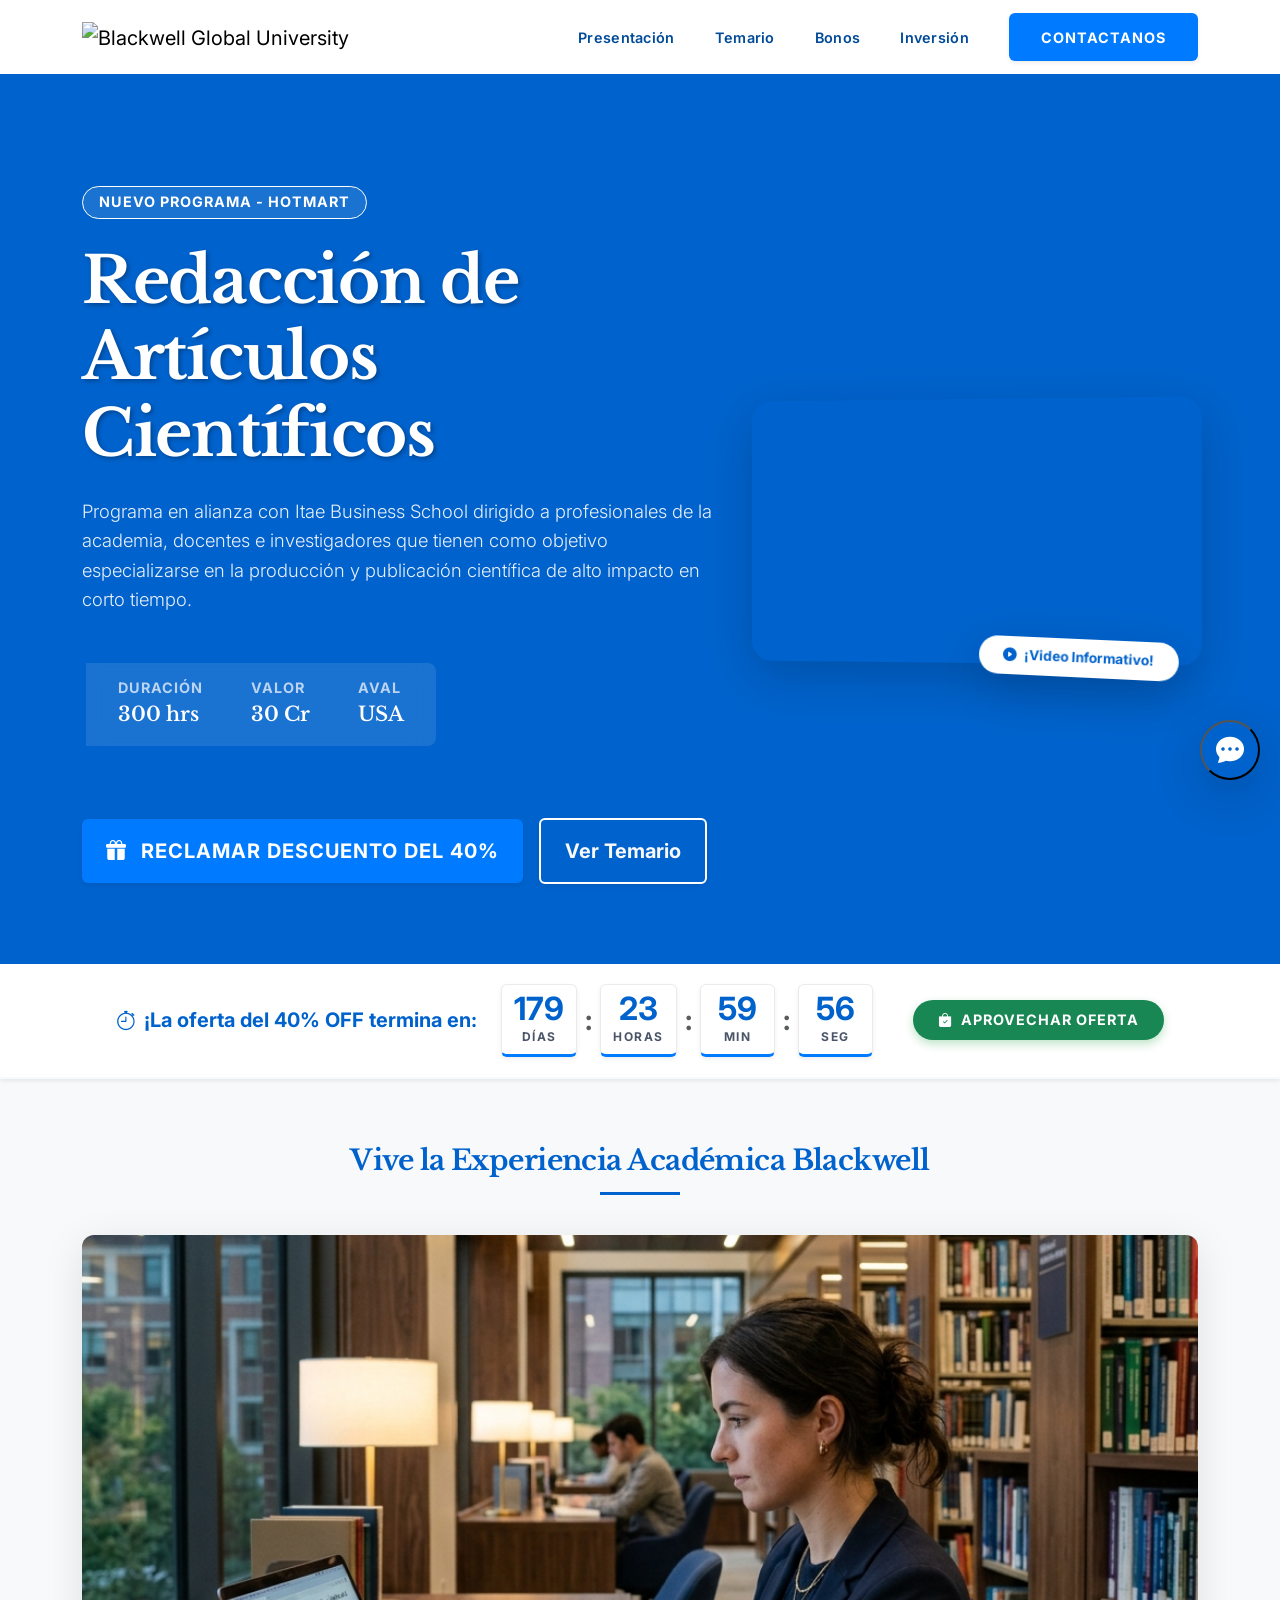
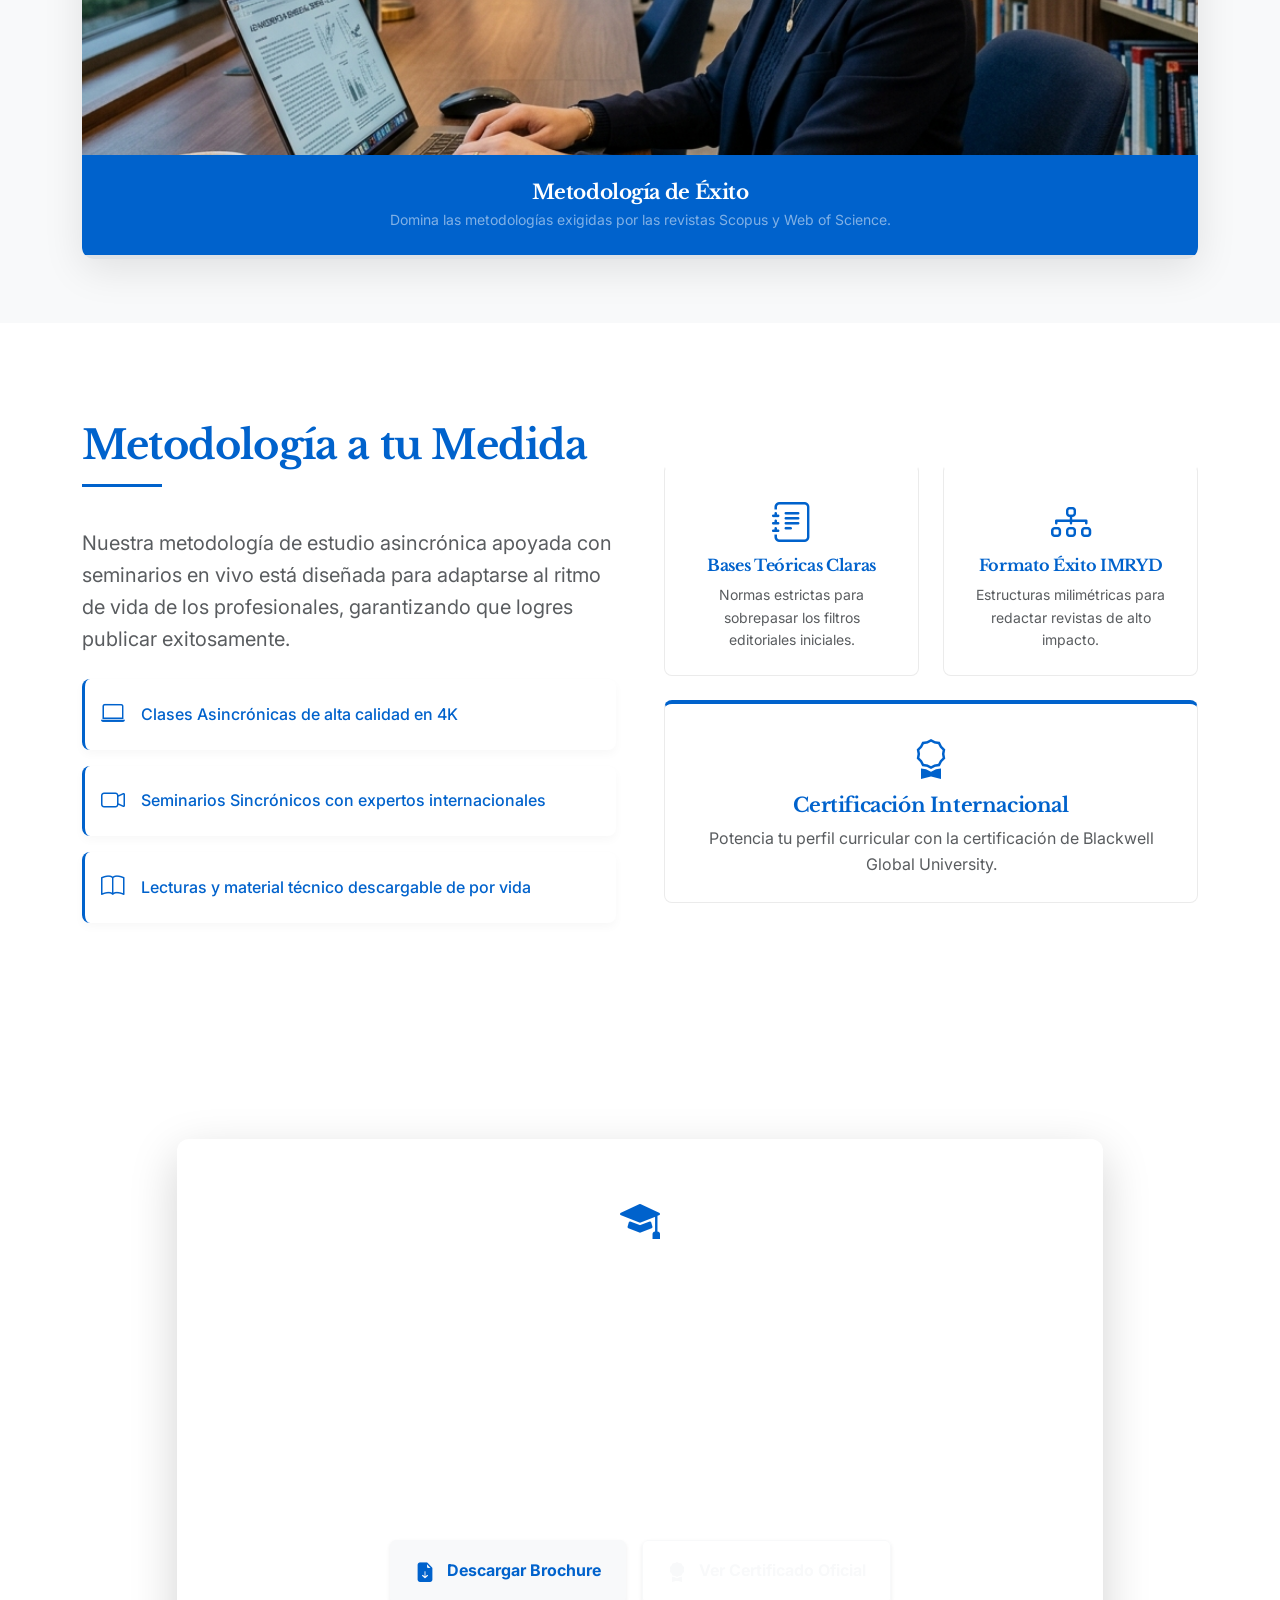
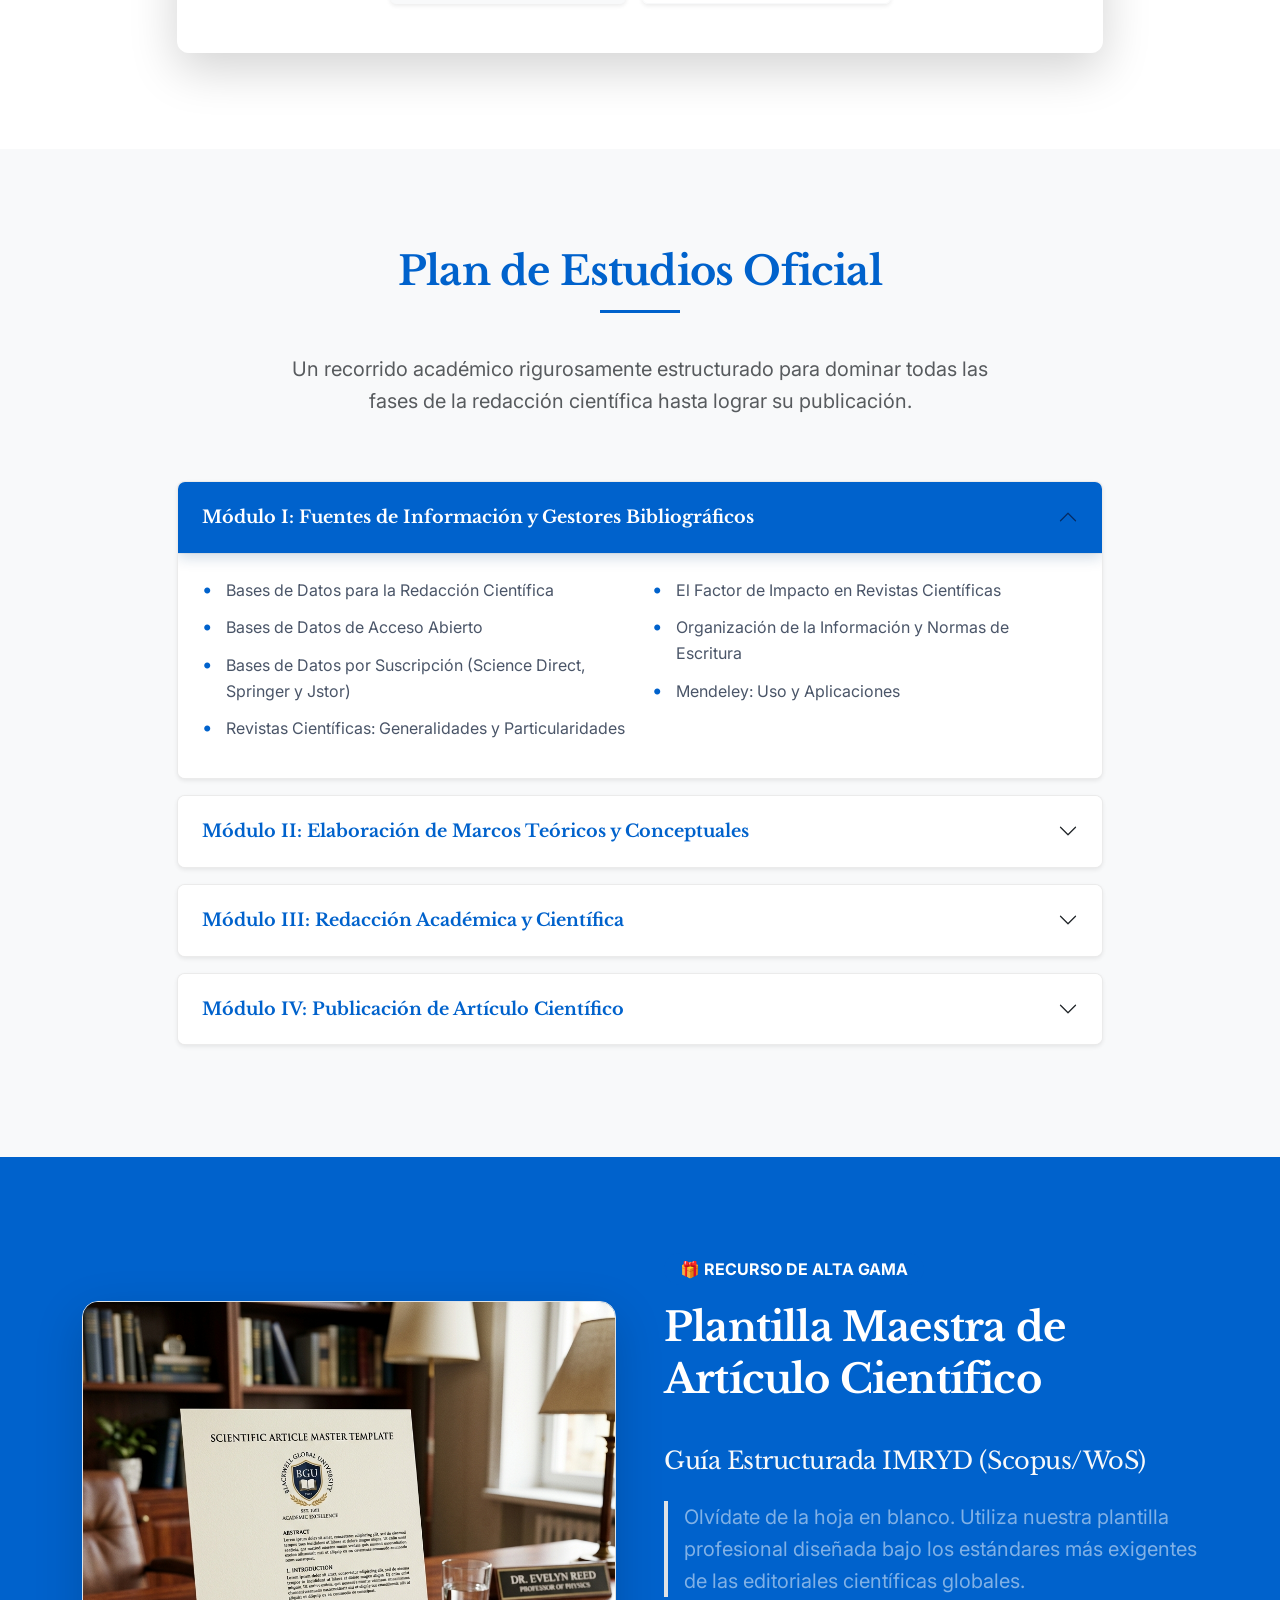
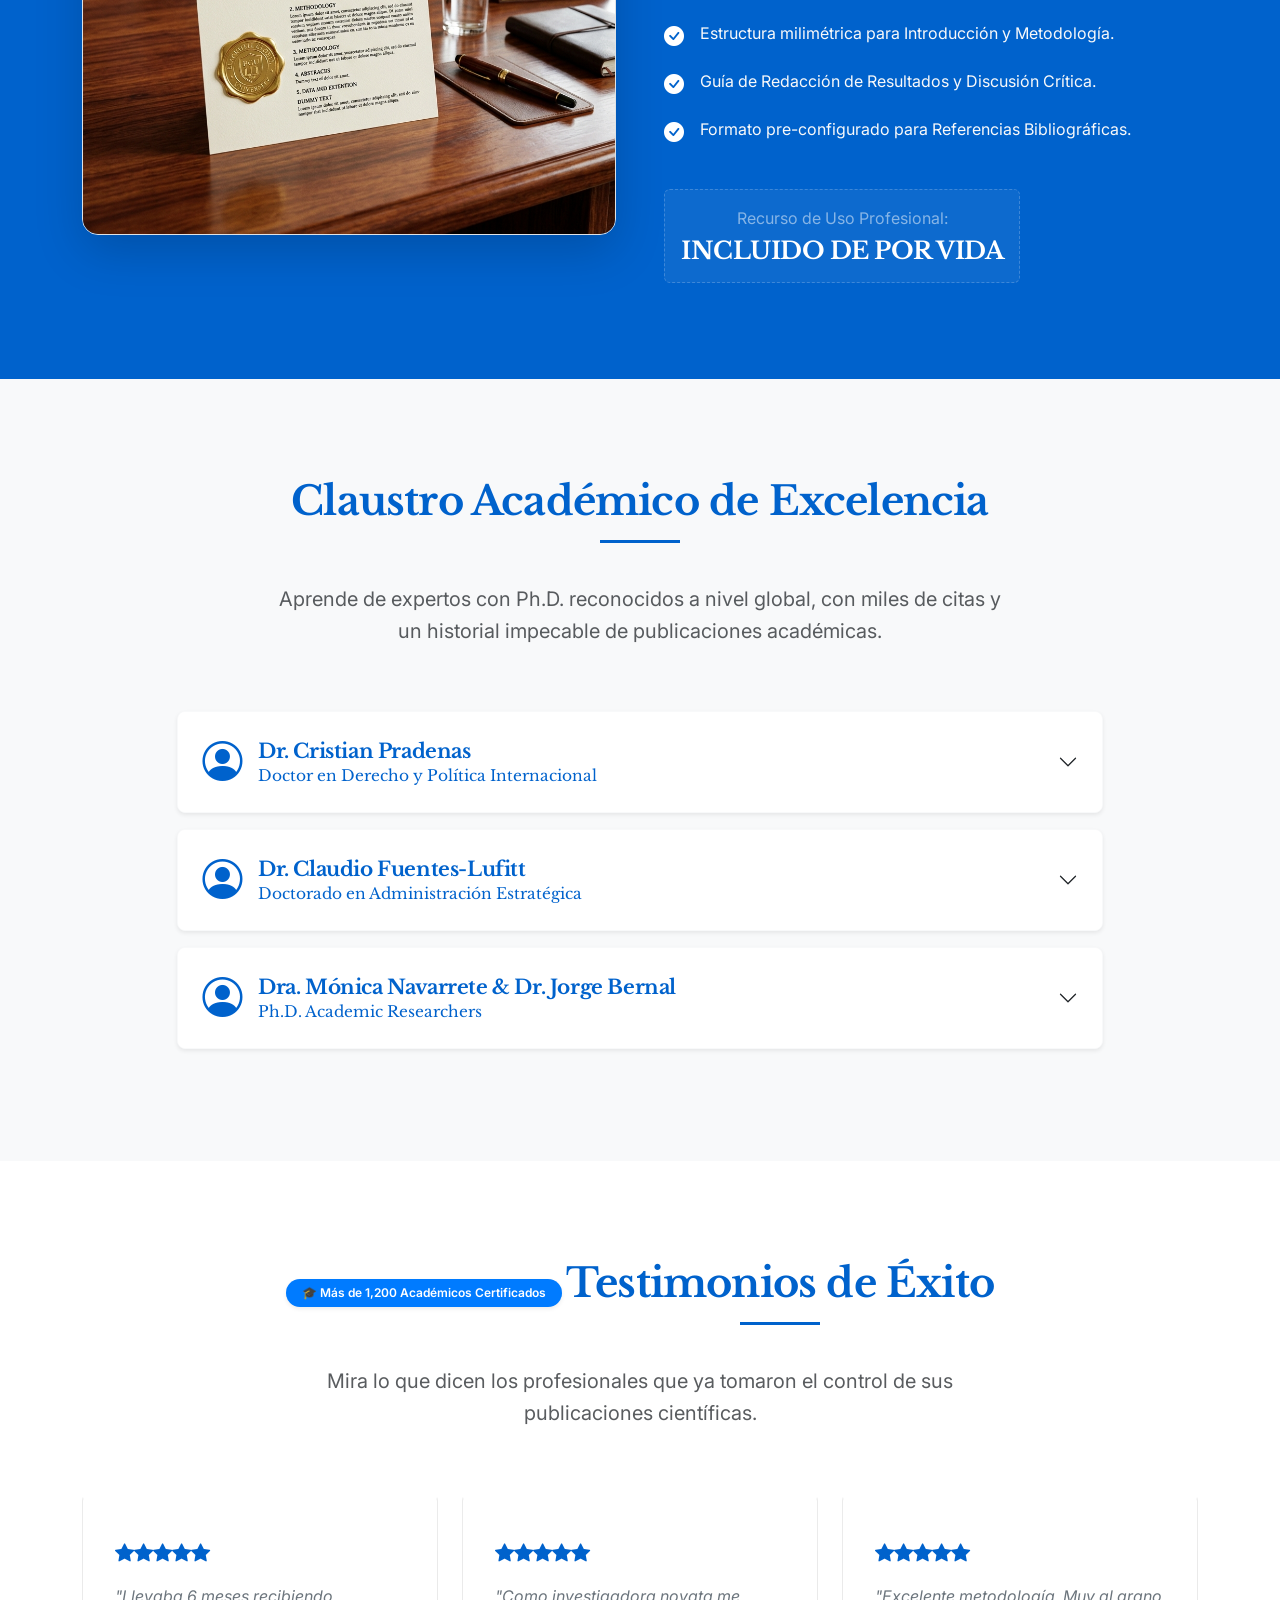
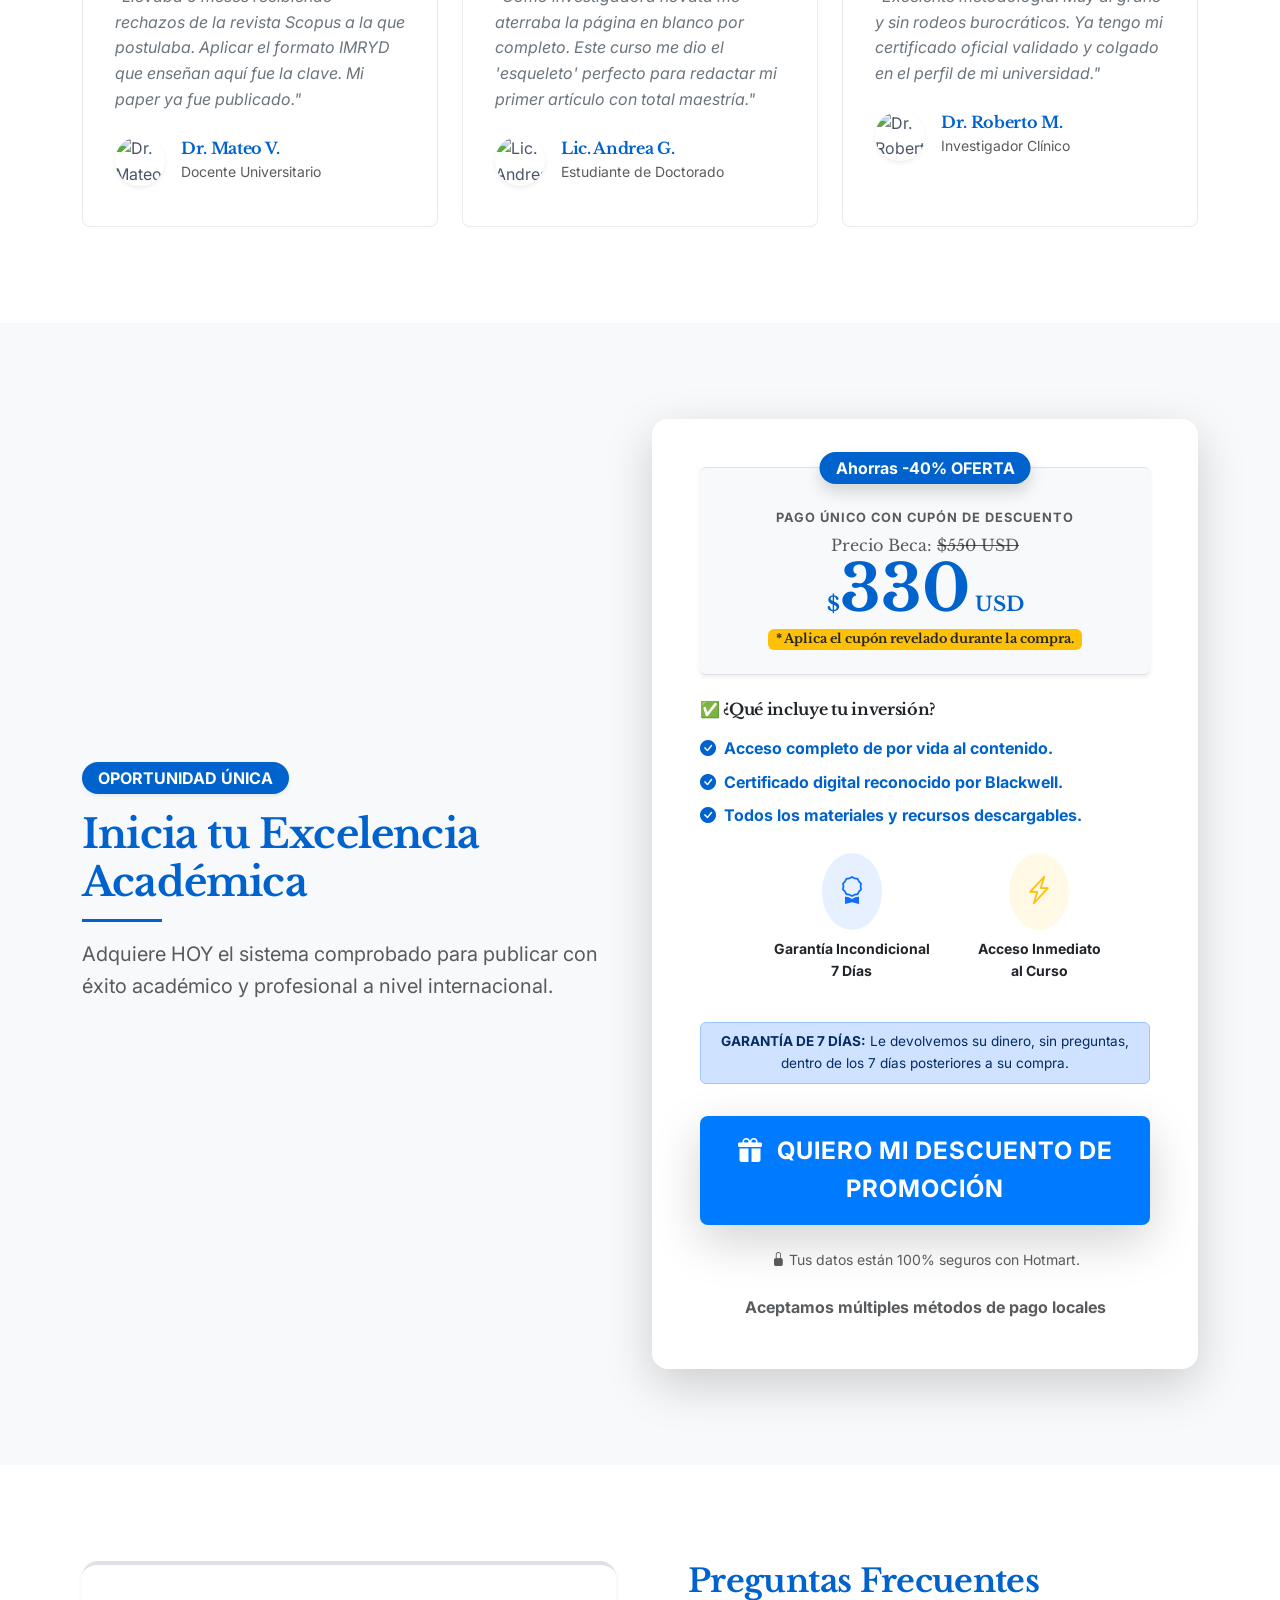
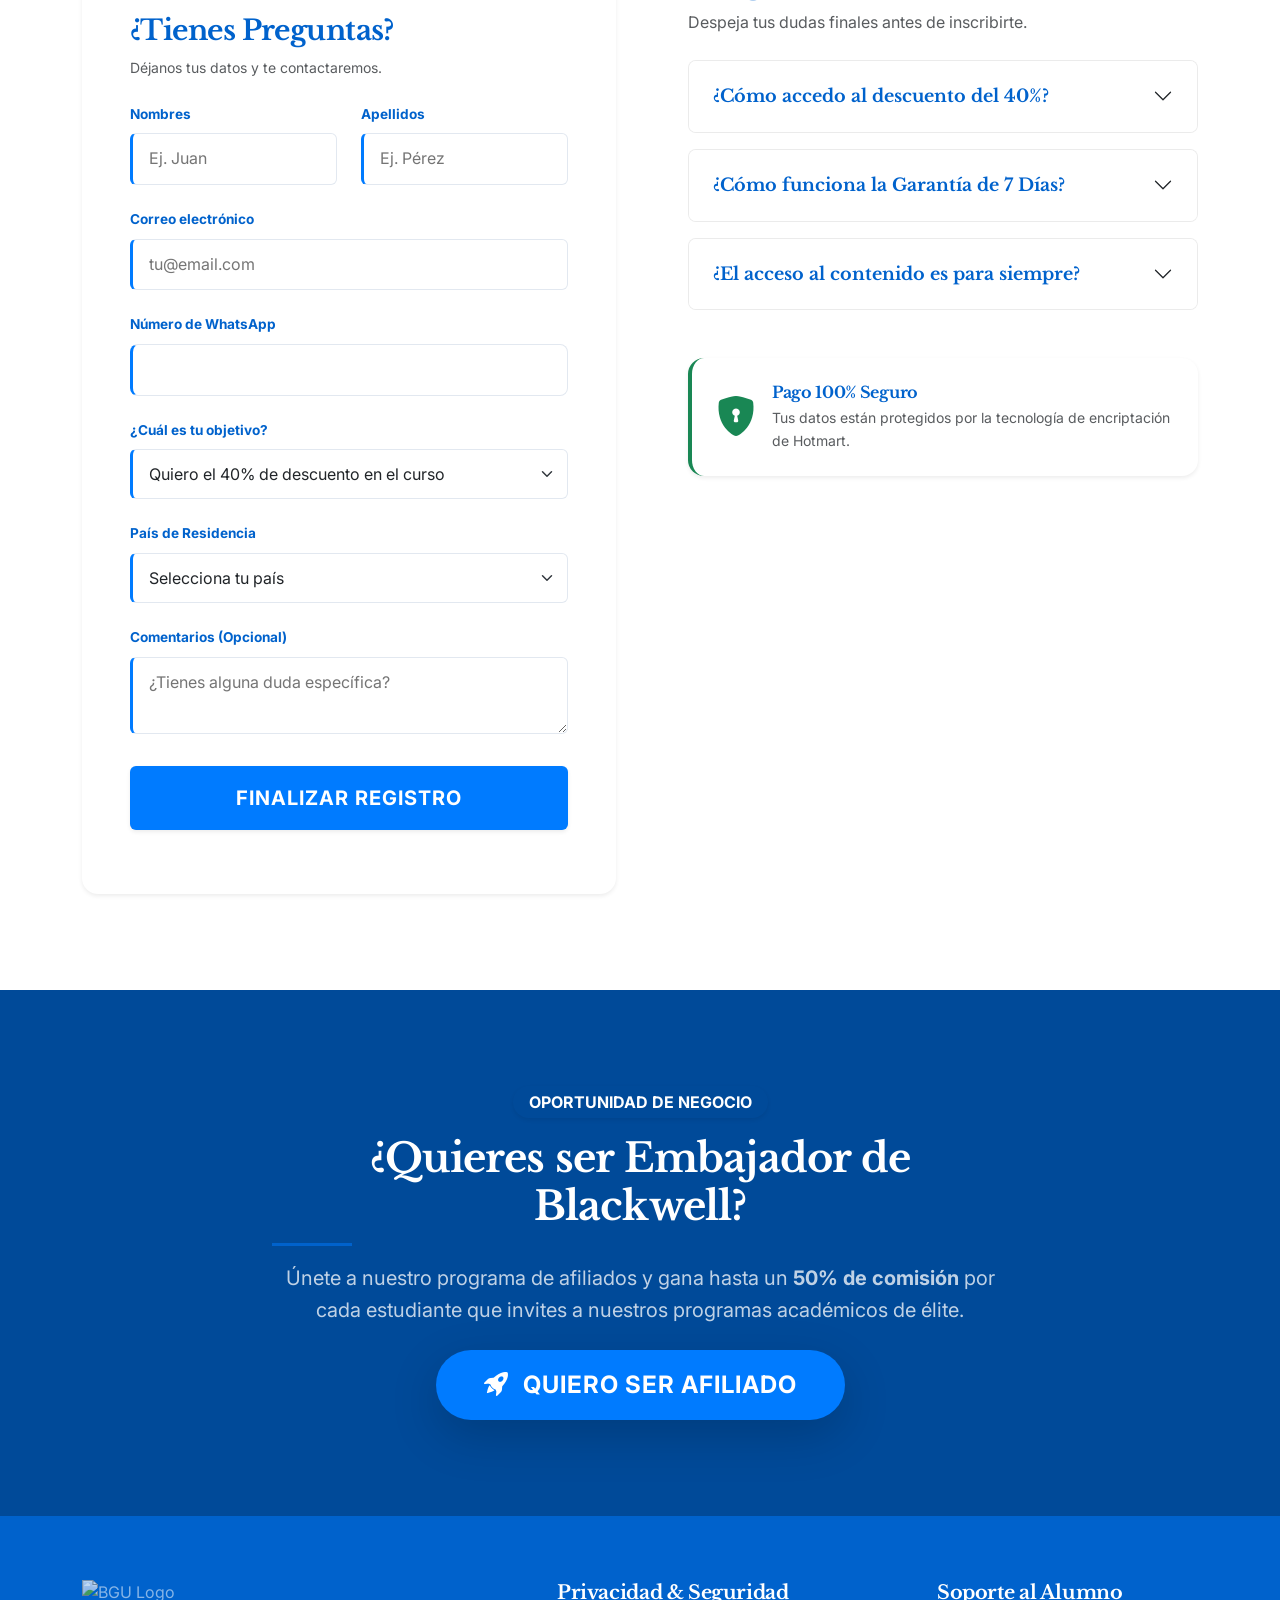
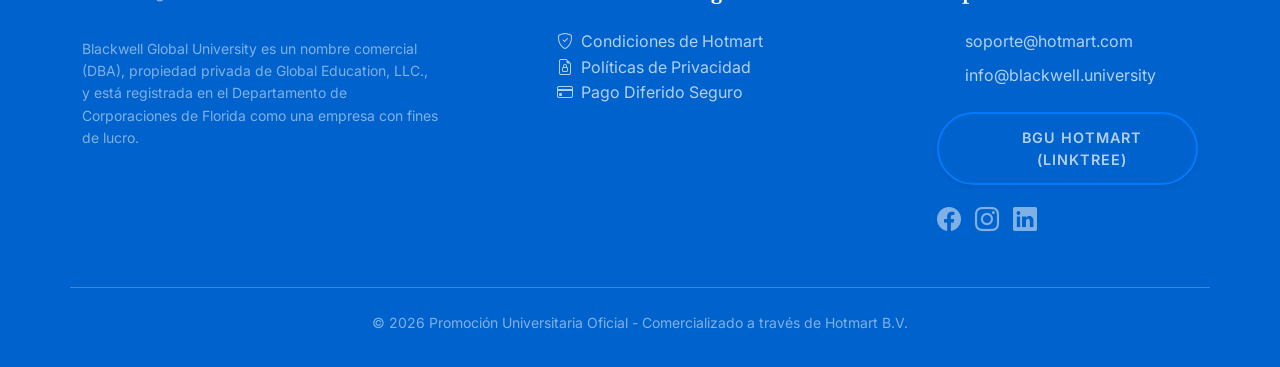
==== index.html @ cd9db6a5 "bot v6" ====
<!DOCTYPE html>
<html lang="es">

<head>
    <meta charset="UTF-8">
    <meta name="viewport" content="width=device-width, initial-scale=1.0">
    <title>Redacción de Artículos Científicos - Blackwell Global University</title>

    <!-- Bootstrap CSS -->
    <link href="https://cdn.jsdelivr.net/npm/bootstrap@5.3.3/dist/css/bootstrap.min.css" rel="stylesheet">
    <link rel="icon" type="image/png"
        href="https://baltic.bitrix24.es/b15495391/resize_cache/922217/047e4a127947eff3c7d861cc2f113186/landing/058/058e319bae968a652161a123656e429b/favicon.png"
        sizes="16x16">

    <!-- Bootstrap Icons -->
    <link rel="stylesheet" href="https://cdn.jsdelivr.net/npm/bootstrap-icons@1.11.3/font/bootstrap-icons.min.css">

    <!-- Google Fonts -->
    <link rel="preconnect" href="https://fonts.googleapis.com">
    <link rel="preconnect" href="https://fonts.gstatic.com" crossorigin>
    <link
        href="https://fonts.googleapis.com/css2?family=Libre+Baskerville:wght@400;700&family=Inter:wght@300;400;500;600&display=swap"
        rel="stylesheet">

    <!-- intl-tel-input CSS -->
    <link rel="stylesheet" href="https://cdnjs.cloudflare.com/ajax/libs/intl-tel-input/17.0.8/css/intlTelInput.css" />

    <!-- Styles -->
    <style>
        .iti {
            width: 100%;
        }

        /* Ajuste intl-tel-input */
        :root {
            /* Blackwell Brand Colors Oficiales (Basado en nuevo diseño BGU) */
            --bw-navy: #0062CC;
            /* Azul BGU Brillante: Color principal unificado (del footer) */
            --bw-navy-dark: #004A99;
            /* Azul Énfasis: Un tono más profundo del azul principal */
            --bw-navy-light: #007BFF;
            /* Azul de Acción: Más vibrante para interacción */

            --bw-white: #FFFFFF;
            /* Blanco Puro: Tarjetas, lectura */
            --bw-gray-light: #F8F9FA;
            /* Gris Nube: Fondos secundarios, divisores */
            --bw-gray-text: #4A5568;
            /* Gris texto principal */
            --bw-gray-dark: #2D3748;
            /* Gris texto oscuro */

            /* Alias para compatibilidad con clases existentes pero con los nuevos colores */
            --bw-cyan: #0062CC;
            --bw-gold: #0062CC;
            --bw-gold-light: #007BFF;
            --bw-success: #198754;
            /* Verde Profesional Blackwell (Estilo Éxito/Hotmart) */

            --font-heading: 'Libre Baskerville', serif;
            --font-body: 'Inter', sans-serif;
        }

        body {
            font-family: var(--font-body);
            color: var(--bw-gray-text);
            background-color: var(--bw-white);
            /* Default body to white */
            line-height: 1.6;
            margin-top: 0;
            /* Eliminado el espacio blanco de la cabecera */
        }

        section,
        [id] {
            scroll-margin-top: 130px;
        }

        h1,
        h2,
        h3,
        h4,
        h5,
        h6 {
            font-family: var(--font-heading);
            color: var(--bw-navy);
            font-weight: 700;
            line-height: 1.3;
            letter-spacing: -0.02em;
        }

        /* Promo Countdown Moderno */
        .promo-countdown-wrapper {
            background-color: var(--bw-white);
            border-bottom: 2px solid var(--bw-gray-light);
            z-index: 1040;
            padding: 1.25rem 0;
            transition: all 0.3s ease;
        }

        .countdown-block {
            min-width: 75px;
            padding: 8px 12px;
            background-color: var(--bw-white);
            border: 1px solid rgba(0, 0, 0, 0.08);
            border-bottom: 3px solid var(--bw-navy-light);
            transition: transform 0.3s ease, box-shadow 0.3s ease;
        }

        .countdown-block:hover {
            transform: translateY(-3px);
            box-shadow: 0 8px 15px rgba(0, 51, 102, 0.1) !important;
        }

        .countdown-num {
            line-height: 1;
            margin-bottom: 2px;
        }

        .countdown-label {
            font-size: 0.75rem;
            letter-spacing: 1.5px;
            color: var(--bw-gray-text);
        }

        @media (max-width: 767px) {
            .promo-countdown-wrapper {
                padding: 1rem 0;
            }

            .countdown-block {
                min-width: 60px;
                padding: 6px 8px;
            }

            .countdown-num {
                font-size: 1.4rem !important;
            }

            .countdown-label {
                font-size: 0.6rem;
            }

            .promo-text-mobile {
                font-size: 1.1rem !important;
                margin-bottom: 0.75rem;
            }
        }

        /* Top Header Navigation */
        .academic-navbar {
            background-color: var(--bw-white);
            padding: 0.8rem 0;
            box-shadow: 0 2px 15px rgba(0, 0, 0, 0.05);
            transition: all 0.3s ease;
        }

        @media (max-width: 991px) {
            .academic-navbar .navbar {
                flex-direction: column !important;
                justify-content: center !important;
            }

            .academic-navbar .navbar-brand {
                margin: 0 0 1rem 0 !important;
            }

            .academic-navbar .navbar-toggler {
                margin-bottom: 0.5rem;
            }

            .academic-navbar .navbar-nav {
                text-align: center;
                margin-top: 1rem;
            }
        }

        .academic-navbar .navbar-brand img {
            height: 42px;
        }

        .academic-navbar .nav-link {
            color: var(--bw-navy-dark) !important;
            font-weight: 600;
            letter-spacing: 0.3px;
            transition: all 0.3s ease;
            font-size: 0.9rem;
            margin-right: 1.5rem;
            position: relative;
        }

        .academic-navbar .nav-link::after {
            content: '';
            position: absolute;
            bottom: -5px;
            left: 0;
            width: 0;
            height: 2px;
            background-color: var(--bw-navy);
            transition: width 0.3s ease;
        }

        .academic-navbar .nav-link:hover {
            color: var(--bw-navy) !important;
        }

        .academic-navbar .nav-link:hover::after {
            width: 100%;
        }

        /* Hero Stats Banner */
        .hero-stats-banner {
            display: flex;
            gap: 2.5rem;
            margin: 2rem 0;
        }

        .stat-item h4 {
            color: rgba(255, 255, 255, 0.7) !important;
            font-size: 0.8rem;
            text-transform: uppercase;
            letter-spacing: 1.5px;
            margin-bottom: 0.3rem;
            font-family: var(--font-body);
        }

        .stat-item p {
            color: var(--bw-white);
            font-weight: 800;
            font-size: 1.4rem;
            margin: 0;
            font-family: var(--font-heading);
        }

        @media (max-width: 767px) {
            .hero-stats-banner {
                gap: 1.5rem;
                justify-content: center;
            }

            .stat-item p {
                font-size: 1.1rem;
            }
        }

        .btn-gold {
            background-color: var(--bw-navy-light);
            color: var(--bw-white);
            font-weight: 700;
            border-radius: 6px;
            padding: 0.8rem 2rem;
            transition: all 0.3s ease;
            border: none;
            text-transform: uppercase;
            font-size: 0.9rem;
            letter-spacing: 1px;
            text-decoration: none;
            display: inline-block;
        }

        .btn-gold:hover {
            background-color: var(--bw-navy-dark);
            color: var(--bw-white) !important;
            transform: translateY(-2px);
            box-shadow: 0 5px 15px rgba(0, 98, 204, 0.3);
        }

        .btn-outline-gold {
            background-color: transparent;
            color: var(--bw-navy-light);
            font-weight: 600;
            border-radius: 6px;
            padding: 0.8rem 2rem;
            transition: all 0.3s ease;
            border: 2px solid var(--bw-navy-light);
            text-transform: uppercase;
            font-size: 0.9rem;
            letter-spacing: 1px;
            text-decoration: none;
            display: inline-block;
        }

        .btn-outline-gold:hover {
            background-color: var(--bw-navy-light);
            color: var(--bw-white) !important;
            border-color: var(--bw-navy-light);
        }

        .btn-outline-gold:hover i {
            color: var(--bw-white) !important;
        }

        /* Botón Independiente para el Modal de Promoción (Ahora en azul BGU) */
        .btn-promo-modal {
            background-color: var(--bw-navy-light);
            color: var(--bw-white) !important;
            font-weight: 800;
            border-radius: 8px;
            transition: all 0.3s ease;
            border: 2px solid var(--bw-navy-light);
            box-shadow: 0 4px 10px rgba(0, 98, 204, 0.3);
            text-transform: uppercase;
            letter-spacing: 1px;
        }

        .btn-promo-modal:hover {
            background-color: var(--bw-navy-dark);
            border-color: var(--bw-navy-dark);
            transform: translateY(-3px);
            box-shadow: 0 6px 15px rgba(0, 98, 204, 0.5);
        }

        .bg-navy-light {
            background-color: var(--bw-gold) !important;
        }

        .reveal-right.active {
            opacity: 1;
            transform: translateX(0);
        }

        /* Registro Split Card Design (Inspirado en la imagen) */
        .registration-card {
            display: flex;
            flex-wrap: wrap;
            background: #fff;
            border-radius: 12px;
            overflow: hidden;
            box-shadow: 0 15px 35px rgba(0, 0, 0, 0.1);
            max-width: 1000px;
            margin: 0 auto;
        }

        .registration-left {
            flex: 1 1 40%;
            background-color: var(--bw-navy);
            color: #fff;
            padding: 3rem;
            display: flex;
            flex-direction: column;
            justify-content: center;
            align-items: center;
            text-align: center;
        }

        .registration-left img {
            width: 150px;
            margin-bottom: 2rem;
        }

        .registration-right {
            flex: 1 1 60%;
            padding: 3rem;
            background: #fff;
        }

        .registration-right h3 {
            font-size: 1.5rem;
            margin-bottom: 2rem;
            color: var(--bw-navy);
            text-align: left;
        }

        .form-label-bgu {
            font-size: 0.85rem;
            font-weight: 700;
            color: var(--bw-navy);
            margin-bottom: 0.5rem;
            display: block;
        }

        .form-control-bgu {
            border: 1px solid #E2E8F0;
            border-left: 3px solid var(--bw-navy-light);
            border-radius: 6px;
            padding: 0.75rem 1rem;
            width: 100%;
            transition: all 0.3s ease;
        }

        .form-control-bgu:focus {
            outline: none;
            border-color: var(--bw-navy-light);
            box-shadow: 0 0 0 3px rgba(0, 98, 204, 0.1);
        }

        .btn-bgu-primary {
            background-color: var(--bw-navy-light);
            color: #fff;
            font-weight: 700;
            padding: 1rem 2rem;
            border: none;
            border-radius: 6px;
            width: 100%;
            text-transform: uppercase;
            letter-spacing: 1px;
            transition: all 0.3s ease;
        }

        .btn-bgu-primary:hover {
            background-color: var(--bw-navy-dark);
            transform: translateY(-2px);
            box-shadow: 0 5px 15px rgba(0, 98, 204, 0.3);
        }

        /* Estilo para el dropdown de código de país */
        .country-code-select {
            max-width: 100px;
            border-right: 0;
            border-top-right-radius: 0;
            border-bottom-right-radius: 0;
            background-color: #f8f9fa;
        }

        .phone-input-bgu {
            border-top-left-radius: 0;
            border-bottom-left-radius: 0;
        }

        /* Reading Progress Bar */
        .reading-progress-container {
            position: fixed;
            top: 0;
            left: 0;
            width: 100%;
            height: 4px;
            background: transparent;
            z-index: 99999;
            /* Maximo nivel por encima de banderas */
        }

        .reading-progress-bar {
            height: 100%;
            background: var(--bw-navy);
            /* Usamos el navy de blackwell sobre el cintillo dorado */
            width: 0%;
            border-top-right-radius: 4px;
            border-bottom-right-radius: 4px;
            box-shadow: 0 1px 5px rgba(26, 64, 118, 0.5);
        }

        /* Animaciones de Scroll Reveal */
        .reveal {
            opacity: 0;
            transform: translateY(40px);
            transition: all 0.9s cubic-bezier(0.17, 0.67, 0.83, 0.67);
        }

        .reveal-left {
            opacity: 0;
            transform: translateX(-60px);
            transition: all 1s ease-out;
        }

        .reveal-right {
            opacity: 0;
            transform: translateX(60px);
            transition: all 1s ease-out;
        }

        .reveal.active,
        .reveal-left.active,
        .reveal-right.active {
            opacity: 1;
            transform: translate(0, 0);
        }

        /* Animación de Letras Premium */
        .text-focus-in {
            animation: text-focus-in 1s cubic-bezier(0.550, 0.085, 0.680, 0.530) both;
        }

        @keyframes text-focus-in {
            0% {
                filter: blur(12px);
                opacity: 0;
            }

            100% {
                filter: blur(0px);
                opacity: 1;
            }
        }

        .section-title {
            position: relative;
            display: inline-block;
            margin-bottom: 2rem;
        }

        /* Ajustes de Cupones y Modales */
        #exitModal .modal-header-custom {
            background-color: var(--bw-navy);
            color: white !important;
            padding: 2rem;
            text-align: center;
        }

        .coupon-text-dark {
            color: #1a1a1a !important;
            /* Negro/Gris oscuro para evitar 'mucho azul' */
        }

        .coupon-code-box {
            border: 3px dashed var(--bw-navy) !important;
            background-color: #fff;
            color: #000 !important;
            font-weight: 800;
        }

        /* Animated Hero Background (Blackwell Blues) */
        @keyframes gradientFlow {
            0% {
                background-position: 0% 50%;
            }

            50% {
                background-position: 100% 50%;
            }

            100% {
                background-position: 0% 50%;
            }
        }

        .university-hero {
            /* Diseño sólido minimalista de Blackwell */
            background-color: var(--bw-navy);
            padding: 7rem 0 5rem;
            color: var(--bw-white);
            position: relative;
            overflow: hidden;
        }

        .university-hero::before {
            content: '';
            position: absolute;
            top: 0;
            right: 0;
            bottom: 0;
            left: 0;
            background-image: url('https://images.pexels.com/photos/256431/pexels-photo-256431.jpeg?auto=compress&cs=tinysrgb&w=1920&h=1080&dpr=1');
            background-size: cover;
            background-position: center;
            opacity: 0.08;
            /* Muy sutil, minimalista */
            mix-blend-mode: normal;
        }

        .university-hero .container {
            position: relative;
            z-index: 2;
        }

        .hero-title {
            color: var(--bw-white);
            font-size: clamp(2.5rem, 5vw, 4rem);
            margin-bottom: 1.5rem;
            line-height: 1.2;
            text-shadow: 2px 2px 4px rgba(0, 0, 0, 0.3);
        }

        .hero-subtitle {
            font-size: 1.15rem;
            color: rgba(255, 255, 255, 0.9);
            max-width: 800px;
            margin-bottom: 2.5rem;
            font-weight: 300;
        }

        .hero-stats-banner {
            background: rgba(255, 255, 255, 0.1);
            backdrop-filter: blur(10px);
            border-left: 4px solid var(--bw-gold);
            padding: 1rem 2rem;
            display: inline-flex;
            gap: 3rem;
            border-radius: 0 8px 8px 0;
        }

        .stat-item h4 {
            color: var(--bw-gold);
            margin: 0;
            font-family: var(--font-body);
            font-size: 0.9rem;
            text-transform: uppercase;
            letter-spacing: 1px;
        }

        .stat-item p {
            margin: 0;
            font-size: 1.25rem;
            font-weight: 600;
        }

        /* Section Styling */
        .section-padding {
            padding: 6rem 0;
        }

        .section-padding-sm {
            padding: 4rem 0;
        }

        /* Alternating Backgrounds */
        .bg-light-alt {
            background-color: var(--bw-gray-light);
        }

        .bg-navy {
            background-color: var(--bw-navy);
            color: white;
        }

        .bg-navy-light {
            background-color: var(--bw-navy-light);
            color: white;
        }

        .text-navy-light {
            color: var(--bw-gold) !important;
        }

        .text-navy {
            color: var(--bw-navy) !important;
        }

        .section-title {
            font-size: 2.5rem;
            margin-bottom: 1rem;
            position: relative;
            padding-bottom: 1rem;
        }

        .section-title.text-white {
            color: var(--bw-white);
        }

        .section-title::after {
            content: '';
            position: absolute;
            left: 0;
            bottom: 0;
            width: 80px;
            height: 3px;
            background-color: var(--bw-gold);
        }

        .section-title.text-center::after {
            left: 50%;
            transform: translateX(-50%);
        }

        /* Carousel Bounds */
        .carousel-bounded {
            border-radius: 12px;
            overflow: hidden;
            box-shadow: 0 10px 40px rgba(0, 0, 0, 0.1);
        }

        /* Cards (Minimalistas sin sombras pesadas) */
        .objective-card,
        .docente-card,
        .testimonial-card {
            background: var(--bw-white);
            padding: 2.5rem 2rem;
            border-radius: 8px;
            box-shadow: none;
            border: 1px solid rgba(0, 0, 0, 0.08);
            height: 100%;
            transition: transform 0.3s ease, box-shadow 0.3s ease, border-color 0.3s ease;
            border-top: 4px solid transparent;
        }

        /* Modifiers for elements resting on a gray background */
        .bg-light-alt .objective-card,
        .bg-light-alt .docente-card,
        .bg-light-alt .testimonial-card {
            box-shadow: none;
            border: 1px solid rgba(0, 0, 0, 0.05);
        }

        .objective-card:hover,
        .docente-card:hover,
        .testimonial-card:hover {
            transform: translateY(-5px);
            box-shadow: 0 10px 30px rgba(0, 0, 0, 0.05);
            border-top-color: var(--bw-cyan);
        }

        .objective-icon {
            font-size: 2.5rem;
            color: var(--bw-gold);
            margin-bottom: 1.5rem;
        }

        /* Methodology */
        .method-item {
            display: flex;
            align-items: center;
            gap: 1rem;
            padding: 1rem;
            background: var(--bw-white);
            border-radius: 8px;
            font-weight: 500;
            color: var(--bw-navy);
            border-left: 3px solid var(--bw-gold);
            box-shadow: 0 4px 10px rgba(0, 0, 0, 0.03);
        }

        .method-item i {
            color: var(--bw-gold);
            font-size: 1.5rem;
        }

        /* Accordion Custom (Minimalista) */
        .academic-accordion .accordion-item {
            border: 1px solid rgba(0, 0, 0, 0.08);
            margin-bottom: 1rem;
            border-radius: 8px !important;
            box-shadow: none;
            overflow: hidden;
        }

        .academic-accordion .accordion-button {
            font-family: var(--font-heading);
            font-weight: 700;
            color: var(--bw-navy);
            background-color: var(--bw-white);
            padding: 1.5rem;
            font-size: 1.1rem;
        }

        .academic-accordion .accordion-button:not(.collapsed) {
            background-color: var(--bw-navy);
            color: var(--bw-white) !important;
            box-shadow: 0 4px 15px rgba(0, 59, 115, 0.2);
        }

        .academic-accordion .accordion-button:not(.collapsed)::after {
            filter: none;
        }

        .academic-accordion .accordion-button:focus {
            box-shadow: none;
            border-color: rgba(0, 0, 0, 0.1);
        }

        .academic-accordion .accordion-button h5 {
            color: var(--bw-navy);
            transition: color 0.3s ease;
        }

        .academic-accordion .accordion-button small {
            color: var(--bw-gray-text);
            transition: color 0.3s ease;
        }

        .academic-accordion .accordion-button:not(.collapsed) h5,
        .academic-accordion .accordion-button:not(.collapsed) small,
        .academic-accordion .accordion-button:not(.collapsed) i {
            color: var(--bw-white) !important;
        }

        /* Corrección de color al cerrar/focus */
        .academic-accordion .accordion-button.collapsed h5,
        .academic-accordion .accordion-button.collapsed small,
        .academic-accordion .accordion-button.collapsed i {
            color: var(--bw-navy) !important;
        }

        .academic-accordion .accordion-button:focus:not(:not(.collapsed)) {
            background-color: var(--bw-white);
            color: var(--bw-navy) !important;
        }

        .academic-accordion .accordion-body {
            background-color: var(--bw-white);
            padding: 1.5rem;
            border-top: 1px solid rgba(0, 0, 0, 0.05);
        }

        .module-list {
            list-style: none;
            padding: 0;
            margin: 0;
        }

        .module-list li {
            position: relative;
            padding-left: 1.5rem;
            margin-bottom: 0.75rem;
            color: var(--bw-gray-text);
        }

        .module-list li::before {
            content: '•';
            position: absolute;
            left: 0;
            color: var(--bw-gold);
            font-size: 1.2rem;
            line-height: 1;
            top: 2px;
        }

        /* Testimonials */
        .testimonial-stars {
            color: var(--bw-gold);
            font-size: 1.2rem;
        }

        /* Competencias Adquiridas BG */
        .competencias-section {
            background-image: linear-gradient(rgba(26, 64, 118, 0.92), rgba(17, 42, 70, 0.95)), url('https://images.pexels.com/photos/3184338/pexels-photo-3184338.jpeg?auto=compress&cs=tinysrgb&w=1920&h=1080&dpr=1');
            background-size: cover;
            background-position: center;
            background-attachment: fixed;
            color: white;
        }

        .competencias-card {
            background: rgba(255, 255, 255, 0.05);
            backdrop-filter: blur(10px);
            border: 1px solid rgba(255, 255, 255, 0.1);
            border-radius: 12px;
            padding: 3rem;
        }

        /* Price Section */
        .investment-section {
            background-color: var(--bw-gray-light);
        }

        .investment-card {
            background: var(--bw-white);
            color: var(--bw-navy);
            border-radius: 12px;
            padding: 3rem;
            text-align: center;
            box-shadow: 0 20px 50px rgba(0, 0, 0, 0.1);
            border-top: 5px solid var(--bw-gold);
        }

        .price-value {
            font-family: var(--font-heading);
            font-size: 4rem;
            color: var(--bw-navy);
            font-weight: 700;
            line-height: 1;
            margin: 1.5rem 0;
        }

        .price-currency {
            font-size: 1.25rem;
            font-weight: 400;
            color: var(--bw-gray-text);
        }

        /* Contacto Form */
        .contact-form-card {
            background: var(--bw-white);
            border-radius: 12px;
            box-shadow: 0 10px 40px rgba(0, 0, 0, 0.08);
            overflow: hidden;
            border-top: 4px solid var(--bw-navy);
        }

        .iframe-container {
            position: relative;
            padding-bottom: 120%;
            height: 0;
            overflow: hidden;
        }

        .iframe-container iframe {
            position: absolute;
            top: 0;
            left: 0;
            width: 100%;
            height: 100%;
            border: 0;
        }

        /* Footer */
        .university-footer {
            background-color: var(--bw-navy);
            color: rgba(255, 255, 255, 0.7);
            padding: 4rem 0 2rem;
        }

        .footer-logo {
            max-width: 200px;
            margin-bottom: 2rem;
        }

        .footer-title {
            color: var(--bw-white);
            font-family: var(--font-heading);
            margin-bottom: 1.5rem;
            font-size: 1.2rem;
        }

        .footer-links {
            list-style: none;
            padding: 0;
            margin: 0;
        }

        .footer-links a {
            color: rgba(255, 255, 255, 0.7);
            text-decoration: none;
            transition: color 0.3s;
        }

        .footer-links a:hover {
            color: var(--bw-white);
            transform: translateX(5px);
            display: inline-block;
        }

        /* Mobile Sticky CTA */
        .sticky-mobile-cta {
            position: fixed;
            bottom: 0;
            left: 0;
            right: 0;
            background-color: rgba(255, 255, 255, 0.95);
            backdrop-filter: blur(8px);
            padding: 12px 20px;
            box-shadow: 0 -4px 15px rgba(0, 0, 0, 0.1);
            z-index: 1040;
            text-align: center;
            border-top: 1px solid rgba(0, 0, 0, 0.05);
        }

        .btn-pulse {
            animation: pulse-blue 2s infinite;
        }

        @keyframes pulse-blue {
            0% {
                box-shadow: 0 0 0 0 rgba(0, 98, 204, 0.4);
            }

            70% {
                box-shadow: 0 0 0 15px rgba(0, 98, 204, 0);
            }

            100% {
                box-shadow: 0 0 0 0 rgba(0, 98, 204, 0);
            }
        }

        .btn-gold-pulse {
            background-color: var(--bw-navy-light);
            color: white !important;
            font-weight: bold;
            border-radius: 50px;
            padding: 15px 30px;
            border: none;
            box-shadow: 0 4px 15px rgba(0, 98, 204, 0.3);
            transition: all 0.3s ease;
            animation: pulse-blue 2s infinite;
            text-decoration: none;
            display: inline-block;
        }

        .btn-gold-pulse:hover {
            background-color: var(--bw-navy-dark);
            transform: translateY(-2px);
        }

        .academic-accordion .accordion-item {
            transition: transform 0.2s ease, box-shadow 0.2s ease;
        }

        .academic-accordion .accordion-item:hover {
            transform: translateX(5px);
            box-shadow: -5px 5px 20px rgba(0, 0, 0, 0.08) !important;
        }

        /* Floating Widgets (Elevados para Tidio) */
        .floating-social-widget {
            position: fixed;
            bottom: 120px;
            right: 20px;
            display: flex;
            flex-direction: column;
            gap: 15px;
            z-index: 9999;
            transition: bottom 0.3s;
        }

        /* Mobile adjustments */
        @media (max-width: 991px) {
            .floating-social-widget {
                bottom: 85px;
                transform: scale(0.85);
                transform-origin: bottom right;
            }

            body {
                padding-bottom: 75px;
            }

        }

        /* Botones Flotantes Agrupados (Expandibles) */
        .group-hover-widget {
            display: flex;
            flex-direction: column;
            align-items: center;
            gap: 15px;
        }

        .social-links-container {
            display: flex;
            flex-direction: column;
            gap: 15px;
            opacity: 0;
            visibility: hidden;
            transform: translateY(20px) scale(0.8);
            transition: all 0.3s cubic-bezier(0.68, -0.55, 0.265, 1.55);
            pointer-events: none;
        }

        .group-hover-widget:hover .social-links-container {
            opacity: 1;
            visibility: visible;
            transform: translateY(0) scale(1);
            pointer-events: auto;
        }

        .main-chat-btn {
            background-color: var(--bw-navy);
            color: white;
            animation: pulse-animation 2s infinite;
        }

        .main-chat-btn:hover {
            color: white;
            transform: scale(1.1);
        }

        .floating-social-btn {
            width: 60px;
            height: 60px;
            border-radius: 50%;
            display: flex;
            align-items: center;
            justify-content: center;
            color: white;
            font-size: 1.8rem;
            text-decoration: none;
            box-shadow: 0 4px 15px rgba(0, 0, 0, 0.3);
            transition: transform 0.3s ease;
        }

        .floating-social-btn:hover {
            transform: scale(1.1);
            color: white;
        }

        .whatsapp-btn {
            background-color: #25D366;
        }

        .facebook-btn {
            background-color: #0084FF;
        }

        /* PREMIUM PROMO TOAST (Versión Corregida) */
        .promo-toast-premium {
            background: linear-gradient(135deg, var(--bw-navy) 0%, #004080 100%) !important;
            border: 2px solid #FFD700 !important;
            border-radius: 20px !important;
            overflow: hidden;
            min-width: 360px !important;
            box-shadow: 0 20px 60px rgba(0, 0, 0, 0.4) !important;
            animation: floatPromo 4s ease-in-out infinite;
        }

        .promo-badge-animated {
            background: #FFD700;
            /* Dorado real para visibilidad */
            color: #002D5A;
            /* Azul muy oscuro para contraste */
            font-weight: 900;
            padding: 8px 24px;
            border-radius: 50px;
            display: inline-block;
            animation: slideInLeft 0.8s cubic-bezier(0.16, 1, 0.3, 1) both, glowBadge 2s infinite alternate;
            font-size: 1.15rem;
            box-shadow: 0 4px 15px rgba(255, 215, 0, 0.5);
            text-transform: uppercase;
        }

        .promo-title-animated {
            font-size: 1.5rem !important;
            color: #FFFFFF !important;
            margin-top: 18px;
            font-family: var(--font-heading);
            animation: slideInRight 0.8s cubic-bezier(0.16, 1, 0.3, 1) 0.2s both;
        }

        .promo-text-animated {
            color: rgba(255, 255, 255, 0.9) !important;
            font-size: 1.05rem;
            font-weight: 400;
            animation: slideInLeft 0.8s cubic-bezier(0.16, 1, 0.3, 1) 0.4s both;
        }

        .promo-btn-premium {
            background: #FFD700 !important;
            /* Dorado desde el inicio */
            color: #002D5A !important;
            /* Texto oscuro legible */
            border: none !important;
            font-weight: 900 !important;
            padding: 14px !important;
            font-size: 1.15rem !important;
            border-radius: 12px !important;
            transition: all 0.4s cubic-bezier(0.175, 0.885, 0.32, 1.275) !important;
            animation: slideInUp 0.8s cubic-bezier(0.16, 1, 0.3, 1) 0.6s both;
            text-transform: uppercase;
            letter-spacing: 1.5px;
            position: relative;
            overflow: hidden;
        }

        /* Efecto Shimmer (Brillo) */
        .promo-btn-premium::after {
            content: '';
            position: absolute;
            top: -50%;
            left: -60%;
            width: 20%;
            height: 200%;
            background: rgba(255, 255, 255, 0.5);
            transform: rotate(30deg);
            transition: none;
            animation: shimmerEffect 4s infinite;
        }

        .promo-btn-premium:hover {
            transform: scale(1.05) translateY(-3px);
            box-shadow: 0 12px 30px rgba(255, 215, 0, 0.6) !important;
            background-color: #FFFFFF !important;
            color: #0062CC !important;
        }

        @keyframes shimmerEffect {
            0% {
                left: -60%;
            }

            15% {
                left: 120%;
            }

            100% {
                left: 120%;
            }
        }

        @keyframes floatPromo {

            0%,
            100% {
                transform: translateY(0);
            }

            50% {
                transform: translateY(-8px);
            }
        }

        @keyframes glowBadge {
            from {
                box-shadow: 0 4px 15px rgba(255, 215, 0, 0.3);
            }

            to {
                box-shadow: 0 4px 25px rgba(255, 215, 0, 0.7);
            }
        }

        @keyframes slideInLeft {
            from {
                opacity: 0;
                transform: translateX(-60px);
            }

            to {
                opacity: 1;
                transform: translateX(0);
            }
        }

        @keyframes slideInRight {
            from {
                opacity: 0;
                transform: translateX(60px);
            }

            to {
                opacity: 1;
                transform: translateX(0);
            }
        }

        @keyframes slideInUp {
            from {
                opacity: 0;
                transform: translateY(40px);
            }

            to {
                opacity: 1;
                transform: translateY(0);
            }
        }

        @media (max-width: 576px) {
            .promo-toast-premium {
                min-width: 92vw !important;
            }
        }
    </style>
</head>

<body>

    <!-- Reading Progress Bar -->
    <div class="reading-progress-container">
        <div class="reading-progress-bar" id="readingProgressBar"></div>
    </div>



    <!-- Header -->
    <header class="academic-navbar">
        <div class="container">
            <nav class="navbar navbar-expand-lg navbar-light p-0">
                <a class="navbar-brand" href="#">
                    <img src="https://cdn.bitrix24.es/b15495391/landing/d83/d8337f03f6e3aaff5c6df748f7fc5593/logo_bgu_1x.png"
                        alt="Blackwell Global University">
                </a>
                <button class="navbar-toggler" type="button" data-bs-toggle="collapse" data-bs-target="#academicNav"
                    style="border: none;">
                    <span class="navbar-toggler-icon"></span>
                </button>
                <div class="collapse navbar-collapse" id="academicNav">
                    <ul class="navbar-nav ms-auto align-items-center">
                        <li class="nav-item"><a class="nav-link" href="#presentacion">Presentación</a></li>
                        <li class="nav-item"><a class="nav-link" href="#modulos">Temario</a></li>
                        <li class="nav-item"><a class="nav-link" href="#bonos">Bonos</a></li>
                        <li class="nav-item"><a class="nav-link" href="#inversion">Inversión</a></li>
                        <li class="nav-item ms-lg-2">
                            <a href="#contacto" class="btn-gold shadow-sm">Contactanos</a>
                        </li>
                    </ul>
                </div>
            </nav>
        </div>
    </header>

    <!-- Hero Section (Navy Gradient) -->
    <section class="university-hero">
        <div class="container">
            <div class="row align-items-center">
                <div class="col-lg-7 reveal-left">
                    <span
                        class="badge bg-transparent border border-white text-white mb-4 px-3 py-2 rounded-pill fw-bold"
                        style="font-size: 0.9rem; letter-spacing: 1px; background-color: rgba(255,255,255,0.1) !important;">
                        NUEVO PROGRAMA - HOTMART
                    </span>
                    <h1 class="hero-title text-focus-in">Redacción de Artículos Científicos</h1>
                    <p class="hero-subtitle" style="transition-delay: 0.2s;">
                        Programa en alianza con Itae Business School dirigido a profesionales de la academia, docentes e
                        investigadores que tienen como objetivo especializarse en la producción y publicación científica
                        de alto impacto en corto tiempo.
                    </p>

                    <div class="hero-stats-banner mt-2 mb-5">
                        <div class="stat-item">
                            <h4>Duración</h4>
                            <p>300 hrs</p>
                        </div>
                        <div class="stat-item">
                            <h4>Valor</h4>
                            <p>30 Cr</p>
                        </div>
                        <div class="stat-item">
                            <h4>Aval</h4>
                            <p>USA</p>
                        </div>
                    </div>

                    <div class="d-flex gap-3 flex-wrap align-items-center mt-4">
                        <a href="#contacto" class="btn-gold px-4 py-3 fw-bold fs-5 shadow-sm"><i
                                class="bi bi-gift-fill me-2"></i> Reclamar Descuento del 40%</a>
                        <a href="#modulos" class="btn btn-outline-light px-4 py-3 fw-bold fs-5 shadow-sm"
                            style="border: 2px solid white;">Ver Temario</a>
                    </div>
                </div>
                <!-- Facebook Reel VSL (Video Sales Letter) horizontado -->
                <div class="col-lg-5 text-center position-relative mt-5 mt-lg-0 reveal-right">
                    <div class="d-inline-block position-relative shadow-lg rounded-4 bg-navy w-100"
                        style="padding: 10px; border: 2px solid var(--bw-gold); border-radius: 20px !important; transform: perspective(1000px) rotateY(-5deg); transition: transform 0.5s ease;">
                        <!-- Video VSL YouTube (Autoplay & Loop - nocookie bypass) -->
                        <div class="ratio ratio-16x9">
                            <iframe style="border-radius: 12px;"
                                src="https://www.youtube-nocookie.com/embed/9jqmKVPTWoE?autoplay=1&mute=1&loop=1&playlist=9jqmKVPTWoE"
                                title="Video de Presentación" frameborder="0"
                                allow="accelerometer; autoplay; clipboard-write; encrypted-media; gyroscope; picture-in-picture; web-share"
                                allowfullscreen></iframe>
                        </div>
                        <button
                            class="position-absolute shadow-lg border-0 bg-white text-navy fw-bold rounded-pill px-4 py-2"
                            style="bottom: -15px; right: 20px; font-size: 0.85rem; transform: rotate(2deg); z-index: 10; pointer-events: none;">
                            <i class="bi bi-play-circle-fill text-navy-light me-1"></i> ¡Video Informativo!
                        </button>
                    </div>
                </div>
            </div>
        </div>
    </section>

    <!-- Modern Sticky Countdown Banner -->
    <div class="promo-countdown-wrapper sticky-top shadow-sm">
        <div class="container">
            <div class="d-flex flex-column flex-md-row align-items-center justify-content-center gap-2 gap-md-4">
                <div class="fw-bold text-navy promo-text-mobile text-center fs-5">
                    <i class="bi bi-stopwatch text-navy-light me-2"></i>¡La oferta del 40% OFF termina en:
                </div>
                <div class="d-flex align-items-center gap-2 countdown-blocks" id="main-countdown-container">
                    <div class="countdown-block text-center shadow-sm rounded">
                        <div class="countdown-num fw-bold text-navy fs-2" id="main-cd-days">00</div>
                        <div class="countdown-label fw-bold">DÍAS</div>
                    </div>
                    <div class="fw-bold text-muted fs-3">:</div>
                    <div class="countdown-block text-center shadow-sm rounded">
                        <div class="countdown-num fw-bold text-navy fs-2" id="main-cd-hours">00</div>
                        <div class="countdown-label fw-bold">HORAS</div>
                    </div>
                    <div class="fw-bold text-muted fs-3">:</div>
                    <div class="countdown-block text-center shadow-sm rounded">
                        <div class="countdown-num fw-bold text-navy fs-2" id="main-cd-minutes">00</div>
                        <div class="countdown-label fw-bold">MIN</div>
                    </div>
                    <div class="fw-bold text-muted fs-3">:</div>
                    <div class="countdown-block text-center shadow-sm rounded">
                        <div class="countdown-num fw-bold text-navy fs-2" id="main-cd-seconds">00</div>
                        <div class="countdown-label fw-bold">SEG</div>
                    </div>
                </div>
                <!-- Botón adherido a la barra sticky -->
                <div class="ms-md-3 mt-3 mt-md-0 text-center">
                    <a href="#inversion" class="btn btn-sm text-white px-4 py-2"
                        style="background-color: var(--bw-success); font-weight: 700; border-radius: 50px; text-transform: uppercase; letter-spacing: 1px; font-size: 0.9rem; box-shadow: 0 4px 10px rgba(40, 167, 69, 0.3); transition: transform 0.3s ease;">
                        <i class="bi bi-bag-check-fill me-1"></i> Aprovechar Oferta
                    </a>
                </div>
            </div>
        </div>
    </div>

    <!-- Slider de Experiencia (bg-light-alt) -->
    <section class="section-padding-sm bg-light-alt">
        <div class="container">
            <div class="row justify-content-center mb-4">
                <div class="col-12 text-center">
                    <h2 class="section-title text-center fs-3">Vive la Experiencia Académica Blackwell</h2>
                </div>
            </div>
            <div class="carousel-bounded">
                <div id="experienciaCarousel" class="carousel slide carousel-fade" data-bs-ride="carousel">
                    <div class="carousel-inner">
                        <div class="carousel-item active" data-bs-interval="4000">
                            <img src="carousel_1.png" class="d-block w-100" alt="Investigación y Escritura Blackwell"
                                style="height: 520px; object-fit: cover; object-position: center;">
                            <div class="bg-navy p-4 text-center border-bottom border-4 border-gold">
                                <h5 class="text-white fw-bold fs-5 mb-1">Metodología de Éxito</h5>
                                <p class="text-white-50 small mb-0">Domina las metodologías exigidas por las revistas
                                    Scopus y Web of Science.</p>
                            </div>
                        </div>
                        <div class="carousel-item" data-bs-interval="4000">
                            <img src="carousel_2.png" class="d-block w-100" alt="Excelencia Editorial Blackwell"
                                style="height: 520px; object-fit: cover; object-position: center;">
                            <div class="bg-navy p-4 text-center border-bottom border-4 border-gold">
                                <h5 class="text-white fw-bold fs-5 mb-1">Excelencia Científica</h5>
                                <p class="text-white-50 small mb-0">Estructuras precisas para asegurar la aceptación
                                    editorial internacional.</p>
                            </div>
                        </div>
                        <div class="carousel-item" data-bs-interval="4000">
                            <img src="carousel_3.png" class="d-block w-100" alt="Comunidad Académica Blackwell"
                                style="height: 520px; object-fit: cover; object-position: center;">
                            <div class="bg-navy p-4 text-center border-bottom border-4 border-gold">
                                <h5 class="text-white fw-bold fs-5 mb-1">Proyección Global</h5>
                                <p class="text-white-50 small mb-0">Transforma tu conocimiento en un referente académico
                                    validado mundialmente.</p>
                            </div>
                        </div>
                    </div>
                </div>
            </div>
        </div>
    </section>

    <!-- Presentacion & Objetivos (bg-white) -->
    <section id="presentacion" class="section-padding bg-white">
        <div class="container">
            <div class="row align-items-center g-5">
                <div class="col-lg-6">
                    <h2 class="section-title reveal-right">Metodología a tu Medida</h2>
                    <p class="mt-4 mb-4 text-muted fs-5 reveal-right" style="transition-delay: 0.2s;">Nuestra
                        metodología de estudio asincrónica apoyada con
                        seminarios en vivo está diseñada para adaptarse al ritmo de vida de los profesionales,
                        garantizando que logres publicar exitosamente.</p>

                    <div class="d-flex flex-column gap-3 mb-4">
                        <div class="method-item">
                            <i class="bi bi-laptop"></i><span>Clases Asincrónicas de alta calidad en 4K</span>
                        </div>
                        <div class="method-item">
                            <i class="bi bi-camera-video"></i><span>Seminarios Sincrónicos con expertos
                                internacionales</span>
                        </div>
                        <div class="method-item">
                            <i class="bi bi-book"></i><span>Lecturas y material técnico descargable de por vida</span>
                        </div>
                    </div>
                </div>
                <div class="col-lg-6">
                    <div class="row g-4">
                        <div class="col-md-6">
                            <div class="objective-card text-center p-4">
                                <i class="bi bi-journal-text objective-icon"></i>
                                <h5 class="fs-6">Bases Teóricas Claras</h5>
                                <p class="small text-muted mt-2 mb-0">Normas estrictas para sobrepasar los filtros
                                    editoriales iniciales.</p>
                            </div>
                        </div>
                        <div class="col-md-6">
                            <div class="objective-card text-center p-4">
                                <i class="bi bi-diagram-3 objective-icon"></i>
                                <h5 class="fs-6">Formato Éxito IMRYD</h5>
                                <p class="small text-muted mt-2 mb-0">Estructuras milimétricas para redactar revistas de
                                    alto impacto.</p>
                            </div>
                        </div>
                        <div class="col-md-12">
                            <div class="objective-card text-center p-4" style="border-top-color: var(--bw-gold);">
                                <i class="bi bi-award objective-icon"></i>
                                <h5>Certificación Internacional</h5>
                                <p class="text-muted mt-2 mb-0">Potencia tu perfil curricular con la certificación de
                                    Blackwell Global University.</p>
                            </div>
                        </div>
                    </div>
                </div>
            </div>
        </div>
    </section>

    <!-- Competencias Adquiridas (Navy Gradient Image) -->
    <section class="section-padding competencias-section">
        <div class="container">
            <div class="row justify-content-center">
                <div class="col-lg-10">
                    <div class="competencias-card text-center shadow-lg">
                        <i class="bi bi-mortarboard-fill text-navy-light fs-1 mb-4"></i>
                        <h3 class="text-white mb-4">Competencias Adquiridas en el Programa</h3>
                        <p class="fs-5 fw-light" style="line-height: 1.8;">
                            El participante del Curso de Redacción de Artículos Científicos adquiere las habilidades
                            necesarias para diseñar y ejecutar investigaciones en diversas áreas profesionales,
                            desarrollando la capacidad de redactar los resultados de sus estudios con claridad,
                            precisión y rigor científico, conforme a los estándares académicos internacionales exigidos
                            por Scopus, Web of Science, y otros indexadores clave.
                        </p>

                        <div class="d-flex flex-wrap justify-content-center gap-3 mt-5">
                            <a href="https://drive.google.com/file/d/1uQZ4ZLS8qyQq2-FaAigWGOEgsI5NYcG7/view"
                                target="_blank" rel="noopener noreferrer"
                                class="btn btn-light px-4 py-3 fw-bold shadow-sm"
                                style="color: var(--bw-navy) !important;">
                                <i class="bi bi-file-earmark-arrow-down-fill me-2 fs-5 align-middle"></i> Descargar
                                Brochure
                            </a>
                            <a href="https://drive.google.com/file/d/1Ro0o5gzaknqoXvn3zyQnUBc4HwIE2xKa/view"
                                target="_blank" rel="noopener noreferrer"
                                class="btn btn-outline-light px-4 py-3 fw-bold shadow-sm">
                                <i class="bi bi-award-fill me-2 fs-5 align-middle"></i> Ver Certificado Oficial
                            </a>
                        </div>
                    </div>
                </div>
            </div>
        </div>
    </section>

    <!-- Módulos (Plan de Estudios - bg-light-alt) -->
    <section id="modulos" class="section-padding bg-light-alt">
        <div class="container">
            <div class="row justify-content-center mb-5">
                <div class="col-lg-8 text-center">
                    <h2 class="section-title text-center">Plan de Estudios Oficial</h2>
                    <p class="mt-4 text-muted fs-5">Un recorrido académico rigurosamente estructurado para dominar todas
                        las fases de la redacción científica hasta lograr su publicación.</p>
                </div>
            </div>

            <div class="row justify-content-center">
                <div class="col-lg-10">
                    <div class="accordion academic-accordion" id="modulesAccordion">
                        <div class="accordion-item shadow-sm">
                            <h2 class="accordion-header" id="modOne">
                                <button class="accordion-button" type="button" data-bs-toggle="collapse"
                                    data-bs-target="#colModOne" aria-expanded="true">
                                    Módulo I: Fuentes de Información y Gestores Bibliográficos
                                </button>
                            </h2>
                            <div id="colModOne" class="accordion-collapse collapse show"
                                data-bs-parent="#modulesAccordion">
                                <div class="accordion-body">
                                    <div class="row">
                                        <div class="col-md-6">
                                            <ul class="module-list">
                                                <li>Bases de Datos para la Redacción Científica</li>
                                                <li>Bases de Datos de Acceso Abierto</li>
                                                <li>Bases de Datos por Suscripción (Science Direct, Springer y Jstor)
                                                </li>
                                                <li>Revistas Científicas: Generalidades y Particularidades</li>
                                            </ul>
                                        </div>
                                        <div class="col-md-6">
                                            <ul class="module-list">
                                                <li>El Factor de Impacto en Revistas Científicas</li>
                                                <li>Organización de la Información y Normas de Escritura</li>
                                                <li>Mendeley: Uso y Aplicaciones</li>
                                            </ul>
                                        </div>
                                    </div>
                                </div>
                            </div>
                        </div>
                        <div class="accordion-item shadow-sm">
                            <h2 class="accordion-header" id="modTwo">
                                <button class="accordion-button collapsed" type="button" data-bs-toggle="collapse"
                                    data-bs-target="#colModTwo" aria-expanded="false">
                                    Módulo II: Elaboración de Marcos Teóricos y Conceptuales
                                </button>
                            </h2>
                            <div id="colModTwo" class="accordion-collapse collapse" data-bs-parent="#modulesAccordion">
                                <div class="accordion-body">
                                    <ul class="module-list">
                                        <li>Marco de Referencia y Perspectiva Teórica</li>
                                        <li>Ejemplos y contextualización del Marco Referencial</li>
                                        <li>Levantamiento del Marco Teórico y Conceptual</li>
                                        <li>Redacción según el Nivel de Sistematización</li>
                                    </ul>
                                </div>
                            </div>
                        </div>
                        <div class="accordion-item shadow-sm">
                            <h2 class="accordion-header" id="modThree">
                                <button class="accordion-button collapsed" type="button" data-bs-toggle="collapse"
                                    data-bs-target="#colModThree" aria-expanded="false">
                                    Módulo III: Redacción Académica y Científica
                                </button>
                            </h2>
                            <div id="colModThree" class="accordion-collapse collapse"
                                data-bs-parent="#modulesAccordion">
                                <div class="accordion-body">
                                    <ul class="module-list">
                                        <li>El Artículo Científico y Formato IMRAD (IMRYD)</li>
                                        <li>Introducción, Material y Método, Discusión y Conclusión</li>
                                        <li>Citas, Notas, Referencias y Apéndices</li>
                                        <li>Artículo de Revisión y El Ensayo</li>
                                    </ul>
                                </div>
                            </div>
                        </div>
                        <div class="accordion-item shadow-sm">
                            <h2 class="accordion-header" id="modFour">
                                <button class="accordion-button collapsed" type="button" data-bs-toggle="collapse"
                                    data-bs-target="#colModFour" aria-expanded="false">
                                    Módulo IV: Publicación de Artículo Científico
                                </button>
                            </h2>
                            <div id="colModFour" class="accordion-collapse collapse" data-bs-parent="#modulesAccordion">
                                <div class="accordion-body">
                                    <ul class="module-list">
                                        <li>Tipos de Publicaciones y Requisitos de Revistas</li>
                                        <li>Comité Editorial y Revisión de Pares</li>
                                        <li>Sistemas Abiertos y por Suscripción</li>
                                        <li>Fases de Publicación y Registro</li>
                                    </ul>
                                </div>
                            </div>
                        </div>
                    </div>
                </div>
            </div>
        </div>
    </section>

    <!-- BONO EXCLUSIVO (SUGGESTION 2) - bg-navy -->
    <section id="bonos" class="section-padding bg-navy">
        <div class="container">
            <div class="row align-items-center g-5">
                <div class="col-lg-6">
                    <img src="bono_plantilla.png" class="img-fluid rounded-4 shadow-lg border border-gold"
                        alt="Bono Exclusivo Blackwell">
                </div>
                <div class="col-lg-6">
                    <span
                        class="badge bg-navy-light text-white text-uppercase px-3 py-2 fw-bold mb-3 fs-6 rounded-pill">🎁
                        Recurso de Alta Gama</span>
                    <h2 class="section-title text-white mb-4">Plantilla Maestra de Artículo Científico</h2>
                    <h4 class="fw-light text-light mb-4">Guía Estructurada IMRYD (Scopus/WoS)</h4>
                    <p class="text-white-50 fs-5 mb-4 border-start border-4 border-gold ps-3">
                        Olvídate de la hoja en blanco. Utiliza nuestra plantilla profesional diseñada bajo los
                        estándares más exigentes de las editoriales científicas globales.
                    </p>

                    <ul class="list-unstyled d-flex flex-column gap-3 mb-4">
                        <li class="d-flex"><i class="bi bi-check-circle-fill text-gold me-3 fs-5"></i><span
                                class="text-light">Estructura milimétrica para Introducción y Metodología.</span></li>
                        <li class="d-flex"><i class="bi bi-check-circle-fill text-gold me-3 fs-5"></i><span
                                class="text-light">Guía de Redacción de Resultados y Discusión Crítica.</span></li>
                        <li class="d-flex"><i class="bi bi-check-circle-fill text-gold me-3 fs-5"></i><span
                                class="text-light">Formato pre-configurado para Referencias Bibliográficas.</span></li>
                    </ul>

                    <div class="p-3 rounded mt-3 d-inline-block text-center"
                        style="background-color: rgba(255,255,255,0.05); border: 1px dashed rgba(255,255,255,0.2);">
                        <p class="mb-1 text-white-50">Recurso de Uso Profesional:</p>
                        <h4 class="mb-0 text-white fw-bold">INCLUIDO DE POR VIDA</h4>
                    </div>
                </div>
            </div>
        </div>
    </section>

    <!-- Conoce a Nuestros Docentes (bg-light-alt) -->
    <section id="docentes" class="section-padding bg-light-alt">
        <div class="container">
            <div class="row mb-5 justify-content-center text-center">
                <div class="col-lg-8">
                    <h2 class="section-title text-center">Claustro Académico de Excelencia</h2>
                    <p class="text-muted mt-4 fs-5">Aprende de expertos con Ph.D. reconocidos a nivel global, con miles
                        de citas y un historial impecable de publicaciones académicas.</p>
                </div>
            </div>

            <div class="row justify-content-center">
                <div class="col-lg-10">
                    <div class="accordion academic-accordion" id="docentesAccordion">
                        <div class="accordion-item shadow-sm border border-light">
                            <h2 class="accordion-header" id="headDocOne">
                                <button class="accordion-button collapsed" type="button" data-bs-toggle="collapse"
                                    data-bs-target="#colDocOne">
                                    <div class="d-flex w-100 align-items-center">
                                        <i class="bi bi-person-circle fs-1 me-3 text-navy-light"></i>
                                        <div>
                                            <h5 class="mb-0">Dr. Cristian Pradenas</h5>
                                            <small class="fw-normal">Doctor en Derecho y Política Internacional</small>
                                        </div>
                                    </div>
                                </button>
                            </h2>
                            <div id="colDocOne" class="accordion-collapse collapse" data-bs-parent="#docentesAccordion">
                                <div class="accordion-body">
                                    <p class="mb-0 text-muted">Doctor en Derecho y Política Internacional de Central
                                        China Normal University, Wuhan. Master en Derecho en Relaciones Internacionales.
                                        Socio fundador del estudio jurídico Legal & Commercial Advisers.</p>
                                </div>
                            </div>
                        </div>

                        <div class="accordion-item shadow-sm border border-light">
                            <h2 class="accordion-header" id="headDocTwo">
                                <button class="accordion-button collapsed" type="button" data-bs-toggle="collapse"
                                    data-bs-target="#colDocTwo">
                                    <div class="d-flex w-100 align-items-center">
                                        <i class="bi bi-person-circle fs-1 me-3 text-navy-light"></i>
                                        <div>
                                            <h5 class="mb-0">Dr. Claudio Fuentes-Lufitt</h5>
                                            <small class="fw-normal">Doctorado en Administración Estratégica</small>
                                        </div>
                                    </div>
                                </button>
                            </h2>
                            <div id="colDocTwo" class="accordion-collapse collapse" data-bs-parent="#docentesAccordion">
                                <div class="accordion-body">
                                    <p class="mb-0 text-muted">Doctorado en Administración Estratégica de Empresas de la
                                        Pontificia Universidad Católica del Perú. Docente de Postgrado de la Universidad
                                        de Tarapacá y Universidad Santo Tomás.</p>
                                </div>
                            </div>
                        </div>

                        <div class="accordion-item shadow-sm border border-light">
                            <h2 class="accordion-header" id="headDocLib">
                                <button class="accordion-button collapsed" type="button" data-bs-toggle="collapse"
                                    data-bs-target="#colDocLib">
                                    <div class="d-flex w-100 align-items-center">
                                        <i class="bi bi-person-circle fs-1 me-3 text-navy-light"></i>
                                        <div>
                                            <h5 class="mb-0">Dra. Mónica Navarrete & Dr. Jorge Bernal</h5>
                                            <small class="fw-normal">Ph.D. Academic Researchers</small>
                                        </div>
                                    </div>
                                </button>
                            </h2>
                            <div id="colDocLib" class="accordion-collapse collapse" data-bs-parent="#docentesAccordion">
                                <div class="accordion-body">
                                    <p class="mb-0 text-muted">Investigadores con más de 25 años de experiencia,
                                        doctores por la Universidad Autónoma de Madrid, coordinadores de comités
                                        académicos de doctorado y maestría.</p>
                                </div>
                            </div>
                        </div>
                    </div>
                </div>
            </div>
        </div>
    </section>

    <!-- Historias de Éxito / Testimonios (bg-white) -->
    <section id="experiencia" class="section-padding bg-white">
        <div class="container">
            <div class="row justify-content-center text-center mb-5">
                <div class="col-lg-8">
                    <span class="badge text-white px-3 py-2 rounded-pill fw-semibold mb-3 shadow-sm"
                        style="background-color: var(--bw-navy-light);">🎓 Más de 1,200 Académicos Certificados</span>
                    <h2 class="section-title text-center">Testimonios de Éxito</h2>
                    <p class="mt-4 text-muted fs-5">Mira lo que dicen los profesionales que ya tomaron el control de sus
                        publicaciones científicas.</p>
                </div>
            </div>

            <div class="row g-4 justify-content-center">
                <div class="col-md-4">
                    <div class="testimonial-card">
                        <div class="testimonial-stars mb-3">
                            <i class="bi bi-star-fill"></i><i class="bi bi-star-fill"></i><i
                                class="bi bi-star-fill"></i><i class="bi bi-star-fill"></i><i
                                class="bi bi-star-fill"></i>
                        </div>
                        <p class="fst-italic text-secondary mb-4">"Llevaba 6 meses recibiendo rechazos de la revista
                            Scopus a la que postulaba. Aplicar el formato IMRYD que enseñan aquí fue la clave. Mi paper
                            ya fue publicado."</p>
                        <div class="d-flex align-items-center mt-auto">
                            <img src="https://images.pexels.com/photos/1181686/pexels-photo-1181686.jpeg?auto=compress&cs=tinysrgb&w=150&h=150&dpr=1"
                                class="rounded-circle me-3 shadow-sm" width="50" height="50" style="object-fit: cover;"
                                alt="Dr. Mateo">
                            <div>
                                <h6 class="mb-0 fw-bold text-navy">Dr. Mateo V.</h6>
                                <small class="text-muted">Docente Universitario</small>
                            </div>
                        </div>
                    </div>
                </div>
                <div class="col-md-4">
                    <div class="testimonial-card">
                        <div class="testimonial-stars mb-3">
                            <i class="bi bi-star-fill"></i><i class="bi bi-star-fill"></i><i
                                class="bi bi-star-fill"></i><i class="bi bi-star-fill"></i><i
                                class="bi bi-star-fill"></i>
                        </div>
                        <p class="fst-italic text-secondary mb-4">"Como investigadora novata me aterraba la página en
                            blanco por completo. Este curso me dio el 'esqueleto' perfecto para redactar mi primer
                            artículo con total maestría."</p>
                        <div class="d-flex align-items-center mt-auto">
                            <img src="https://images.pexels.com/photos/3769021/pexels-photo-3769021.jpeg?auto=compress&cs=tinysrgb&w=150&h=150&dpr=1"
                                class="rounded-circle me-3 shadow-sm" width="50" height="50" style="object-fit: cover;"
                                alt="Lic. Andrea">
                            <div>
                                <h6 class="mb-0 fw-bold text-navy">Lic. Andrea G.</h6>
                                <small class="text-muted">Estudiante de Doctorado</small>
                            </div>
                        </div>
                    </div>
                </div>
                <div class="col-md-4">
                    <div class="testimonial-card">
                        <div class="testimonial-stars mb-3">
                            <i class="bi bi-star-fill"></i><i class="bi bi-star-fill"></i><i
                                class="bi bi-star-fill"></i><i class="bi bi-star-fill"></i><i
                                class="bi bi-star-fill"></i>
                        </div>
                        <p class="fst-italic text-secondary mb-4">"Excelente metodología. Muy al grano y sin rodeos
                            burocráticos. Ya tengo mi certificado oficial validado y colgado en el perfil de mi
                            universidad."</p>
                        <div class="d-flex align-items-center mt-auto">
                            <img src="https://images.pexels.com/photos/2182970/pexels-photo-2182970.jpeg?auto=compress&cs=tinysrgb&w=150&h=150&dpr=1"
                                class="rounded-circle me-3 shadow-sm" width="50" height="50" style="object-fit: cover;"
                                alt="Dr. Roberto">
                            <div>
                                <h6 class="mb-0 fw-bold text-navy">Dr. Roberto M.</h6>
                                <small class="text-muted">Investigador Clínico</small>
                            </div>
                        </div>
                    </div>
                </div>
            </div>
        </div>
    </section>

    <!-- Inversión (TRUST BADGES ENHANCED - bg-light-alt) -->
    <section id="inversion" class="section-padding bg-light-alt">
        <div class="container">
            <div class="row justify-content-center align-items-center">
                <div class="col-lg-6 text-center text-lg-start reveal-left">
                    <span class="badge bg-navy-light text-white px-3 py-2 mb-3 fs-6 rounded-pill shadow-sm">OPORTUNIDAD
                        ÚNICA</span>
                    <h2 class="section-title text-navy display-5 fw-bold mb-3">Inicia tu
                        Excelencia Académica</h2>
                    <p class="text-muted mb-4 fs-5">Adquiere HOY el sistema comprobado para
                        publicar con éxito académico y profesional a nivel internacional.
                    </p>
                </div>
                <div class="col-lg-6 reveal-right">
                    <div class="investment-card p-4 p-md-5 bg-white shadow-lg border-0 rounded-4 text-center">
                        <div class="py-4 border-top border-bottom mb-4 bg-light rounded shadow-sm mx-auto position-relative"
                            style="max-width: 450px;">
                            <span
                                class="position-absolute top-0 start-50 translate-middle badge bg-navy-light text-white px-3 py-2 fs-6 rounded-pill shadow">Ahorras
                                -40% OFERTA</span>
                            <span class="d-block text-uppercase fw-bold text-muted mb-2 pt-3"
                                style="letter-spacing: 1px; font-size: 0.8rem;">Pago Único
                                con Cupón de Descuento</span>
                            <div class="price-value my-0 d-flex flex-column align-items-center">
                                <span class="text-muted fs-6 fw-normal mb-1">Precio Beca:
                                    <del>$550 USD</del></span>
                                <div><span class="price-currency text-navy-light fw-bold">$</span><span
                                        class="text-navy-light">330</span><span
                                        class="price-currency text-navy-light fw-bold">
                                        USD</span></div>
                                <span class="badge bg-warning text-dark mt-2" style="font-size: 0.8rem;">* Aplica el
                                    cupón revelado durante la compra.</span>
                            </div>
                        </div>

                        <div class="text-start mx-auto mb-4" style="max-width: 450px;">
                            <h6 class="fw-bold text-dark mb-3">✅ ¿Qué incluye tu inversión?
                            </h6>
                            <ul class="list-unstyled d-flex flex-column gap-2 mb-0">
                                <li class="fw-bold"><i class="bi bi-check-circle-fill text-navy-light me-2"></i>Acceso
                                    completo de por
                                    vida al
                                    contenido.</li>
                                <li class="fw-bold"><i
                                        class="bi bi-check-circle-fill text-navy-light me-2"></i>Certificado
                                    digital
                                    reconocido
                                    por Blackwell.</li>
                                <li class="fw-bold"><i class="bi bi-check-circle-fill text-navy-light me-2"></i>Todos
                                    los materiales y
                                    recursos descargables.</li>
                            </ul>
                        </div>

                        <!-- TRUST BADGES (Sin líneas verticales) -->
                        <div class="d-flex justify-content-center gap-4 mb-4 flex-wrap pb-3">
                            <div class="text-center px-lg-4">
                                <div class="bg-primary bg-opacity-10 rounded-circle d-inline-flex p-3 mb-2">
                                    <i class="bi bi-award fs-3 text-primary"></i>
                                </div>
                                <small class="d-block fw-bold text-dark">Garantía
                                    Incondicional<br>7 Días</small>
                            </div>
                            <div class="text-center">
                                <div class="bg-warning bg-opacity-10 rounded-circle d-inline-flex p-3 mb-2">
                                    <i class="bi bi-lightning-charge fs-3 text-warning"></i>
                                </div>
                                <small class="d-block fw-bold text-dark">Acceso
                                    Inmediato<br>al Curso</small>
                            </div>
                        </div>

                        <div class="d-grid gap-3 mx-auto" style="max-width: 450px;">
                            <div class="alert alert-primary p-2 text-center" style="font-size: 0.85rem;">
                                <strong>GARANTÍA DE 7 DÍAS:</strong> Le devolvemos su
                                dinero, sin preguntas, dentro de
                                los 7 días posteriores a su compra.
                            </div>
                            <!-- Botón que despliega el Cupón -->
                            <button type="button" class="btn-gold py-3 fs-4 shadow-lg text-uppercase btn-lg btn-pulse"
                                style="border-radius: 8px; width: 100%; border: none;" data-bs-toggle="collapse"
                                data-bs-target="#couponRevealBox" aria-expanded="false" aria-controls="couponRevealBox">
                                <i class="bi bi-gift-fill me-2"></i> Quiero mi Descuento de Promoción
                            </button>

                            <!-- Caja del Cupón Oculta (Diseño adaptado) -->
                            <div class="collapse mt-3" id="couponRevealBox">
                                <div class="bg-light border border-dashed rounded p-4 mb-2 text-center shadow-sm"
                                    style="border: 2px dashed var(--bw-gold) !important; position: relative;">
                                    <span class="d-block text-uppercase fw-bold coupon-text-dark mb-2 text-center"
                                        style="font-size: 0.85rem;"><i class="bi bi-gift-fill text-navy-light me-1"></i>
                                        TU
                                        CÓDIGO DE CUPÓN ES:</span>
                                    <div class="fw-bold coupon-code-box mb-3 p-2 rounded border d-inline-block text-center fs-4"
                                        style="letter-spacing: 1px; line-height: 1.3;">
                                        QUIERO_MI_CURSO_<br>AHORA
                                    </div>

                                    <button
                                        class="btn btn-sm btn-outline-dark rounded-pill mb-3 fw-bold px-3 py-2 d-block mx-auto"
                                        onclick="navigator.clipboard.writeText('QUIERO_MI_CURSO_AHORA'); this.innerHTML='<i class=\'bi bi-check-lg\'></i> ¡Copiado!'; setTimeout(()=>this.innerHTML='<i class=\'bi bi-copy\'></i> Copiar Cupón',2000);"><i
                                            class="bi bi-copy"></i> Copiar Cupón</button>

                                    <div class="bg-white rounded p-3 border mb-3 shadow-sm">
                                        <p class="mb-1 fs-6 coupon-text-dark fw-bold">Precio
                                            Normal: <del>$550
                                                USD</del></p>
                                        <p class="mb-0 fs-4 text-dark fw-bold">🔥 Precio
                                            Final: $330 USD</p>
                                    </div>

                                    <a href="https://pay.hotmart.com/Q99622319J?off=10x647il" target="_blank"
                                        class="btn btn-success fw-bold w-100 fs-5 shadow-sm text-uppercase py-3 btn-pulse"
                                        style="border-radius: 8px; background-color: #198754; color: white;">
                                        <i class="bi bi-arrow-right-circle me-1"></i> Ir al
                                        Pago con Descuento
                                    </a>
                                </div>
                            </div>

                            <p class="small text-muted mt-2 mb-0"><i class="bi bi-lock-fill"></i> Tus datos están 100%
                                seguros con Hotmart.</p>
                            <!-- Logos Metodos Pago -->
                            <div class="mt-2 text-muted fw-bold">
                                Aceptamos múltiples métodos de pago locales
                            </div>
                        </div>
                    </div>
                </div>
            </div>
        </div>
    </section>

    <!-- REGISTRO Y FAQ (Lado a Lado) - bg-white -->
    <section id="contacto" class="section-padding bg-white">
        <div class="container">
            <div class="row g-5">
                <!-- Columna Izquierda: Formulario -->
                <div class="col-lg-6">
                    <div class="bg-white p-4 p-md-5 rounded-4 shadow-sm border-top border-4 border-gold">
                        <div class="mb-4">
                            <h3 class="fw-bold text-navy" style="font-family: var(--font-heading);">¿Tienes Preguntas?
                            </h3>
                            <p class="text-muted small">Déjanos tus datos y te contactaremos.</p>
                        </div>
                        <form id="registroForm">
                            <div class="row g-4">
                                <div class="col-md-6">
                                    <label class="form-label-bgu">Nombres</label>
                                    <input type="text" class="form-control-bgu" name="nombres" required
                                        placeholder="Ej. Juan">
                                </div>
                                <div class="col-md-6">
                                    <label class="form-label-bgu">Apellidos</label>
                                    <input type="text" class="form-control-bgu" name="apellidos" required
                                        placeholder="Ej. Pérez">
                                </div>
                                <div class="col-md-12">
                                    <label class="form-label-bgu">Correo electrónico</label>
                                    <input type="email" class="form-control-bgu" name="correo" required
                                        placeholder="tu@email.com">
                                </div>
                                <div class="col-md-12">
                                    <label class="form-label-bgu">Número de WhatsApp</label>
                                    <div class="input-group">
                                        <input type="tel" class="form-control-bgu phone-input-bgu" id="telefono"
                                            required style="border-radius: 8px !important; width: 100%;">
                                        <input type="hidden" name="celular" id="celular_hidden">
                                    </div>
                                </div>
                                <div class="col-md-12">
                                    <label class="form-label-bgu">¿Cuál es tu objetivo?</label>
                                    <select class="form-select form-control-bgu" name="objetivo" id="objetivoSelect"
                                        required>
                                        <option value="estudiante" selected>Quiero el 40% de descuento en el curso
                                        </option>
                                        <option value="afiliado">Quiero ser Embajador/Afiliado (Ganar Comisión)</option>
                                    </select>
                                </div>
                                <div class="col-md-12">
                                    <label class="form-label-bgu">País de Residencia</label>
                                    <select class="form-select form-control-bgu" name="pais" id="paisSelect" required>
                                        <option value="" disabled selected>Selecciona tu país</option>
                                        <option value="Perú">Perú</option>
                                        <option value="México">México</option>
                                        <option value="Colombia">Colombia</option>
                                        <option value="Chile">Chile</option>
                                        <option value="Argentina">Argentina</option>
                                        <option value="Ecuador">Ecuador</option>
                                        <option value="Bolivia">Bolivia</option>
                                        <option value="Otro">Otro país</option>
                                    </select>
                                </div>
                                <div class="col-md-12 d-none" id="otroPaisContainer">
                                    <label class="form-label-bgu">Especificar País</label>
                                    <input type="text" class="form-control-bgu" id="otroPaisInput"
                                        placeholder="Escribe tu país">
                                </div>
                                <div class="col-md-12">
                                    <label class="form-label-bgu">Comentarios (Opcional)</label>
                                    <textarea class="form-control-bgu" name="comentarios" rows="2"
                                        placeholder="¿Tienes alguna duda específica?"></textarea>
                                </div>
                                <div class="col-12 mt-4">
                                    <button type="submit" class="btn-bgu-primary py-3 fs-5 shadow-sm w-100">
                                        Finalizar Registro
                                    </button>
                                </div>
                                <div class="col-12 text-center mt-3">
                                    <div id="formAlert" class="alert d-none small mb-0 p-2" role="alert"></div>
                                </div>
                            </div>
                        </form>
                    </div>
                </div>

                <!-- Columna Derecha: FAQ -->
                <div class="col-lg-6">
                    <div class="ps-lg-4">
                        <div class="mb-4">
                            <h2 class="fw-bold text-navy" style="font-family: var(--font-heading);">Preguntas Frecuentes
                            </h2>
                            <p class="text-muted">Despeja tus dudas finales antes de inscribirte.</p>
                        </div>
                        <div class="accordion academic-accordion" id="faqAccordion">
                            <div class="accordion-item">
                                <h2 class="accordion-header">
                                    <button class="accordion-button collapsed" type="button" data-bs-toggle="collapse"
                                        data-bs-target="#faqOne">
                                        ¿Cómo accedo al descuento del 40%?
                                    </button>
                                </h2>
                                <div id="faqOne" class="accordion-collapse collapse" data-bs-parent="#faqAccordion">
                                    <div class="accordion-body">
                                        Al registrarte, recibirás un correo automático con tu cupón
                                        <strong>QUIERO_MI_CURSO_AHORA</strong> para canjearlo en Hotmart.
                                    </div>
                                </div>
                            </div>
                            <div class="accordion-item">
                                <h2 class="accordion-header">
                                    <button class="accordion-button collapsed" type="button" data-bs-toggle="collapse"
                                        data-bs-target="#faqTwo">
                                        ¿Cómo funciona la Garantía de 7 Días?
                                    </button>
                                </h2>
                                <div id="faqTwo" class="accordion-collapse collapse" data-bs-parent="#faqAccordion">
                                    <div class="accordion-body">
                                        Si el curso no cumple tus expectativas, Hotmart te devuelve el 100% de tu dinero
                                        dentro de los primeros 7 días, sin preguntas.
                                    </div>
                                </div>
                            </div>
                            <div class="accordion-item">
                                <h2 class="accordion-header">
                                    <button class="accordion-button collapsed" type="button" data-bs-toggle="collapse"
                                        data-bs-target="#faqThree">
                                        ¿El acceso al contenido es para siempre?
                                    </button>
                                </h2>
                                <div id="faqThree" class="accordion-collapse collapse" data-bs-parent="#faqAccordion">
                                    <div class="accordion-body">
                                        Sí, una vez inscrito tendrás acceso de por vida a las clases, materiales y
                                        futuras actualizaciones del programa.
                                    </div>
                                </div>
                            </div>
                        </div>

                        <!-- Badge de Confianza -->
                        <div class="mt-5 p-4 rounded-4 bg-white shadow-sm border-start border-4 border-success">
                            <div class="d-flex align-items-center">
                                <i class="bi bi-shield-lock-fill fs-1 text-success me-3"></i>
                                <div>
                                    <h6 class="fw-bold text-navy mb-1">Pago 100% Seguro</h6>
                                    <p class="small text-muted mb-0">Tus datos están protegidos por la tecnología de
                                        encriptación de Hotmart.</p>
                                </div>
                            </div>
                        </div>
                    </div>
                </div>
            </div>
        </div>
    </section>

    <!-- intl-tel-input JS -->
    <script src="https://cdnjs.cloudflare.com/ajax/libs/intl-tel-input/17.0.8/js/intlTelInput.min.js"></script>
    <script>
        // Inicializar intl-tel-input
        const phoneInputField = document.querySelector("#telefono");
        const phoneInput = window.intlTelInput(phoneInputField, {
            preferredCountries: ["pe", "mx", "co", "ar", "cl", "ec"],
            utilsScript: "https://cdnjs.cloudflare.com/ajax/libs/intl-tel-input/17.0.8/js/utils.js",
        });

        document.getElementById('registroForm').addEventListener('submit', function (e) {
            e.preventDefault();
            const btn = this.querySelector('button[type="submit"]');
            const alertBox = document.getElementById('formAlert');
            const originalText = btn.innerHTML;

            // Validar teléfono
            if (!phoneInput.isValidNumber()) {
                alert("Por favor ingrese un número de teléfono válido con el código de país correcto.");
                return;
            }

            btn.innerHTML = '<span class="spinner-border spinner-border-sm me-2" role="status" aria-hidden="true"></span>Enviando...';
            btn.disabled = true;

            const scriptURL = 'https://script.google.com/macros/s/AKfycbx49Ap6apjclYshUaHPjFfLIlV7j_3tD0PDFs7jt85gaEAryTFt6IJZr0xOKzfqhxKm/exec';

            // Guardar número completo internacionalizado
            document.getElementById('celular_hidden').value = phoneInput.getNumber();
            const formData = new FormData(this);

            // Manejo de "Otro" país
            if (formData.get('pais') === 'Otro') {
                const otroPais = document.getElementById('otroPaisInput').value;
                if (otroPais) formData.set('pais', otroPais);
            }

            // 1. Abrimos una pestaña en blanco inmediatamente (evita bloqueo de popups)
            const nuevaPestana = window.open("about:blank", "_blank");

            fetch(scriptURL, { method: 'POST', body: formData })
                .then(response => {
                    alertBox.className = 'alert alert-success small mb-0 p-2';
                    alertBox.innerHTML = '<i class="bi bi-check-circle-fill me-1"></i> ¡Registro exitoso! Redirigiendo...';
                    alertBox.classList.remove('d-none');

                    const objetivo = document.getElementById('objetivoSelect').value;
                    const nombre = formData.get('nombre') || 'Usuario';
                    const nombreLimpio = nombre.trim().replace(/\s/g, '_');

                    // 2. Redirigimos la pestaña abierta al destino final
                    if (objetivo === 'estudiante') {
                        nuevaPestana.location.href = "https://pay.hotmart.com/Q99622319J?off=10x647il";
                    } else {
                        nuevaPestana.location.href = `https://t.me/BlackwellGlobal_Bot?start=afiliado_${nombreLimpio}`;
                    }
                })
                .catch(error => {
                    if (nuevaPestana) nuevaPestana.close();
                    alertBox.className = 'alert alert-danger small mb-0 p-2';
                    alertBox.innerHTML = '<i class="bi bi-exclamation-triangle-fill me-1"></i> Error al conectar. Intenta de nuevo.';
                    alertBox.classList.remove('d-none');
                })
                .finally(() => {
                    btn.innerHTML = originalText;
                    btn.disabled = false;
                });
        });

        // Lógica para mostrar campo "Otro" país
        document.getElementById('paisSelect').addEventListener('change', function () {
            const container = document.getElementById('otroPaisContainer');
            const input = document.getElementById('otroPaisInput');
            if (this.value === 'Otro') {
                container.classList.remove('d-none');
                input.required = true;
            } else {
                container.classList.add('d-none');
                input.required = false;
            }
        });
    </script>

    <!-- Sección Afiliados (Lead Generation) -->
    <section class="section-padding bg-navy text-white text-center" style="background-color: var(--bw-navy-dark);">
        <div class="container">
            <div class="row justify-content-center">
                <div class="col-lg-8">
                    <span class="badge bg-gold text-white px-3 py-2 mb-3 fs-6 rounded-pill shadow-sm">OPORTUNIDAD DE
                        NEGOCIO</span>
                    <h2 class="section-title text-white display-5 fw-bold mb-3">¿Quieres ser Embajador de Blackwell?
                    </h2>
                    <p class="fs-5 mb-4 opacity-75">Únete a nuestro programa de afiliados y gana hasta un <strong>50% de
                            comisión</strong> por cada estudiante que invites a nuestros programas académicos de élite.
                    </p>
                    <a href="#contacto"
                        class="btn-gold py-3 px-5 fs-4 shadow-lg text-uppercase btn-lg btn-pulse d-inline-block text-decoration-none rounded-pill"
                        onclick="document.getElementById('objetivoSelect').value='afiliado';">
                        <i class="bi bi-rocket-takeoff-fill me-2"></i> Quiero Ser Afiliado
                    </a>
                </div>
            </div>
        </div>
    </section>

    <!-- Footer -->
    <footer class="university-footer text-center text-sm-start">
        <div class="container">
            <div class="row g-4 justify-content-between">
                <div class="col-lg-4">
                    <img src="https://cdn.bitrix24.es/b15495391/landing/d83/d8337f03f6e3aaff5c6df748f7fc5593/logo_bgu_1x.png"
                        alt="BGU Logo" class="footer-logo img-fluid opacity-75 d-block mx-auto mx-sm-0">
                    <p class="small text-white-50">
                        Blackwell Global University es un nombre comercial (DBA), propiedad
                        privada de Global Education, LLC., y está registrada en el Departamento de Corporaciones de
                        Florida como una empresa con fines de lucro.
                    </p>
                </div>
                <div class="col-sm-6 col-lg-3">
                    <h5 class="footer-title">Privacidad & Seguridad</h5>
                    <ul class="footer-links">
                        <li><a href="#"><i class="bi bi-shield-check me-2"></i>Condiciones de Hotmart</a></li>
                        <li><a href="#"><i class="bi bi-file-earmark-lock me-2"></i>Políticas de Privacidad</a></li>
                        <li><a href="#"><i class="bi bi-credit-card me-2"></i>Pago Diferido Seguro</a></li>
                    </ul>
                </div>
                <div class="col-sm-6 col-lg-3">
                    <h5 class="footer-title">Soporte al Alumno</h5>
                    <ul class="footer-links">
                        <li><i class="bi bi-envelope me-2 text-navy-light"></i> soporte@hotmart.com</li>
                        <li class="mt-2"><i class="bi bi-envelope me-2 text-navy-light"></i> info@blackwell.university
                        </li>
                        <li class="mt-3">
                            <div class="d-flex justify-content-center justify-content-sm-start mt-2">
                                <a href="https://linktr.ee/BGU_hotmart" target="_blank" rel="noopener noreferrer"
                                    class="btn btn-outline-gold rounded-pill btn-sm d-inline-flex align-items-center mt-2 px-3 shadow-sm">
                                    <i class="bi bi-link-45deg fs-4 me-1 text-navy-light"></i> BGU Hotmart (Linktree)
                                </a>
                            </div>
                        </li>
                        <li class="mt-3 text-center text-sm-start fs-4">
                            <a href="https://www.facebook.com/blackwell.global.university" target="_blank"
                                class="text-white-50 me-2"><i class="bi bi-facebook"></i></a>
                            <a href="https://www.instagram.com/blackwell.global.university/" target="_blank"
                                class="text-white-50 me-2"><i class="bi bi-instagram"></i></a>
                            <a href="https://www.linkedin.com/school/blackwell-global-university/" target="_blank"
                                class="text-white-50"><i class="bi bi-linkedin"></i></a>
                        </li>
                    </ul>
                </div>
            </div>
            <div class="row mt-5 pt-4 border-top border-light border-opacity-25 text-center">
                <div class="col-12">
                    <p class="mb-0 small text-white-50">&copy; 2026 Promoción Universitaria Oficial - Comercializado a
                        través de Hotmart B.V.</p>
                </div>
            </div>
        </div>
    </footer>


    <!-- Botones Flotantes Agrupados -->
    <div class="floating-social-widget group-hover-widget">
        <div class="social-links-container">
            <a href="https://m.me/blackwelluniversity" target="_blank" class="floating-social-btn facebook-btn"
                title="Chatea en Messenger">
                <i class="bi bi-messenger"></i>
            </a>
            <a href="https://wa.me/51975298373?text=Hola,%20quiero%20información%20sobre%20el%20curso%20de%20Redacción%20de%20Artículos%20Científicos"
                target="_blank" class="floating-social-btn whatsapp-btn" title="Atención Rápida por WhatsApp">
                <i class="bi bi-whatsapp"></i>
            </a>
        </div>
        <button class="floating-social-btn main-chat-btn shadow-lg" title="Atención al Cliente"
            onclick="if(window.tidioChatApi){window.tidioChatApi.display(true);window.tidioChatApi.open()}">
            <i class="bi bi-chat-dots-fill fs-3"></i>
        </button>
    </div>

    <!-- Toast Promo Cupon (Versión Premium Corregida) -->
    <div class="position-fixed top-0 start-50 translate-middle-x p-3" style="z-index: 1080; margin-top: 80px;">
        <div id="promoToast" class="toast align-items-center promo-toast-premium border-0" role="alert"
            aria-live="assertive" aria-atomic="true" data-bs-autohide="false">
            <div class="d-flex flex-column p-4 text-center position-relative">
                <button type="button" class="btn-close btn-close-white position-absolute top-0 end-0 m-3"
                    data-bs-dismiss="toast" aria-label="Close"></button>

                <div class="toast-body p-0">
                    <div class="promo-badge-animated">
                        <i class="bi bi-gift-fill me-2"></i>Obtén 40% OFF
                    </div>
                    <h5 class="promo-title-animated fw-bold">Este descuento exclusivo</h5>
                    <p class="promo-text-animated mb-4">Válido para tu inscripción de esta semana.</p>

                    <a href="#inversion" class="btn promo-btn-premium d-block text-decoration-none"
                        onclick="bootstrap.Toast.getOrCreateInstance(document.getElementById('promoToast')).hide();">
                        <i class="bi bi-check-circle-fill me-2"></i> ¡Aprovechar Oferta!
                    </a>
                </div>
            </div>
        </div>
    </div>

    <!-- Exit-Intent Popup -->
    <div class="modal fade" id="exitModal" tabindex="-1" aria-labelledby="exitModalLabel" aria-hidden="true">
        <div class="modal-dialog modal-dialog-centered">
            <div class="modal-content border-0 shadow-lg rounded-4 overflow-hidden">
                <div class="text-white text-center p-4 position-relative" style="background-color: var(--bw-navy);">
                    <button type="button" class="btn-close btn-close-white position-absolute top-0 end-0 m-3"
                        data-bs-dismiss="modal" aria-label="Close"></button>
                    <span class="badge bg-white text-navy mb-2 px-3 py-2 fs-6 rounded-pill">¡ESPERA! NO TE
                        VAYAS...</span>
                    <h4 class="modal-title font-heading fw-bold text-white" id="exitModalLabel">¡Oferta por Tiempo
                        Limitado! 🎁</h4>
                </div>
                <div class="modal-body p-4 text-center">
                    <p class="fs-5 text-muted mb-2">¡No te lo pierdas! Obtén un 40% de descuento en el curso de
                        Redacción de Artículos Científicos.</p>
                    <div class="bg-light border border-dashed rounded p-3 mb-3 text-center"
                        style="border: 2px dashed var(--bw-navy) !important; position: relative;">
                        <h6 class="text-uppercase fw-bold coupon-text-dark mb-2"><i
                                class="bi bi-gift-fill text-navy-light me-1"></i> TU CÓDIGO DE CUPÓN ES:</h6>
                        <div class="fw-bold coupon-text-dark mb-3 fs-4"
                            style="letter-spacing: 1px; word-break: break-word; line-height: 1.3; border: 2px solid var(--bw-navy); padding: 10px; background: #fff; border-radius: 8px;"
                            id="couponCodeText">
                            QUIERO_MI_CURSO_<br>AHORA
                        </div>
                        <button class="btn btn-sm btn-outline-dark rounded-pill mb-3 fw-bold"
                            onclick="navigator.clipboard.writeText('QUIERO_MI_CURSO_AHORA'); this.innerHTML='<i class=\'bi bi-check-lg\'></i> ¡Copiado!'; setTimeout(()=>this.innerHTML='Copiar Cupón',2000);"><i
                                class="bi bi-copy"></i> Copiar Cupón</button>
                        <div class="bg-white rounded p-2 border">
                            <p class="mb-0 fs-6 fw-bold coupon-text-dark">Precio Normal: <del>$550 USD</del></p>
                            <p class="mb-0 fs-5 text-dark fw-bold">Precio Final: $330 USD</p>
                        </div>
                    </div>

                    <div class="d-flex justify-content-center align-items-center gap-3 mb-4">
                        <div class="text-center">
                            <div class="bg-navy text-white rounded p-2 fs-4 fw-bold" id="popup-days"
                                style="min-width: 50px;">00</div>
                            <small class="text-muted" style="font-size: 0.7rem;">DÍAS</small>
                        </div>
                        <div class="text-center">
                            <div class="bg-navy text-white rounded p-2 fs-4 fw-bold" id="popup-hours"
                                style="min-width: 50px;">00</div>
                            <small class="text-muted" style="font-size: 0.7rem;">HORAS</small>
                        </div>
                        <div class="text-center">
                            <div class="bg-navy text-white rounded p-2 fs-4 fw-bold" id="popup-minutes"
                                style="min-width: 50px;">00</div>
                            <small class="text-muted" style="font-size: 0.7rem;">MINS</small>
                        </div>
                        <div class="text-center">
                            <div class="bg-navy text-white rounded p-2 fs-4 fw-bold" id="popup-seconds"
                                style="min-width: 50px;">00</div>
                            <small class="text-muted" style="font-size: 0.7rem;">SEGS</small>
                        </div>
                    </div>

                    <a href="#inversion" class="btn-promo-modal text-decoration-none d-block fs-5 py-3 mb-3"
                        onclick="bootstrap.Modal.getOrCreateInstance(document.getElementById('exitModal')).hide();">
                        <i class="bi bi-tag-fill me-2"></i> Usar mi Cupón Ahora
                    </a>
                    <a href="#" class="text-muted small text-decoration-none" data-bs-dismiss="modal">Quizás más tarde,
                        prefiero pagar precio completo.</a>
                </div>
            </div>
        </div>
    </div>



    <!-- Bootstrap JS -->
    <script src="https://cdn.jsdelivr.net/npm/bootstrap@5.3.3/dist/js/bootstrap.bundle.min.js"></script>
    <script>

        // EXIT INTENT LOGIC (Forzado sin sessionStorage para visualización constante)
        let exitIntentTriggered = false;
        document.addEventListener('mouseleave', function (e) {
            if (e.clientY <= 0 && !exitIntentTriggered) {
                exitIntentTriggered = true;
                var exitModal = new bootstrap.Modal(document.getElementById('exitModal'));
                exitModal.show();
            }
        });

        // PROMO TOAST AUTOMATICO (Forzado sin sessionStorage)
        setTimeout(() => {
            const toastEl = document.getElementById('promoToast');
            if (toastEl) {
                const toast = new bootstrap.Toast(toastEl);
                toast.show();
            }
        }, 5000); // Aparece a los 5 segundos

        // SCROLL REVEAL OBSERVER VISUAL (Aparición Mágica)
        const revealElements = document.querySelectorAll('.reveal, .reveal-left, .reveal-right, .objective-card, .docente-card, .testimonial-card, .accordion-item, .investment-card, .contact-form-card');

        const revealObserver = new IntersectionObserver((entries, observer) => {
            entries.forEach(entry => {
                if (entry.isIntersecting) {
                    entry.target.classList.add('active');
                    observer.unobserve(entry.target);
                }
            });
        }, { threshold: 0.1, rootMargin: "0px 0px -50px 0px" });

        revealElements.forEach(el => {
            revealObserver.observe(el);
        });

        // TEMPORIZADOR DE 3 MESES PARA EL MODAL
        function initModalCountdown() {
            // Fija la fecha objetivo a 180 días desde la primera visita (Forzado reinicio con V3)
            let targetDate = localStorage.getItem('couponTargetDateV3');
            if (!targetDate) {
                const date = new Date();
                date.setDate(date.getDate() + 180); // 6 meses
                targetDate = date.getTime();
                localStorage.setItem('couponTargetDateV3', targetDate);
            }

            setInterval(() => {
                const now = new Date().getTime();
                const distance = targetDate - now;

                if (distance > 0) {
                    const days = Math.floor(distance / (1000 * 60 * 60 * 24));
                    const hours = Math.floor((distance % (1000 * 60 * 60 * 24)) / (1000 * 60 * 60));
                    const minutes = Math.floor((distance % (1000 * 60 * 60)) / (1000 * 60));
                    const seconds = Math.floor((distance % (1000 * 60)) / 1000);

                    // Modal Countdown
                    const elDays = document.getElementById("popup-days");
                    if (elDays) {
                        elDays.innerText = days.toString().padStart(2, '0');
                        document.getElementById("popup-hours").innerText = hours.toString().padStart(2, '0');
                        document.getElementById("popup-minutes").innerText = minutes.toString().padStart(2, '0');
                        document.getElementById("popup-seconds").innerText = seconds.toString().padStart(2, '0');
                    }

                    // Main Banner Countdown
                    const mainDays = document.getElementById("main-cd-days");
                    if (mainDays) {
                        mainDays.innerText = days.toString().padStart(2, '0');
                        document.getElementById("main-cd-hours").innerText = hours.toString().padStart(2, '0');
                        document.getElementById("main-cd-minutes").innerText = minutes.toString().padStart(2, '0');
                        document.getElementById("main-cd-seconds").innerText = seconds.toString().padStart(2, '0');
                    }
                } else {
                    // Si finaliza la oferta
                    const mainContainer = document.getElementById("main-countdown-container");
                    if (mainContainer) {
                        mainContainer.innerHTML = '<div class="badge bg-danger fs-5 px-4 py-2 shadow">¡Oferta finalizada!</div>';
                    }

                    const elDays = document.getElementById("popup-days");
                    if (elDays) {
                        document.getElementById("popup-days").innerText = '00';
                        document.getElementById("popup-hours").innerText = '00';
                        document.getElementById("popup-minutes").innerText = '00';
                        document.getElementById("popup-seconds").innerText = '00';
                    }
                }
            }, 1000);
        }
        initModalCountdown();

        // READING PROGRESS BAR LOGIC (Progreso Superior)
        window.addEventListener('scroll', () => {
            const winScroll = document.body.scrollTop || document.documentElement.scrollTop;
            const height = document.documentElement.scrollHeight - document.documentElement.clientHeight;
            const scrolled = (winScroll / height) * 100;
            document.getElementById("readingProgressBar").style.width = scrolled + "%";
        });
    </script>

    <!-- SISTEMA LIVECHAT EN VIVO (TIDIO BOT) -->
    <script src="https://code.tidio.co/qwz8uzln70c56w5xlzz9kt7z5uvzmdnv.js" async></script>
    <script>
        document.addEventListener("tidioChat-ready", function () {
            window.tidioChatApi.display(false); // Ocultar burbuja por defecto
        });
    </script>
</body>

</html>
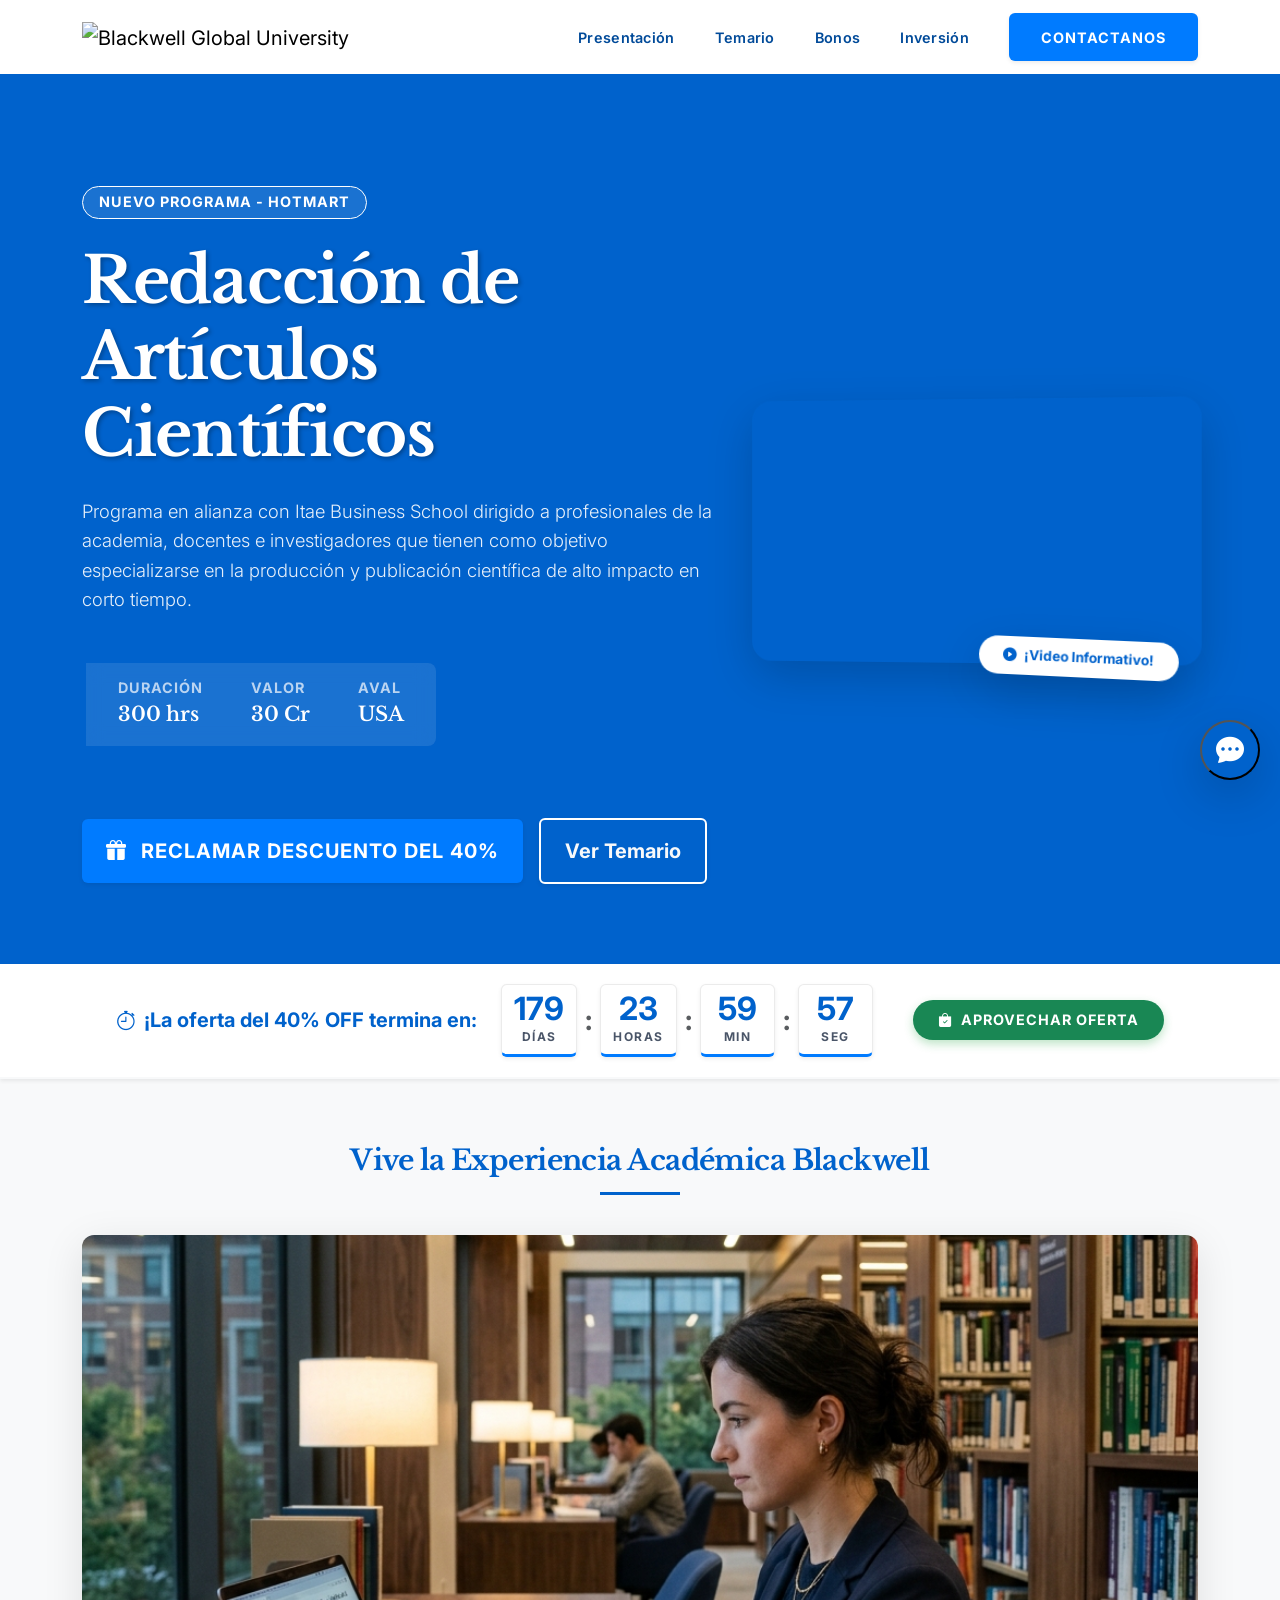
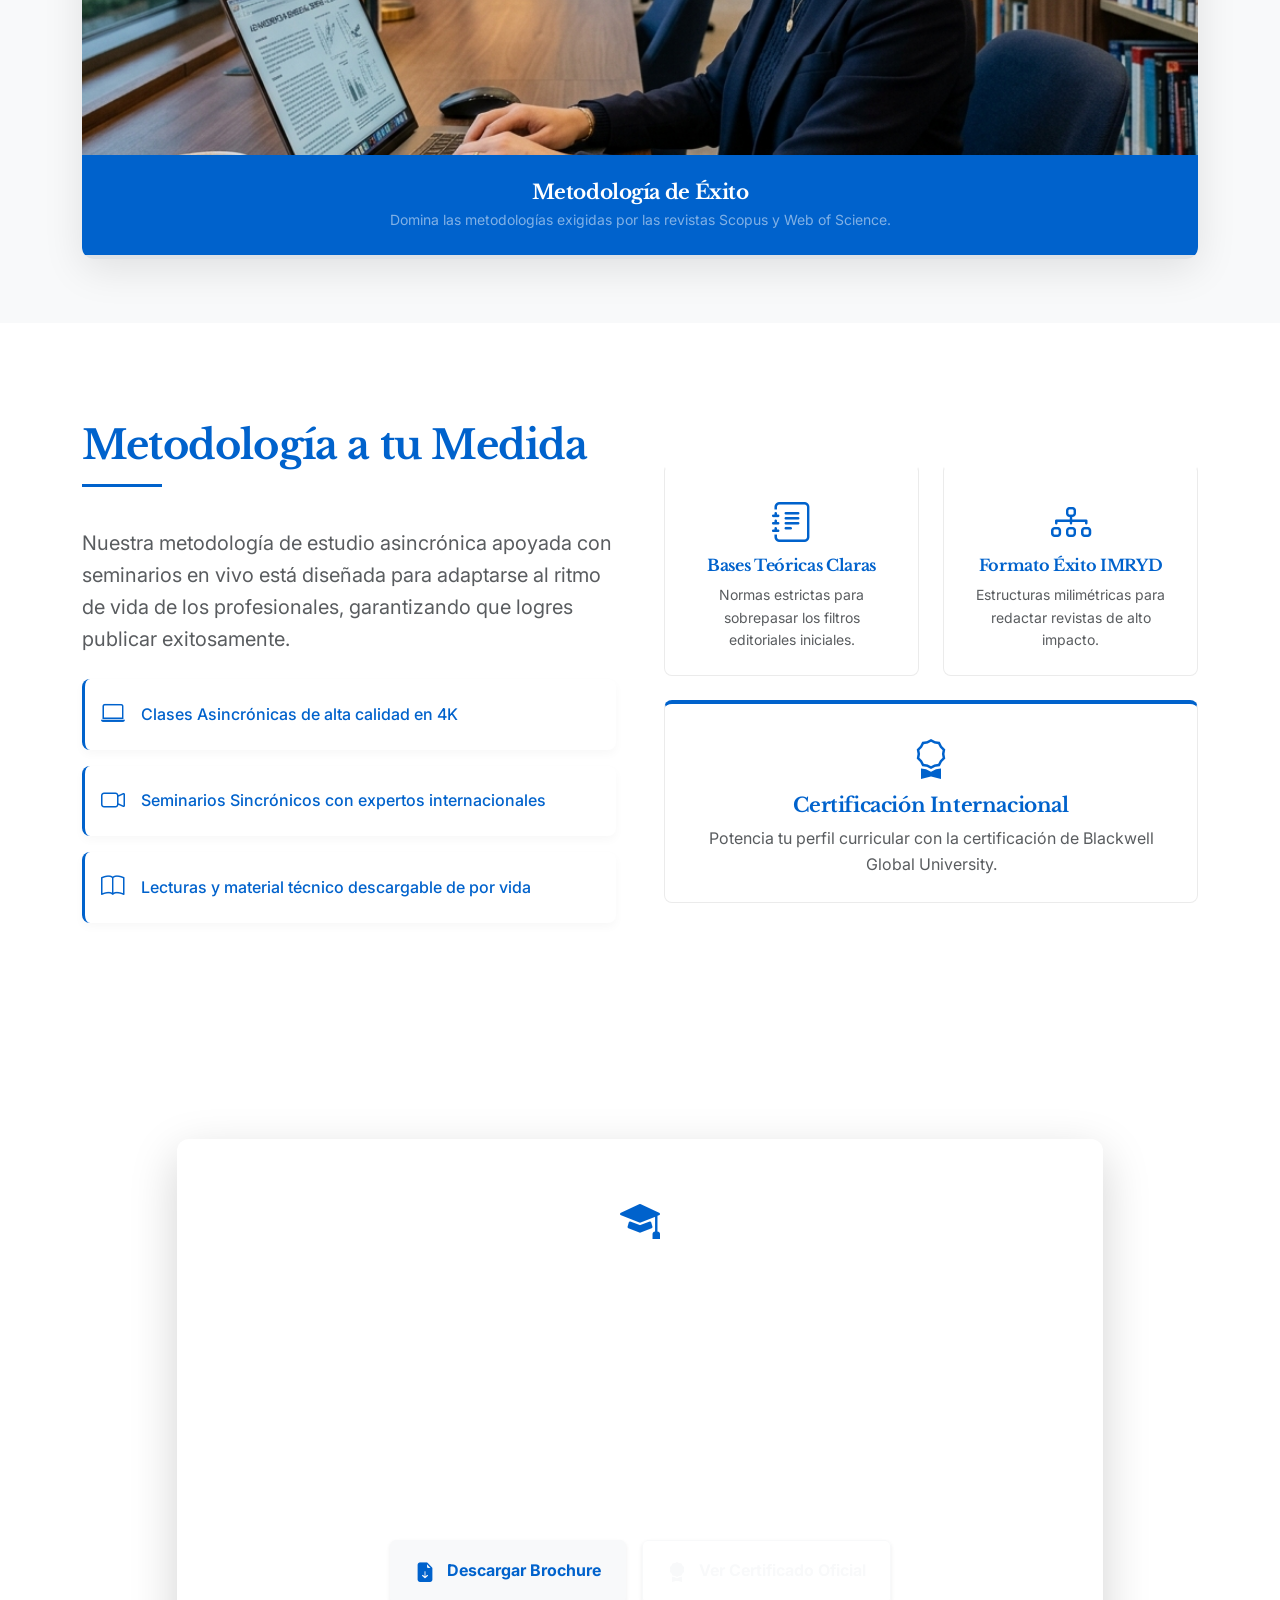
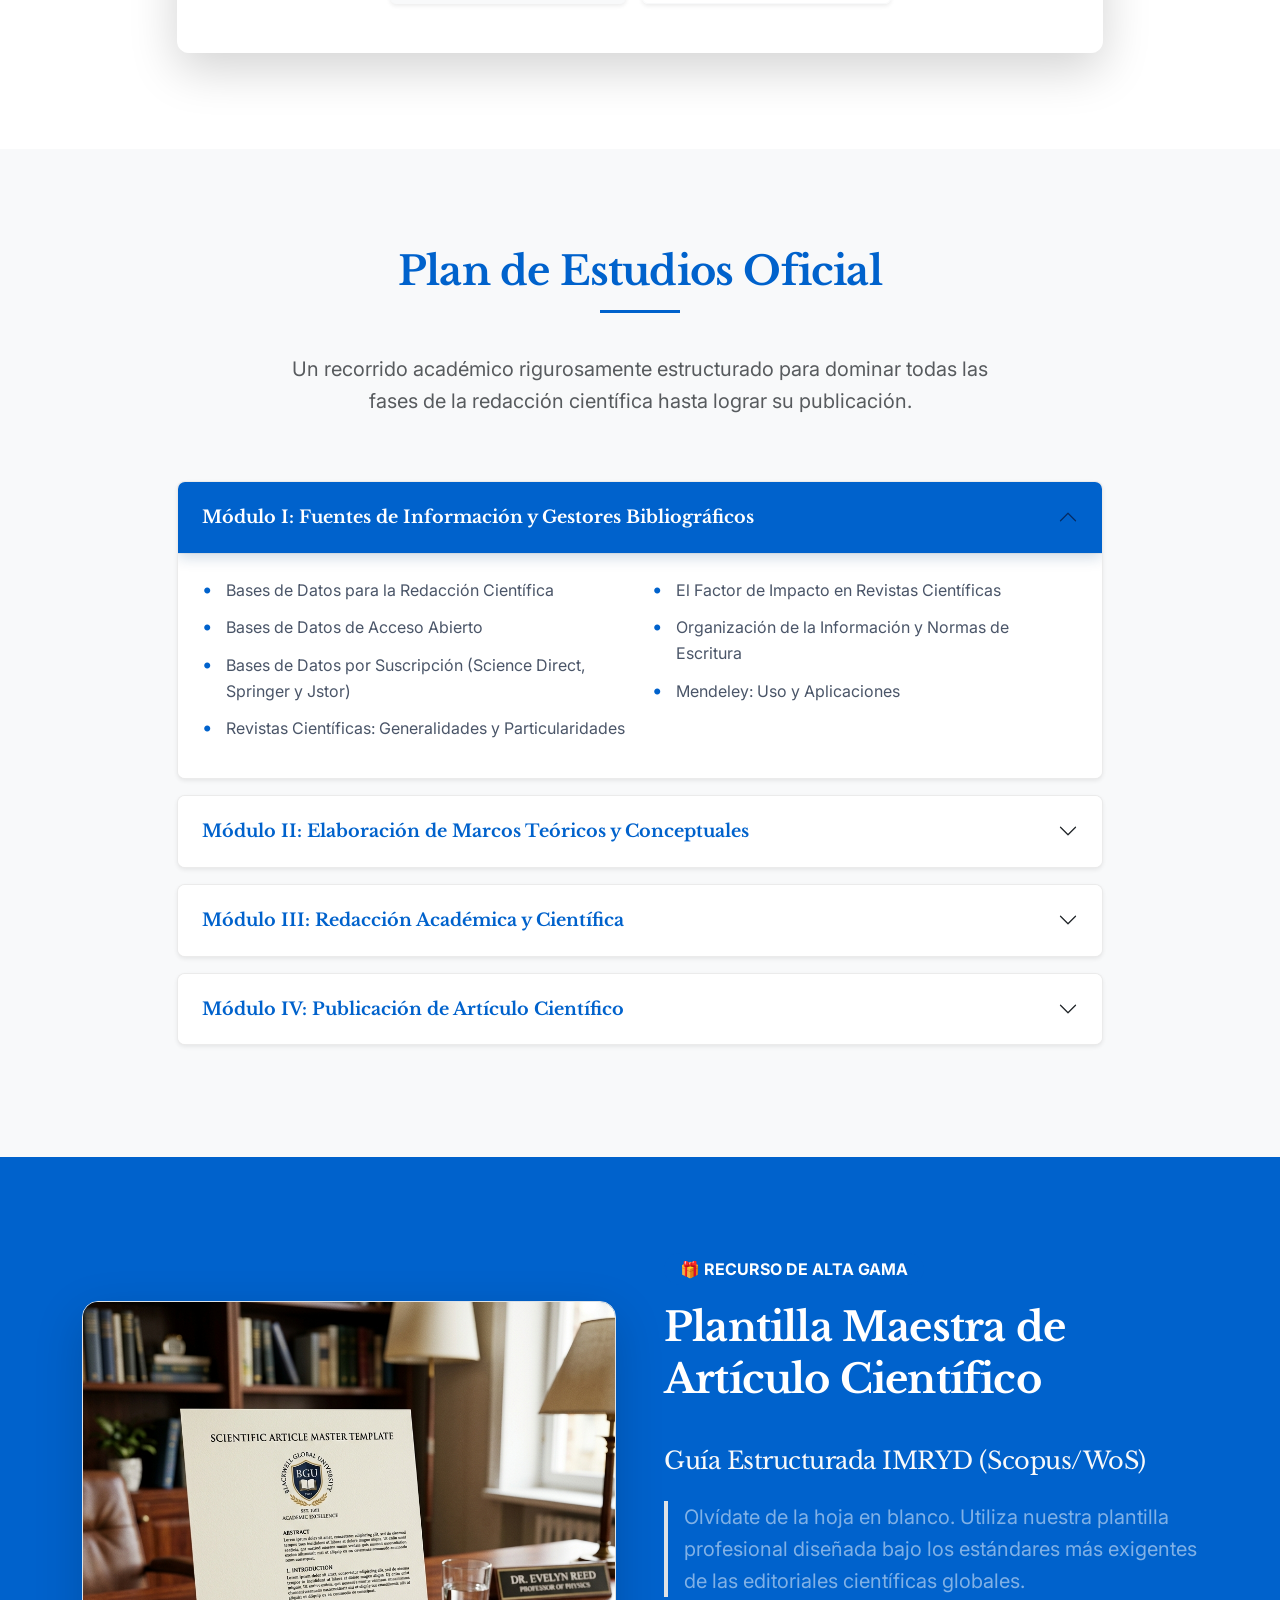
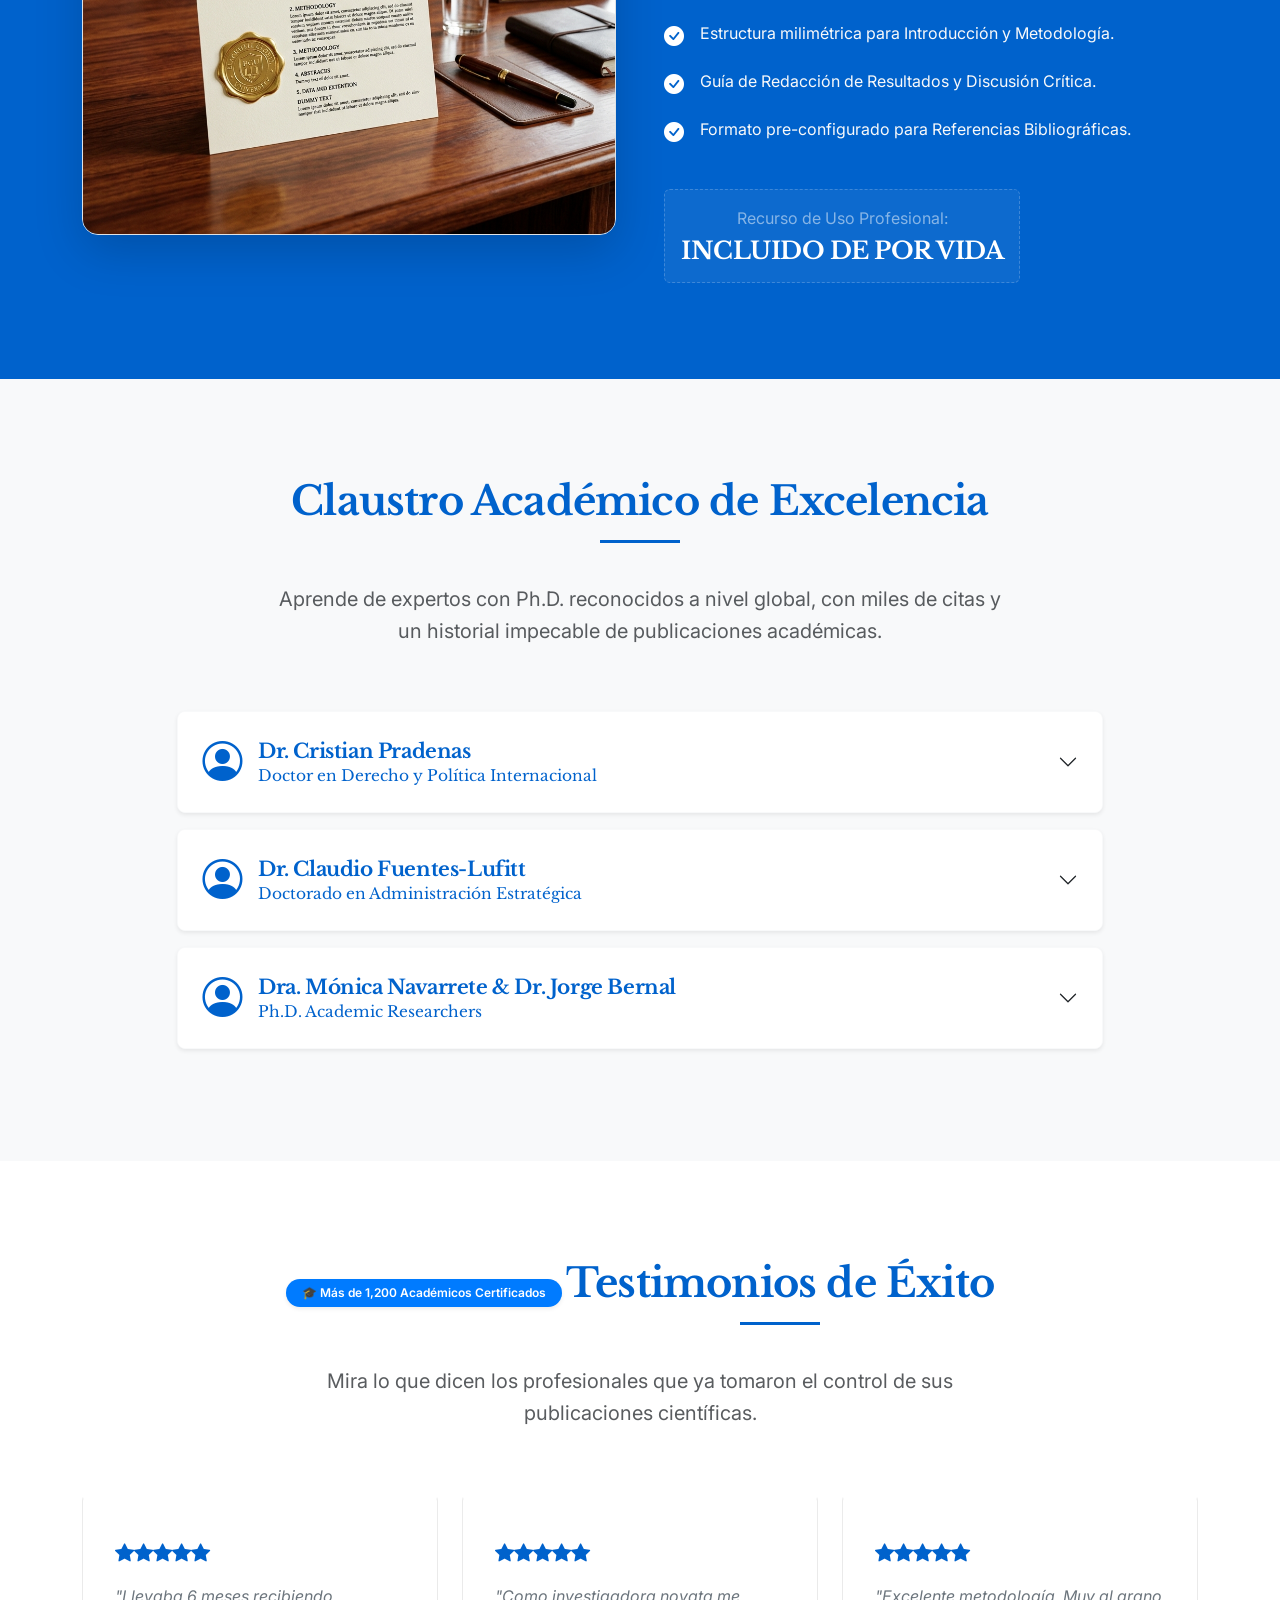
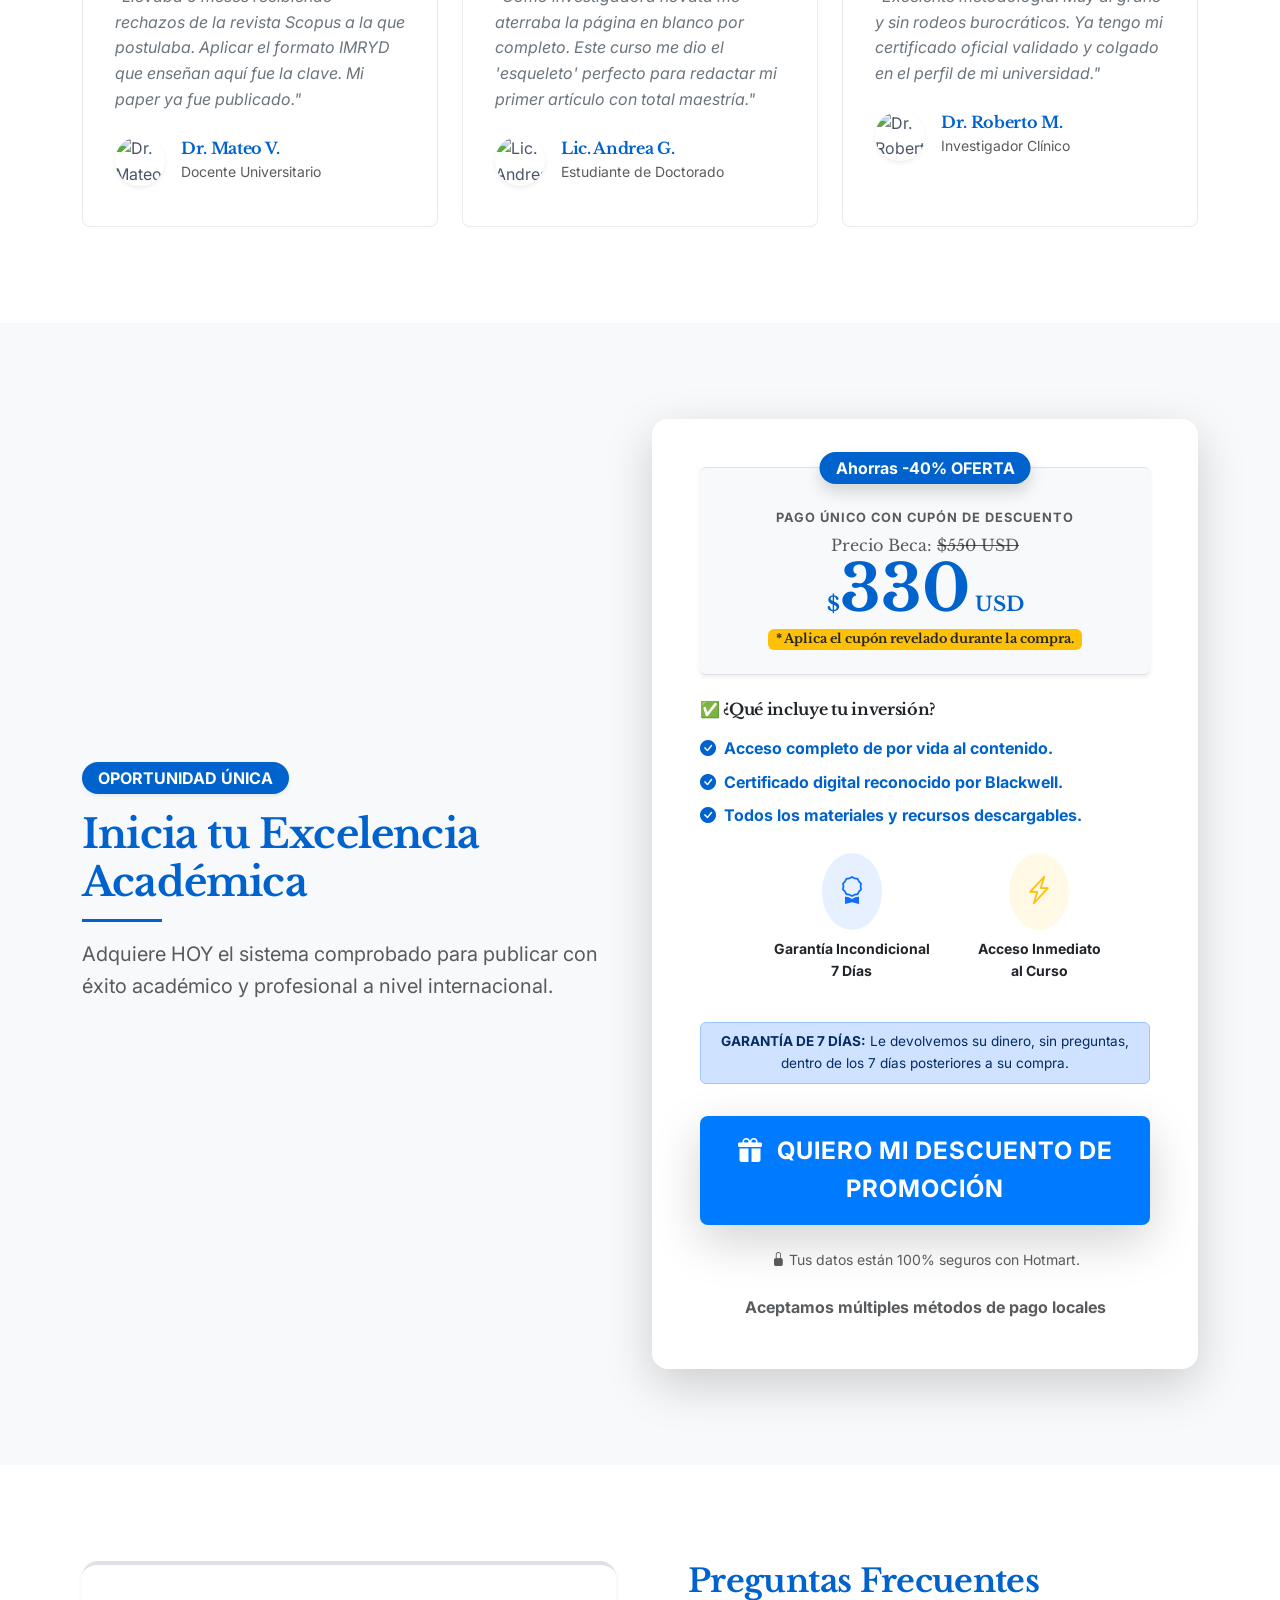
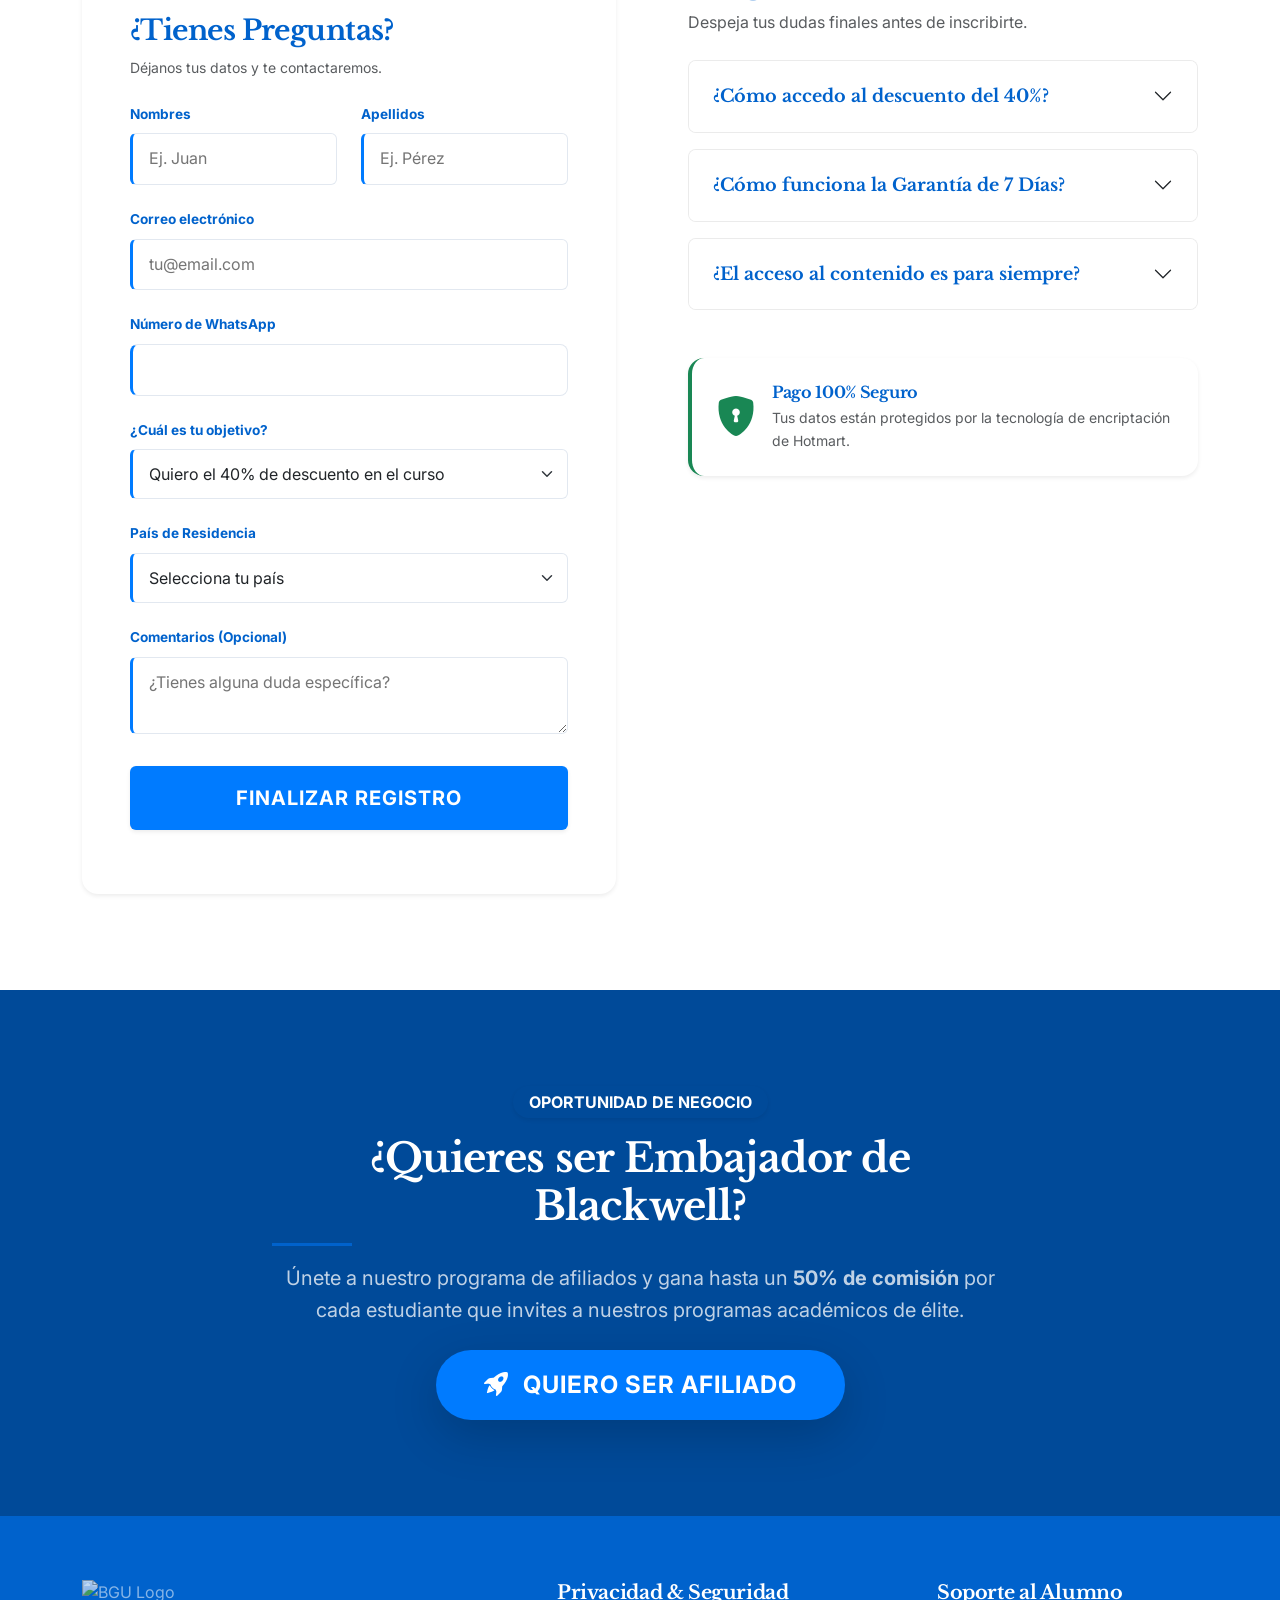
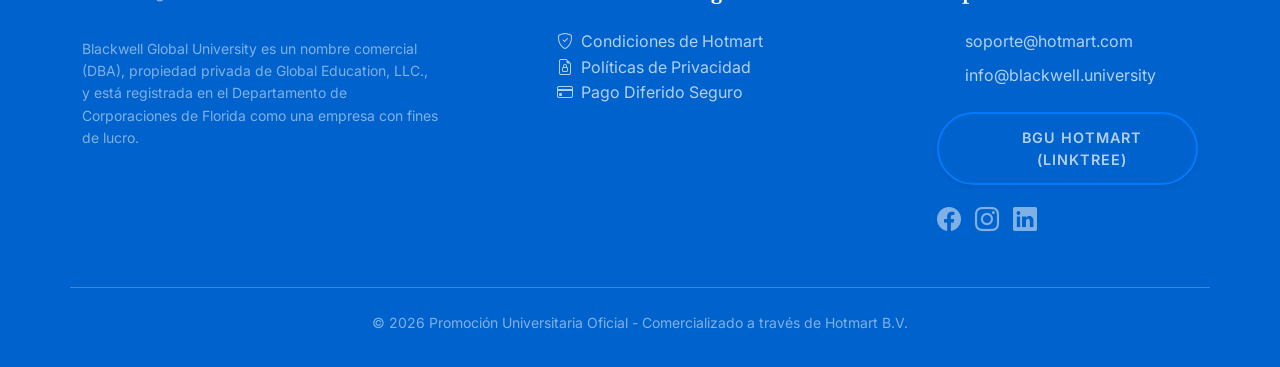
==== commit 06425d3d: "cambio BOT Cuenta Gmail" ====
--- a/index.html
+++ b/index.html
@@ -2123,7 +2123,7 @@
             btn.innerHTML = '<span class="spinner-border spinner-border-sm me-2" role="status" aria-hidden="true"></span>Enviando...';
             btn.disabled = true;
 
-            const scriptURL = 'https://script.google.com/macros/s/AKfycbx49Ap6apjclYshUaHPjFfLIlV7j_3tD0PDFs7jt85gaEAryTFt6IJZr0xOKzfqhxKm/exec';
+            const scriptURL = 'https://script.google.com/macros/s/AKfycby1KuSnRjeCo8wyELR8MjNqZBhBsUkDn3_ao5u6rZU8K8RBe_ShjLLEOtJRQZPF-skghw/exec';
 
             // Guardar número completo internacionalizado
             document.getElementById('celular_hidden').value = phoneInput.getNumber();
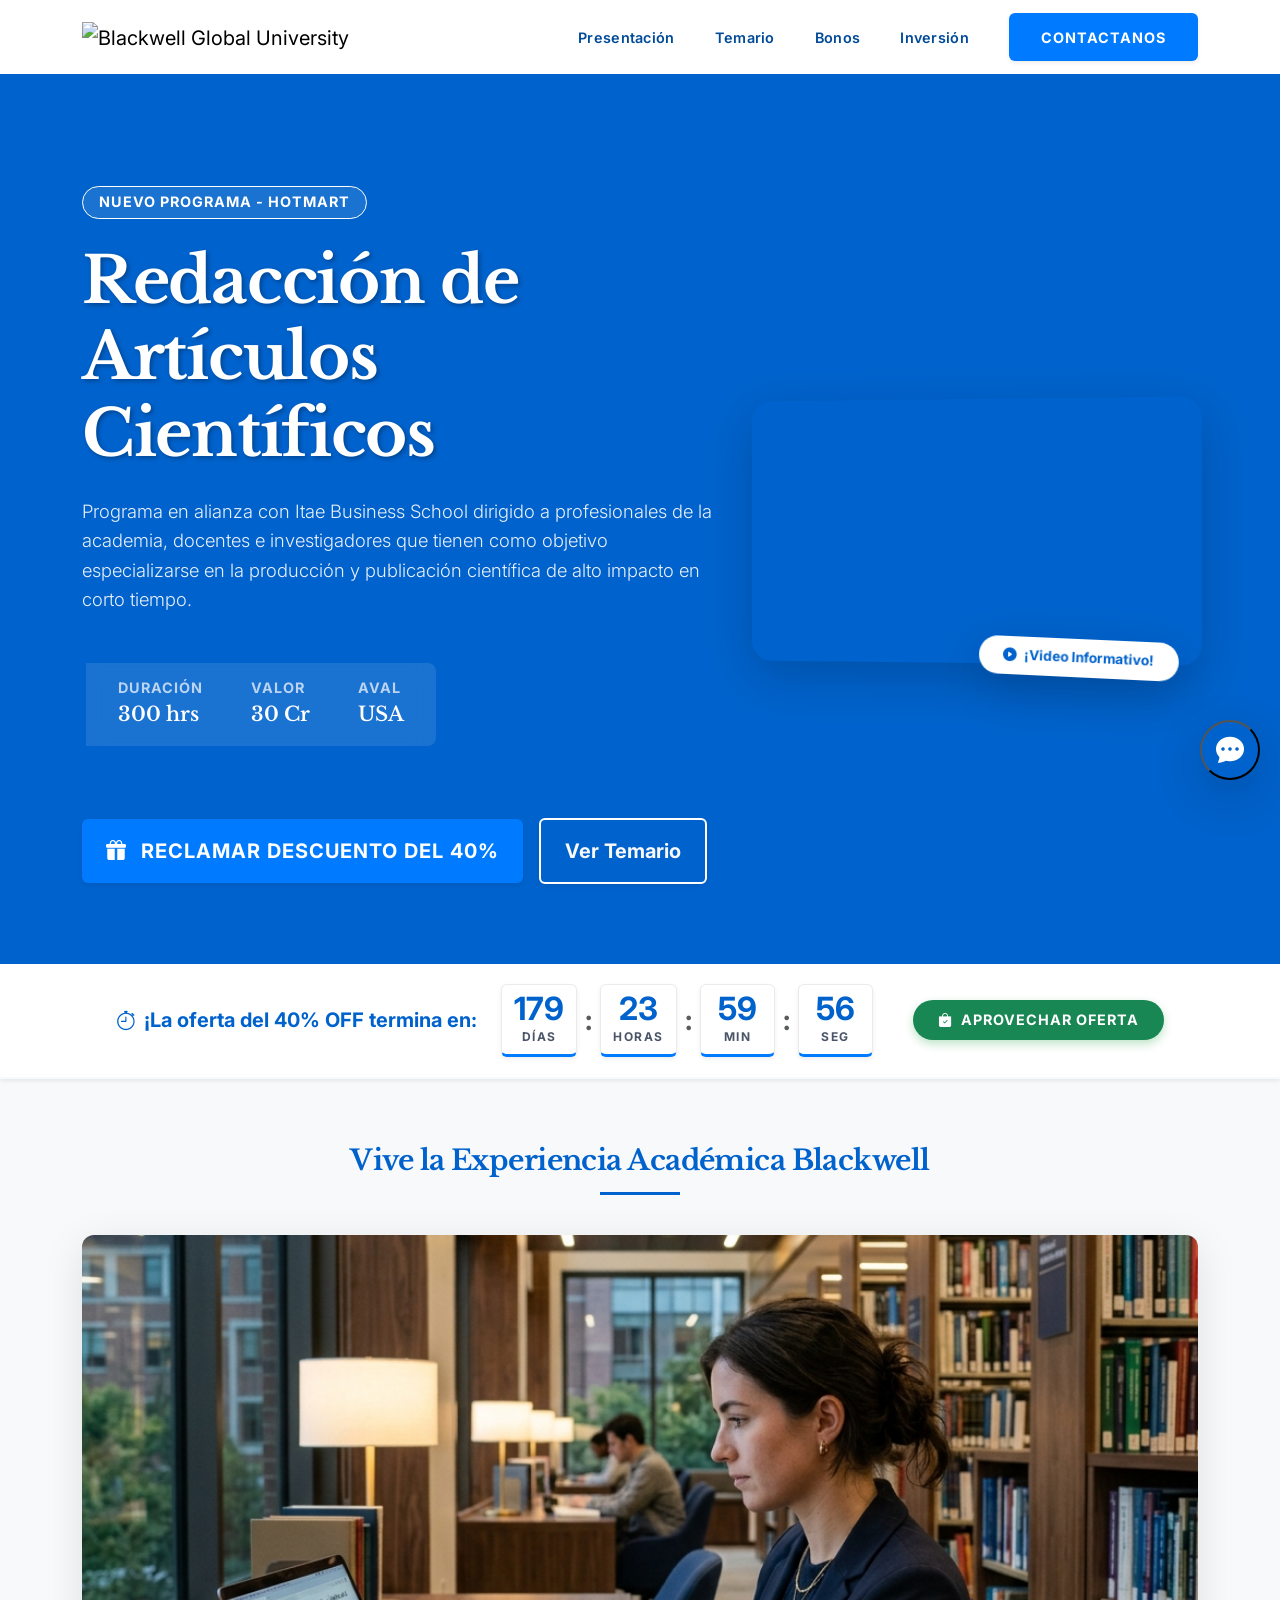
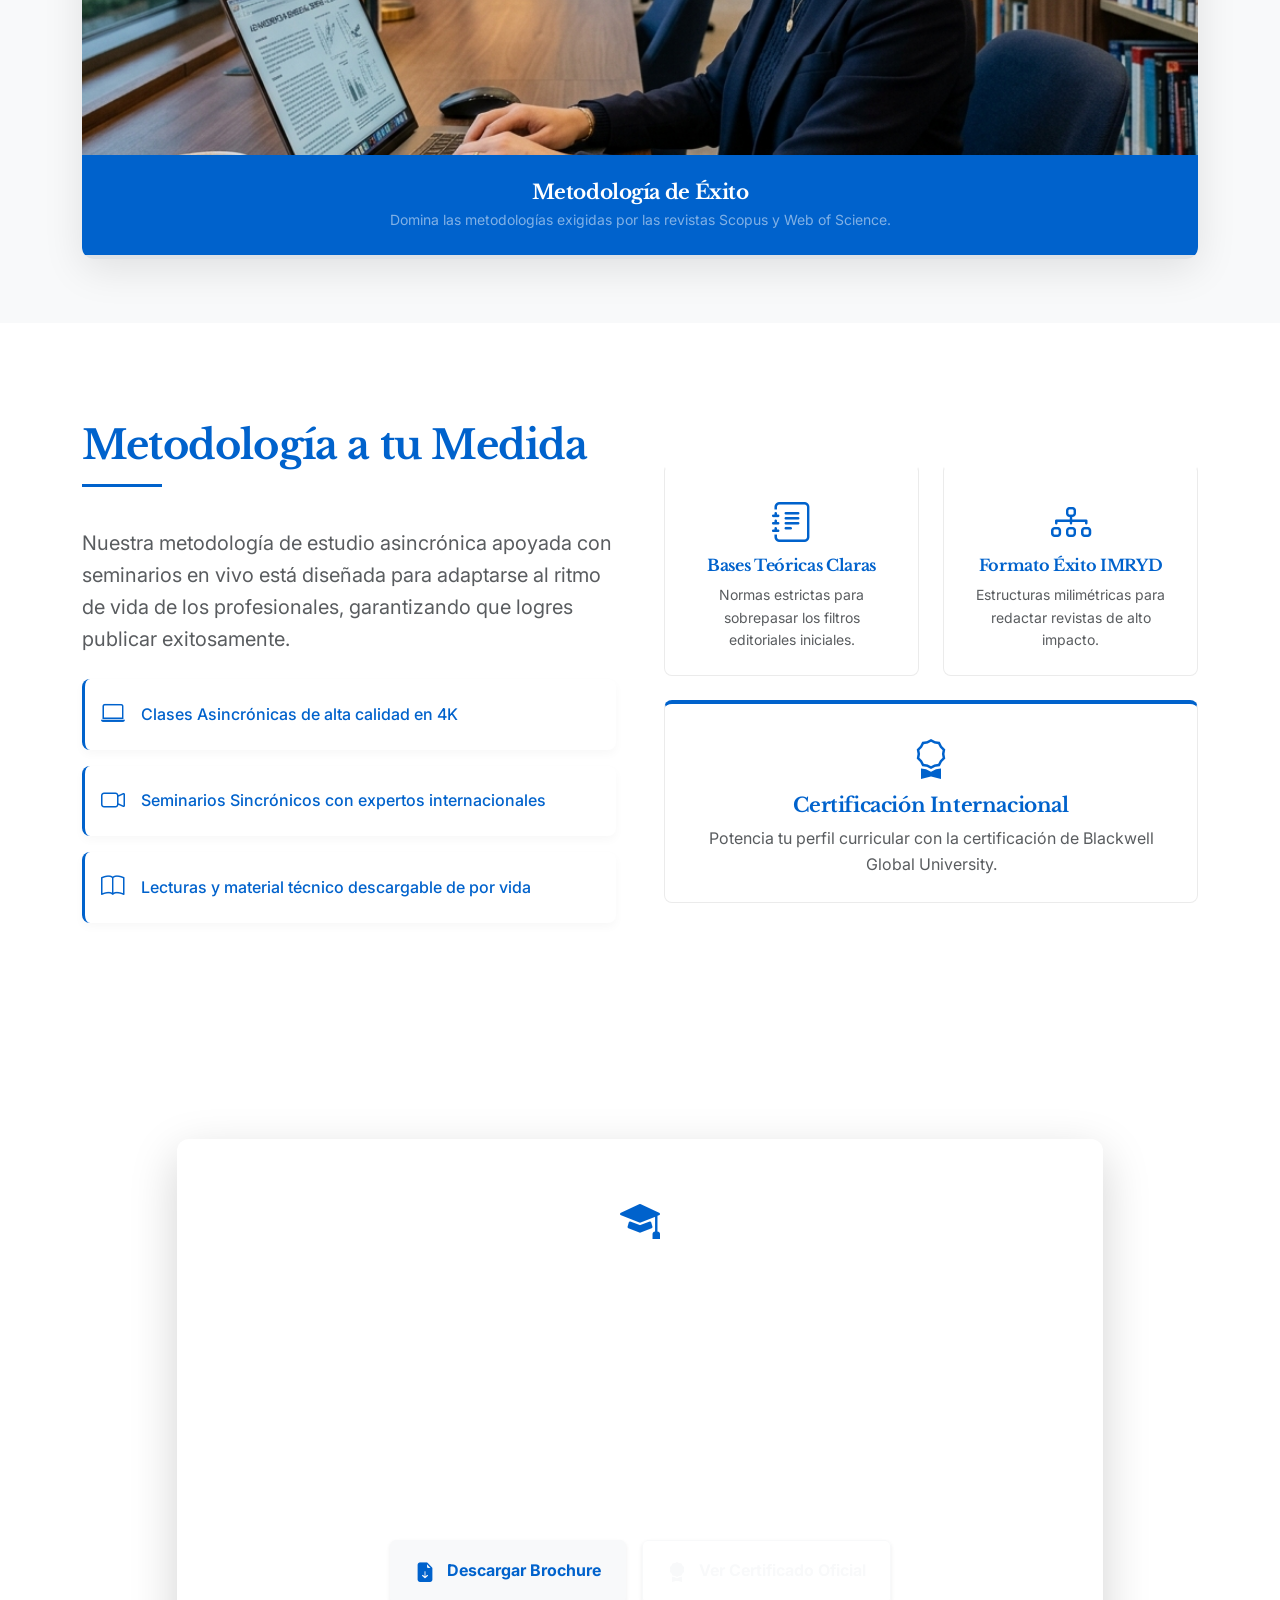
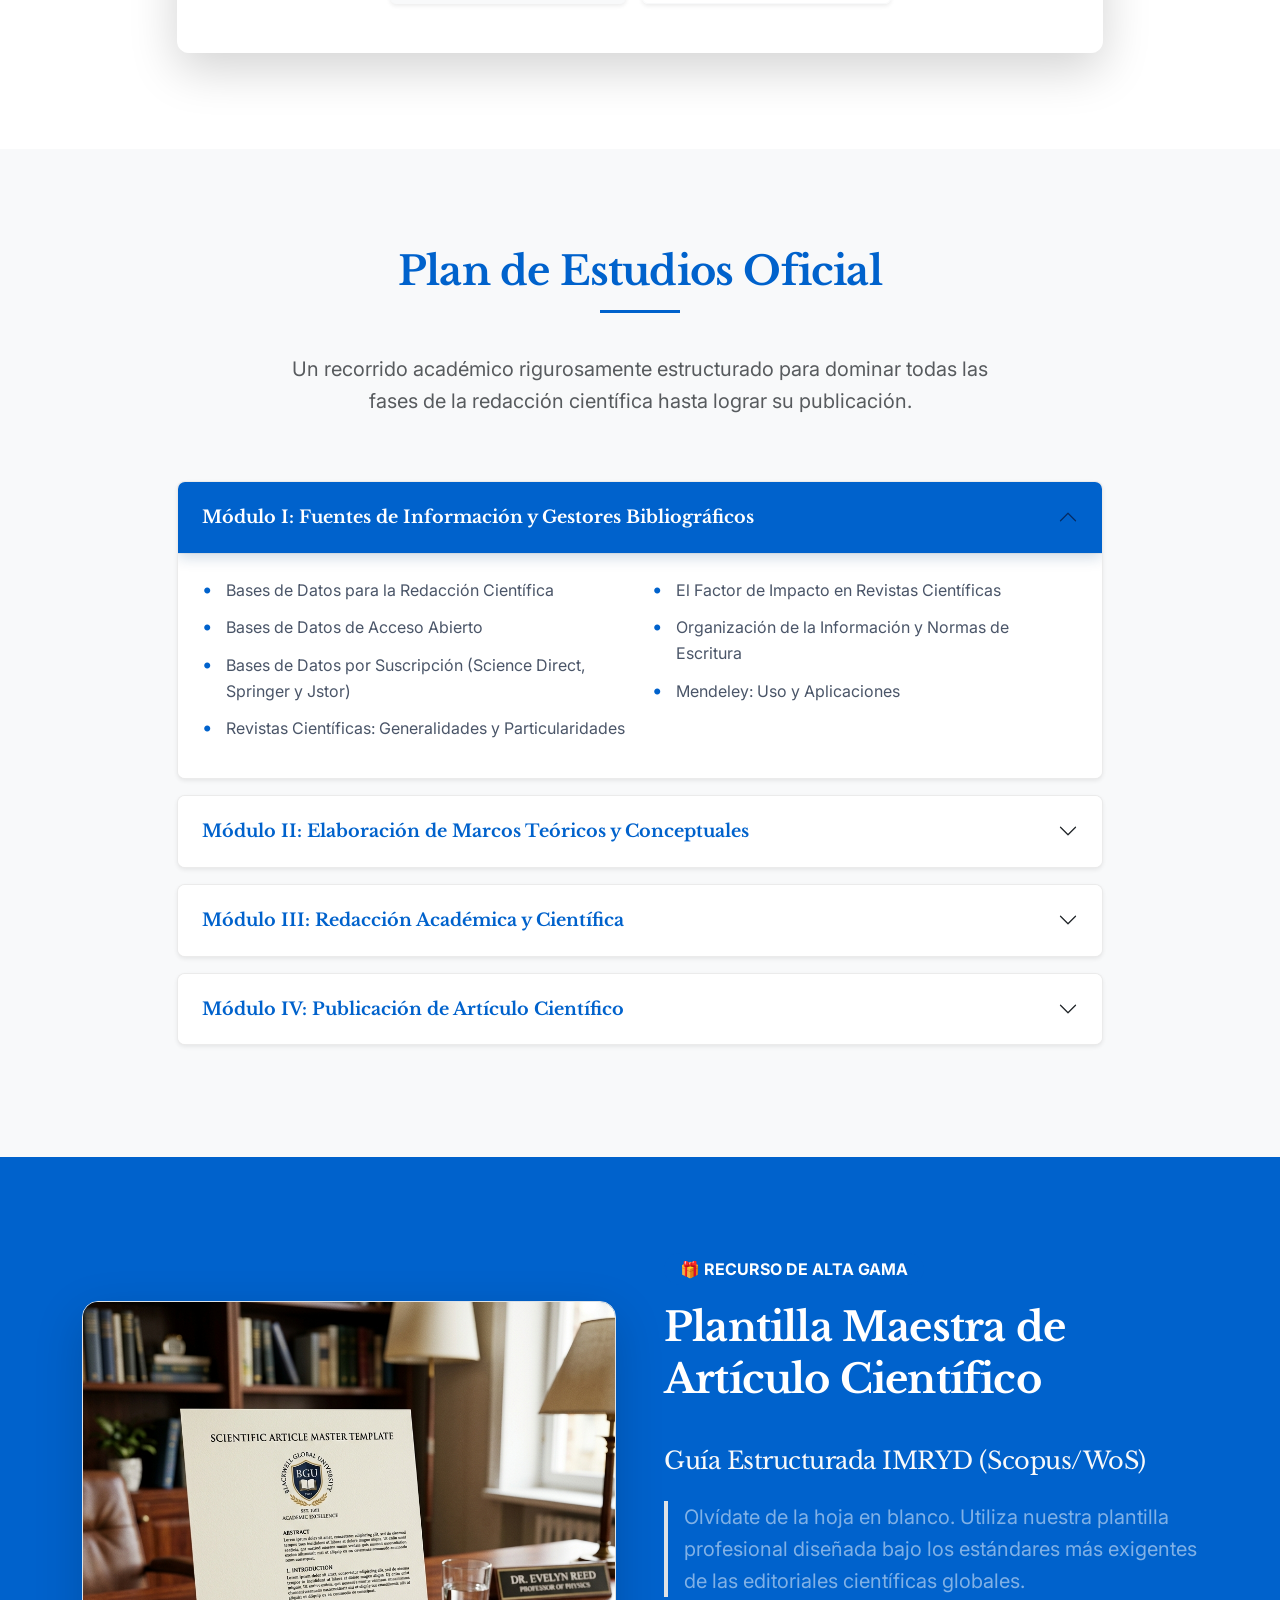
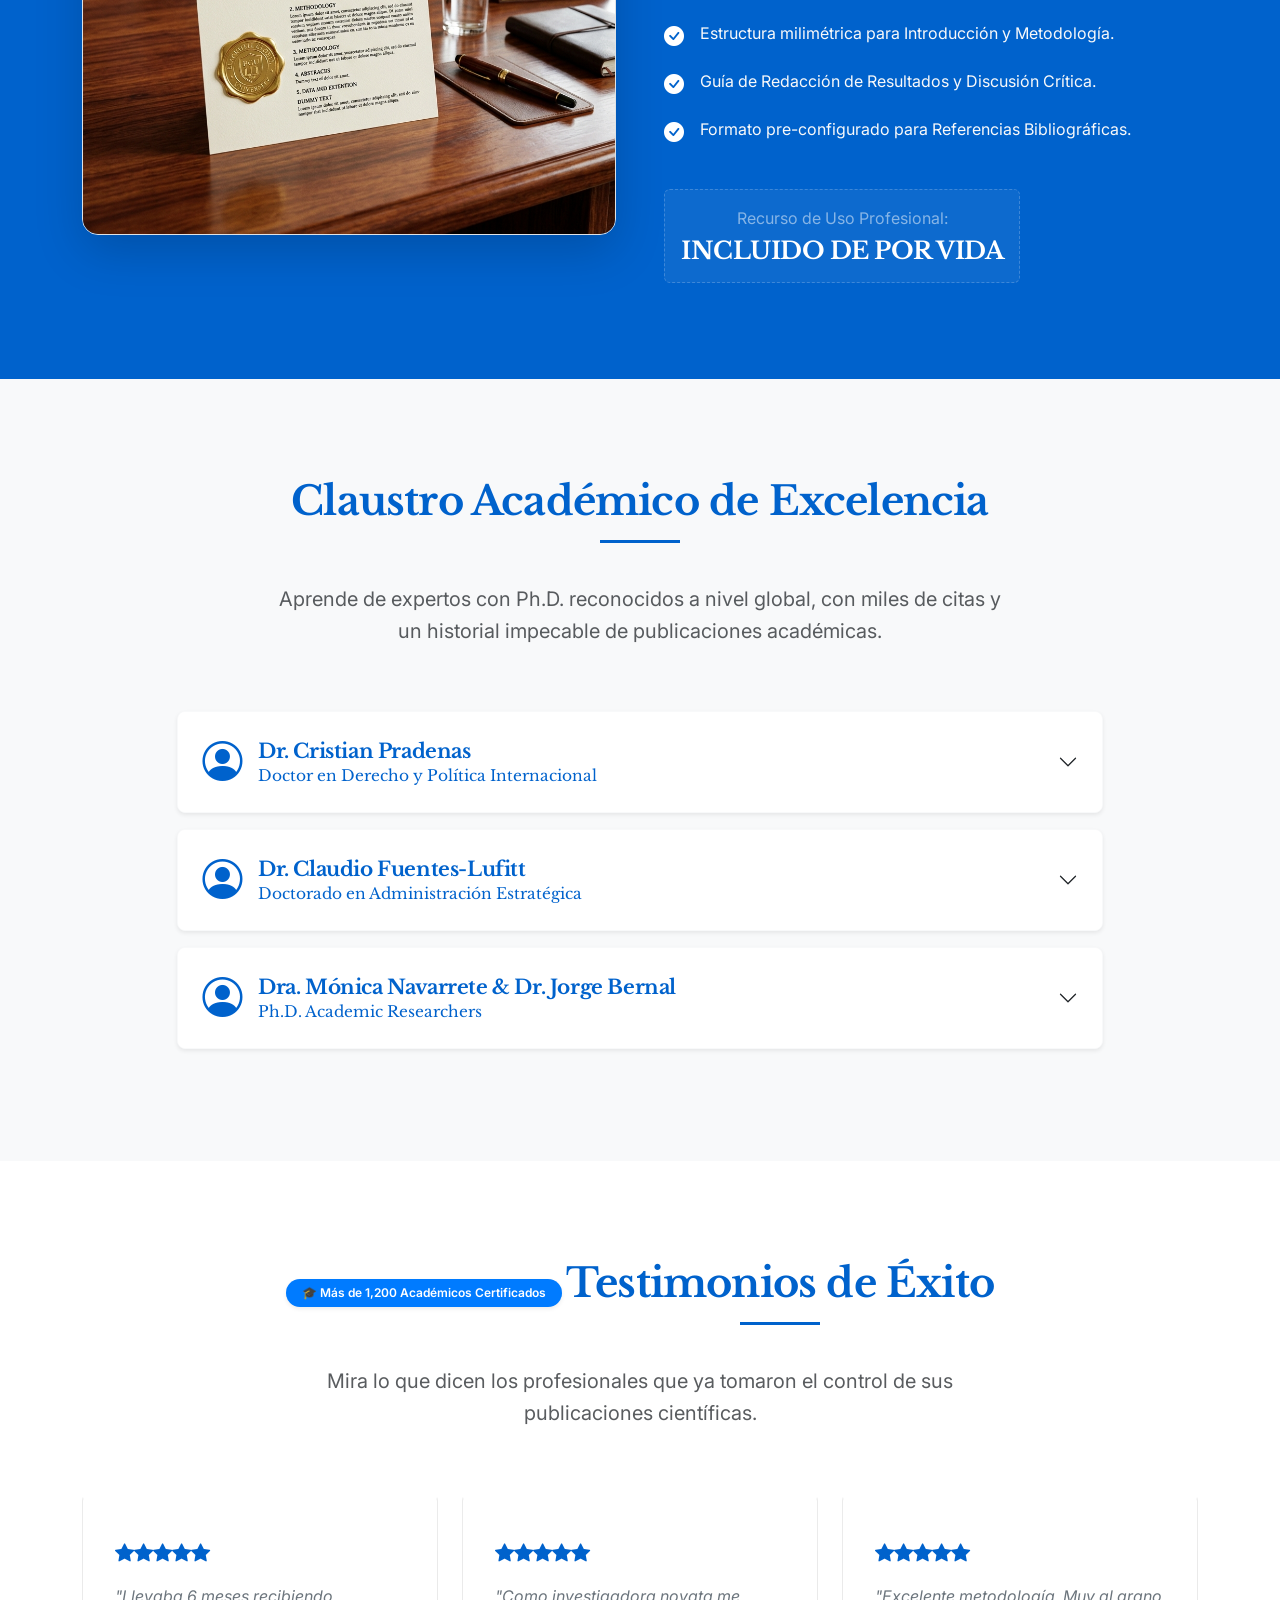
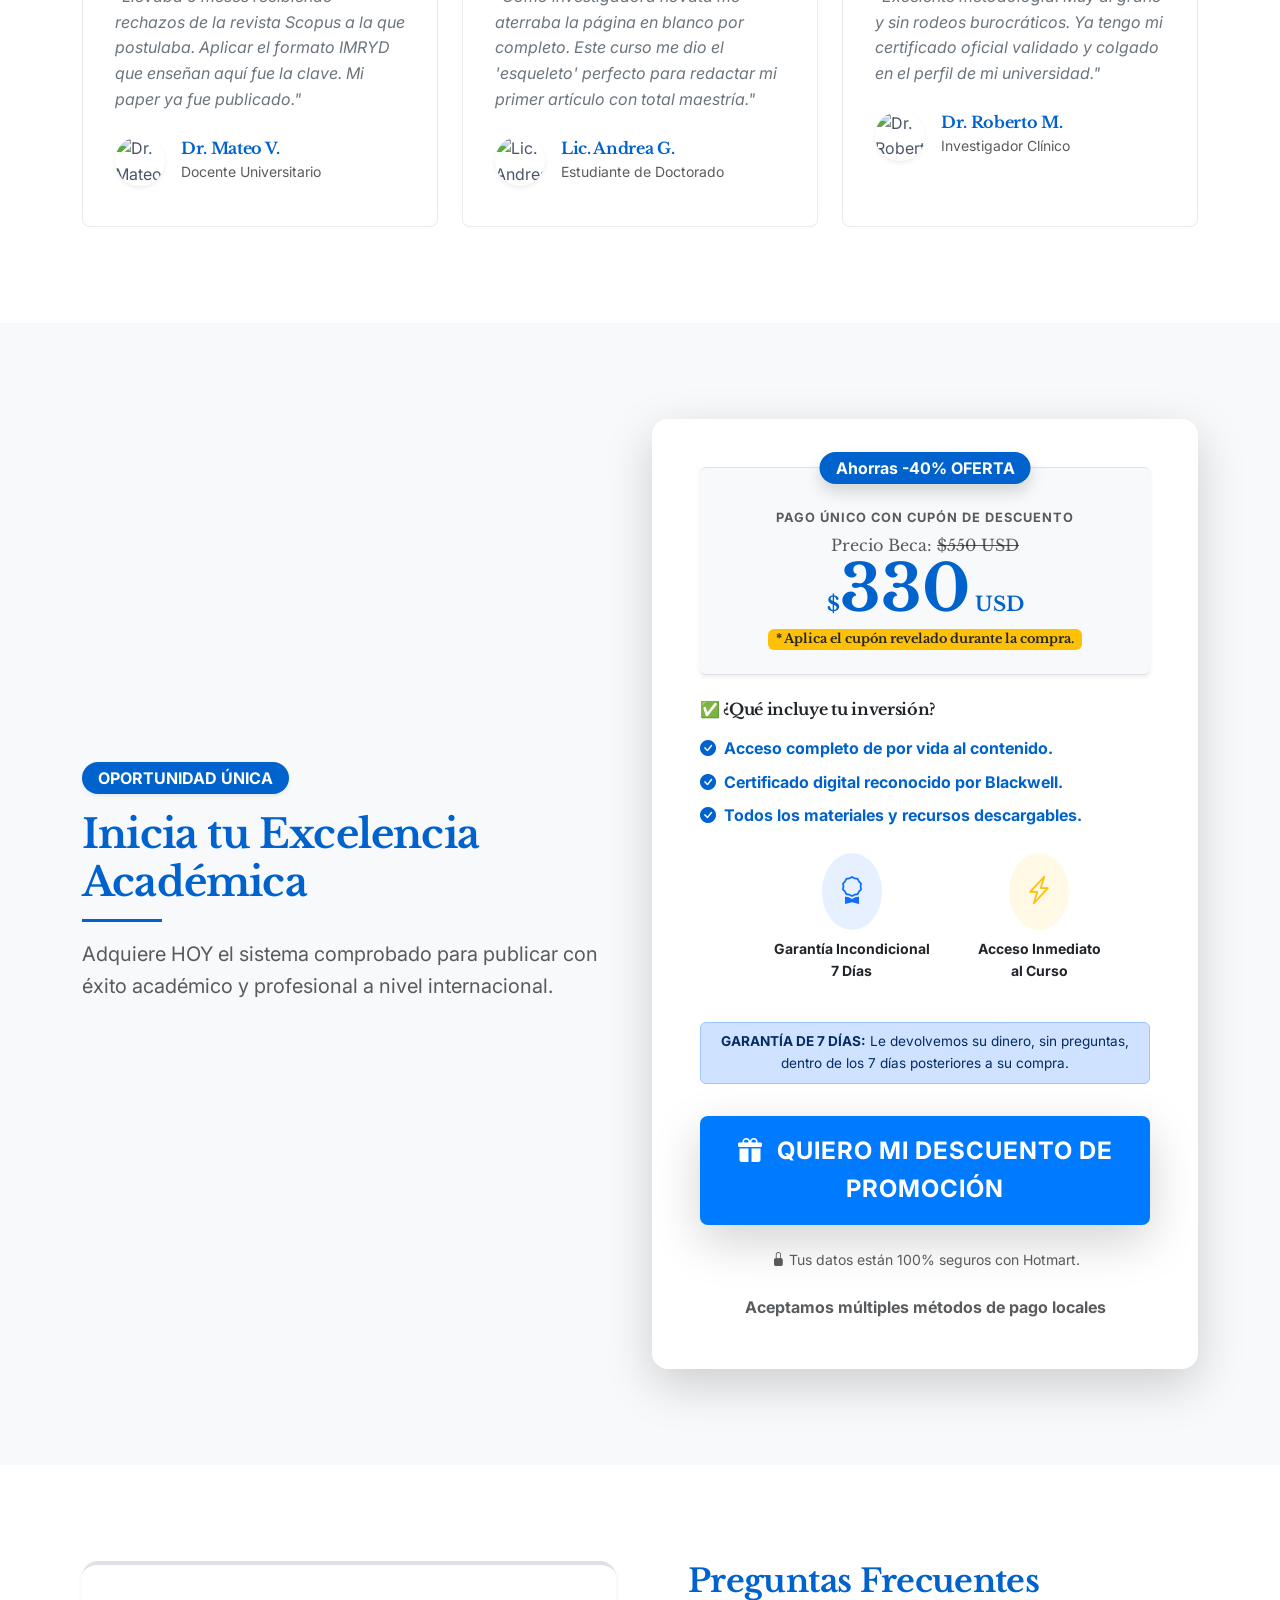
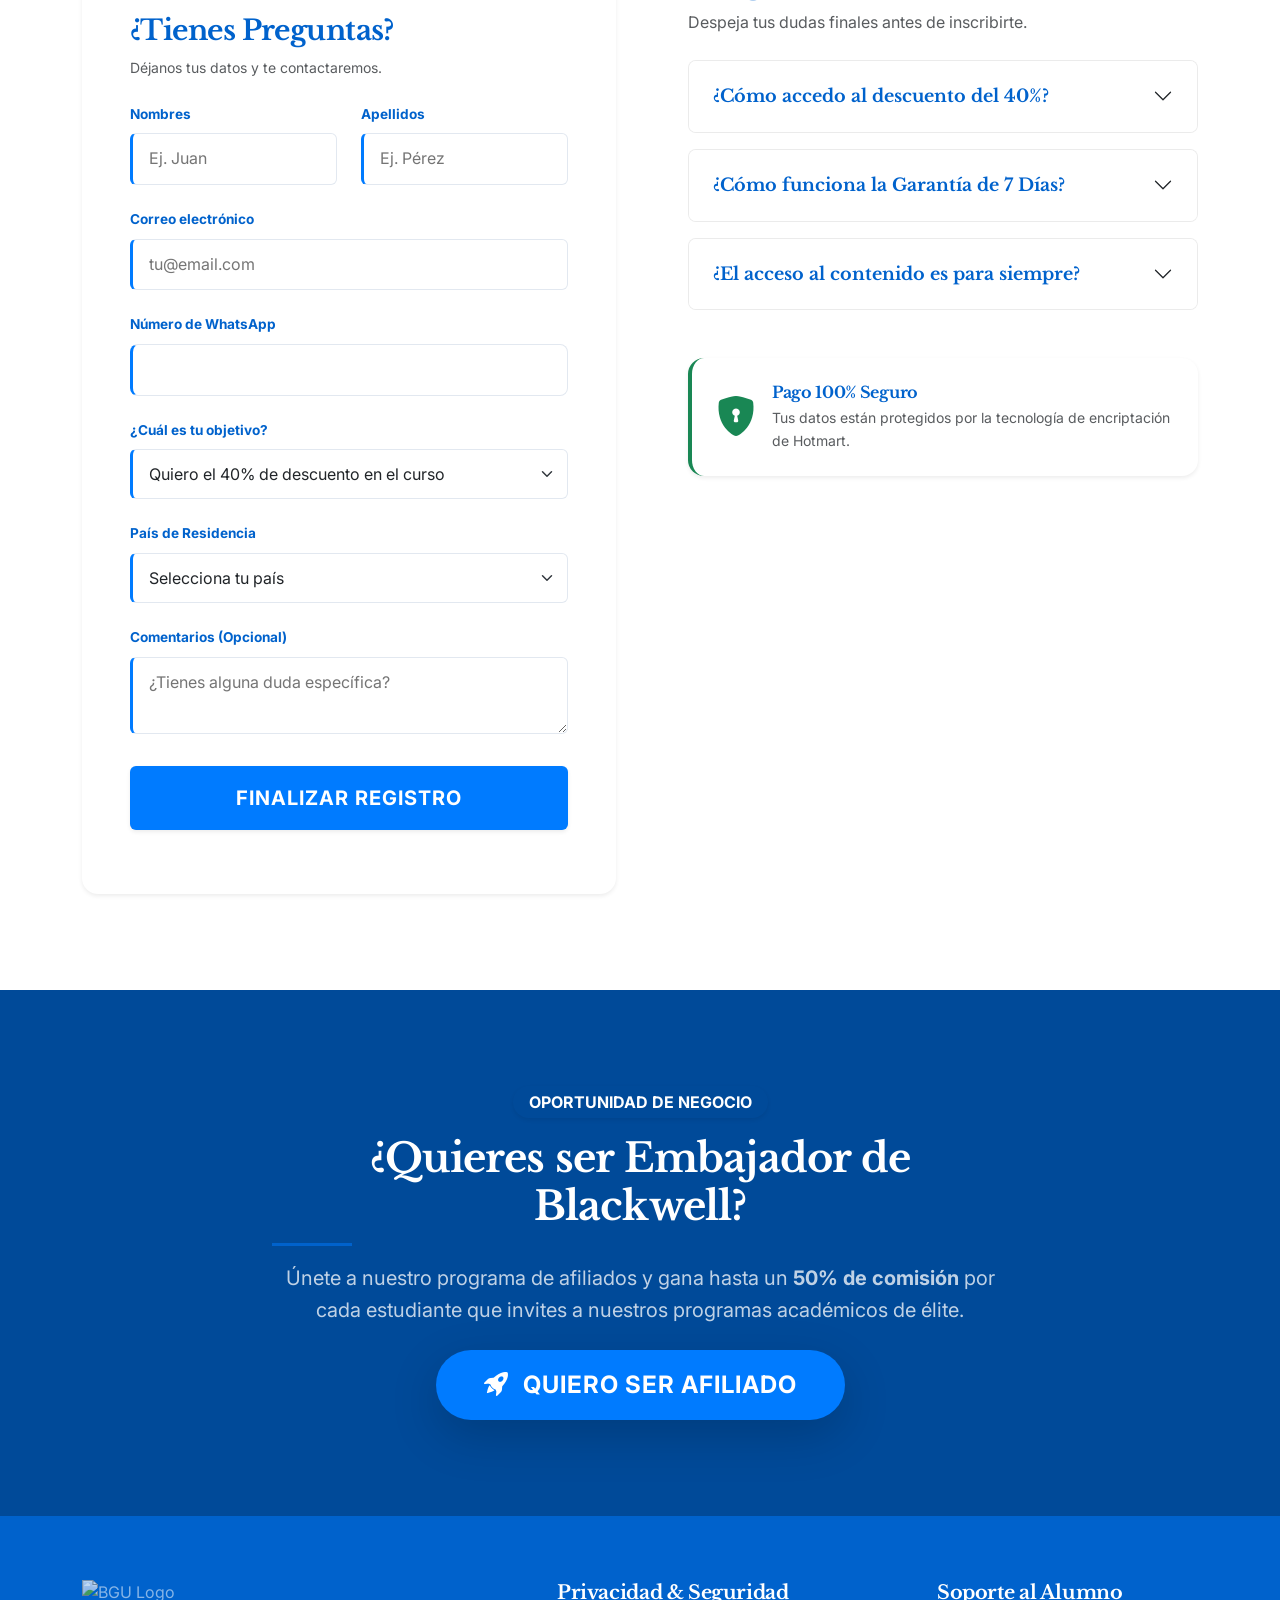
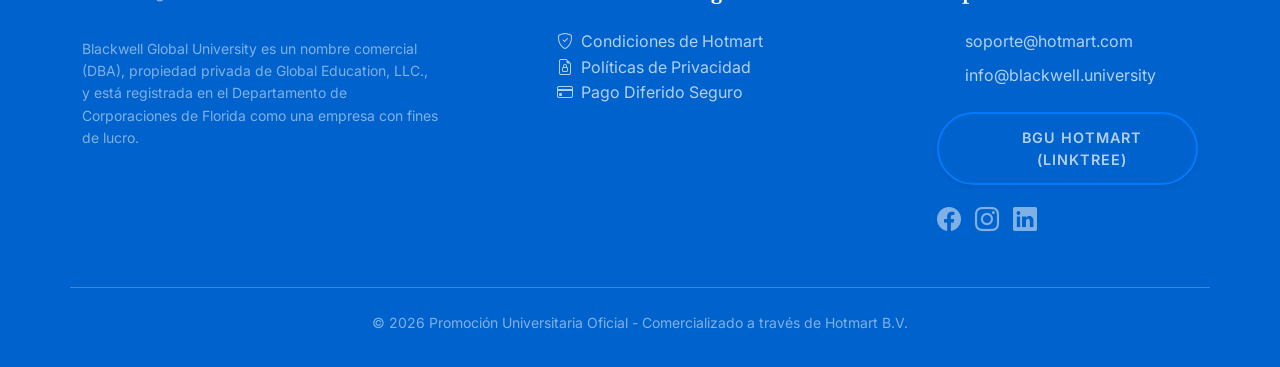
==== commit be4b01d3: "Correo V2" ====
--- a/index.html
+++ b/index.html
@@ -2123,7 +2123,7 @@
             btn.innerHTML = '<span class="spinner-border spinner-border-sm me-2" role="status" aria-hidden="true"></span>Enviando...';
             btn.disabled = true;
 
-            const scriptURL = 'https://script.google.com/macros/s/AKfycby1KuSnRjeCo8wyELR8MjNqZBhBsUkDn3_ao5u6rZU8K8RBe_ShjLLEOtJRQZPF-skghw/exec';
+            const scriptURL = 'https://script.google.com/macros/s/AKfycbzA-YCDb7qFcOg6FkmJD7KijflyEURQwh_Rj3m4uCnMF4JbJTcUsE2UBvrRS_jUZapk/exec';
 
             // Guardar número completo internacionalizado
             document.getElementById('celular_hidden').value = phoneInput.getNumber();
@@ -2152,7 +2152,8 @@
                     if (objetivo === 'estudiante') {
                         nuevaPestana.location.href = "https://pay.hotmart.com/Q99622319J?off=10x647il";
                     } else {
-                        nuevaPestana.location.href = `https://t.me/BlackwellGlobal_Bot?start=afiliado_${nombreLimpio}`;
+                        // Redirección directa a la comunidad de afiliados
+                        nuevaPestana.location.href = "https://t.me/AfiliadosHotmartBGU/1";
                     }
                 })
                 .catch(error => {
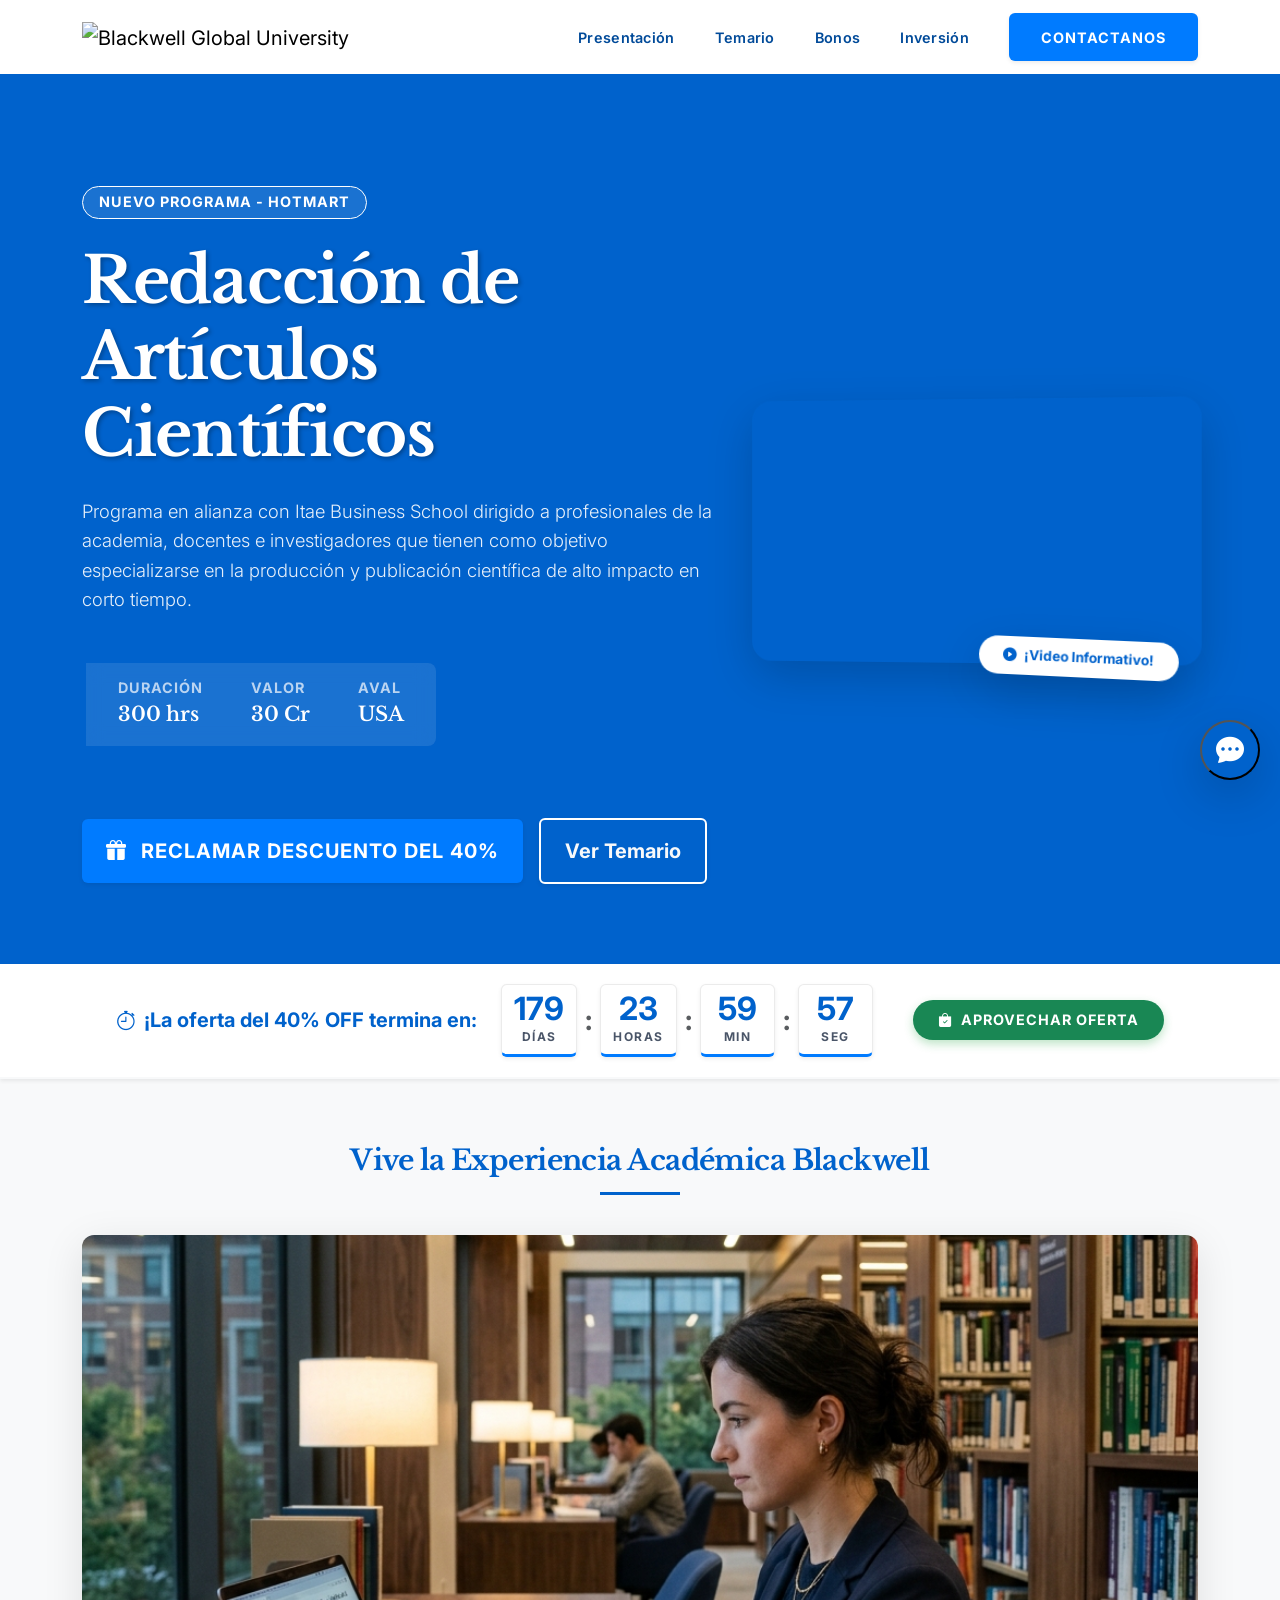
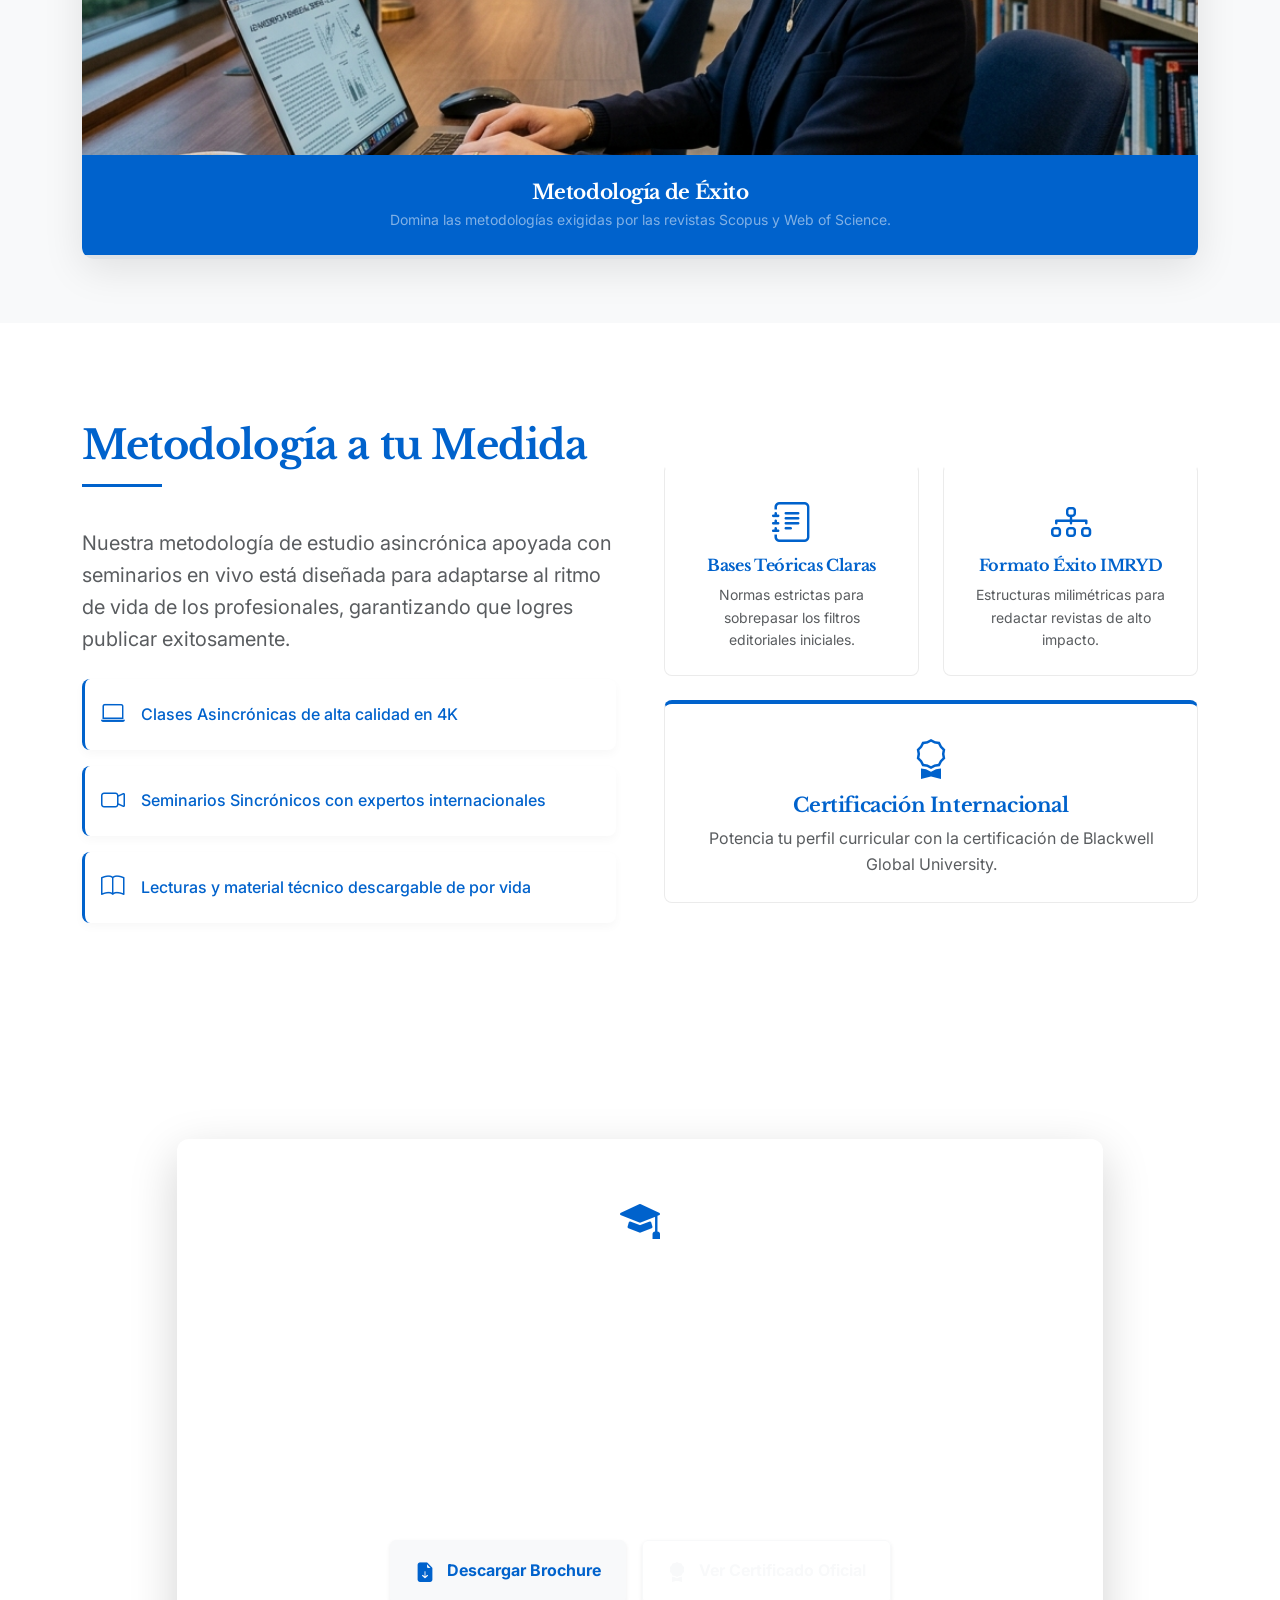
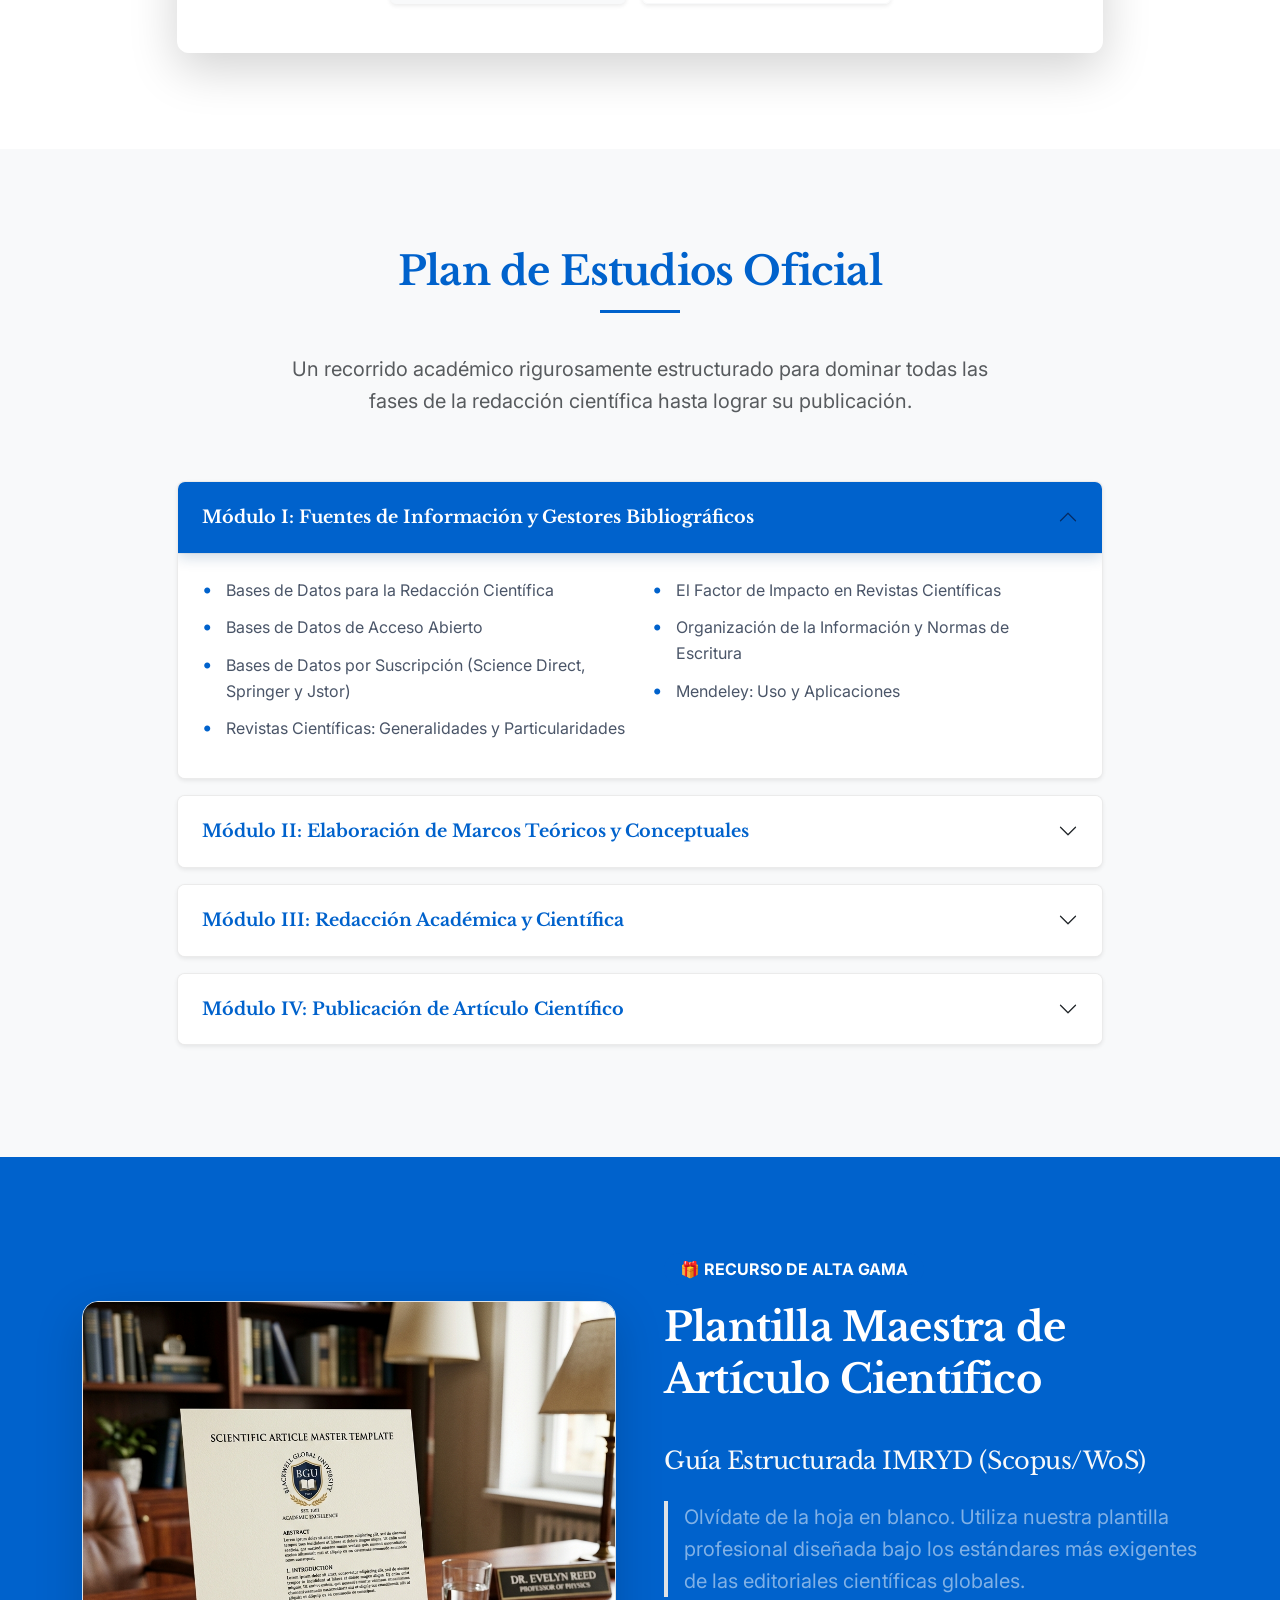
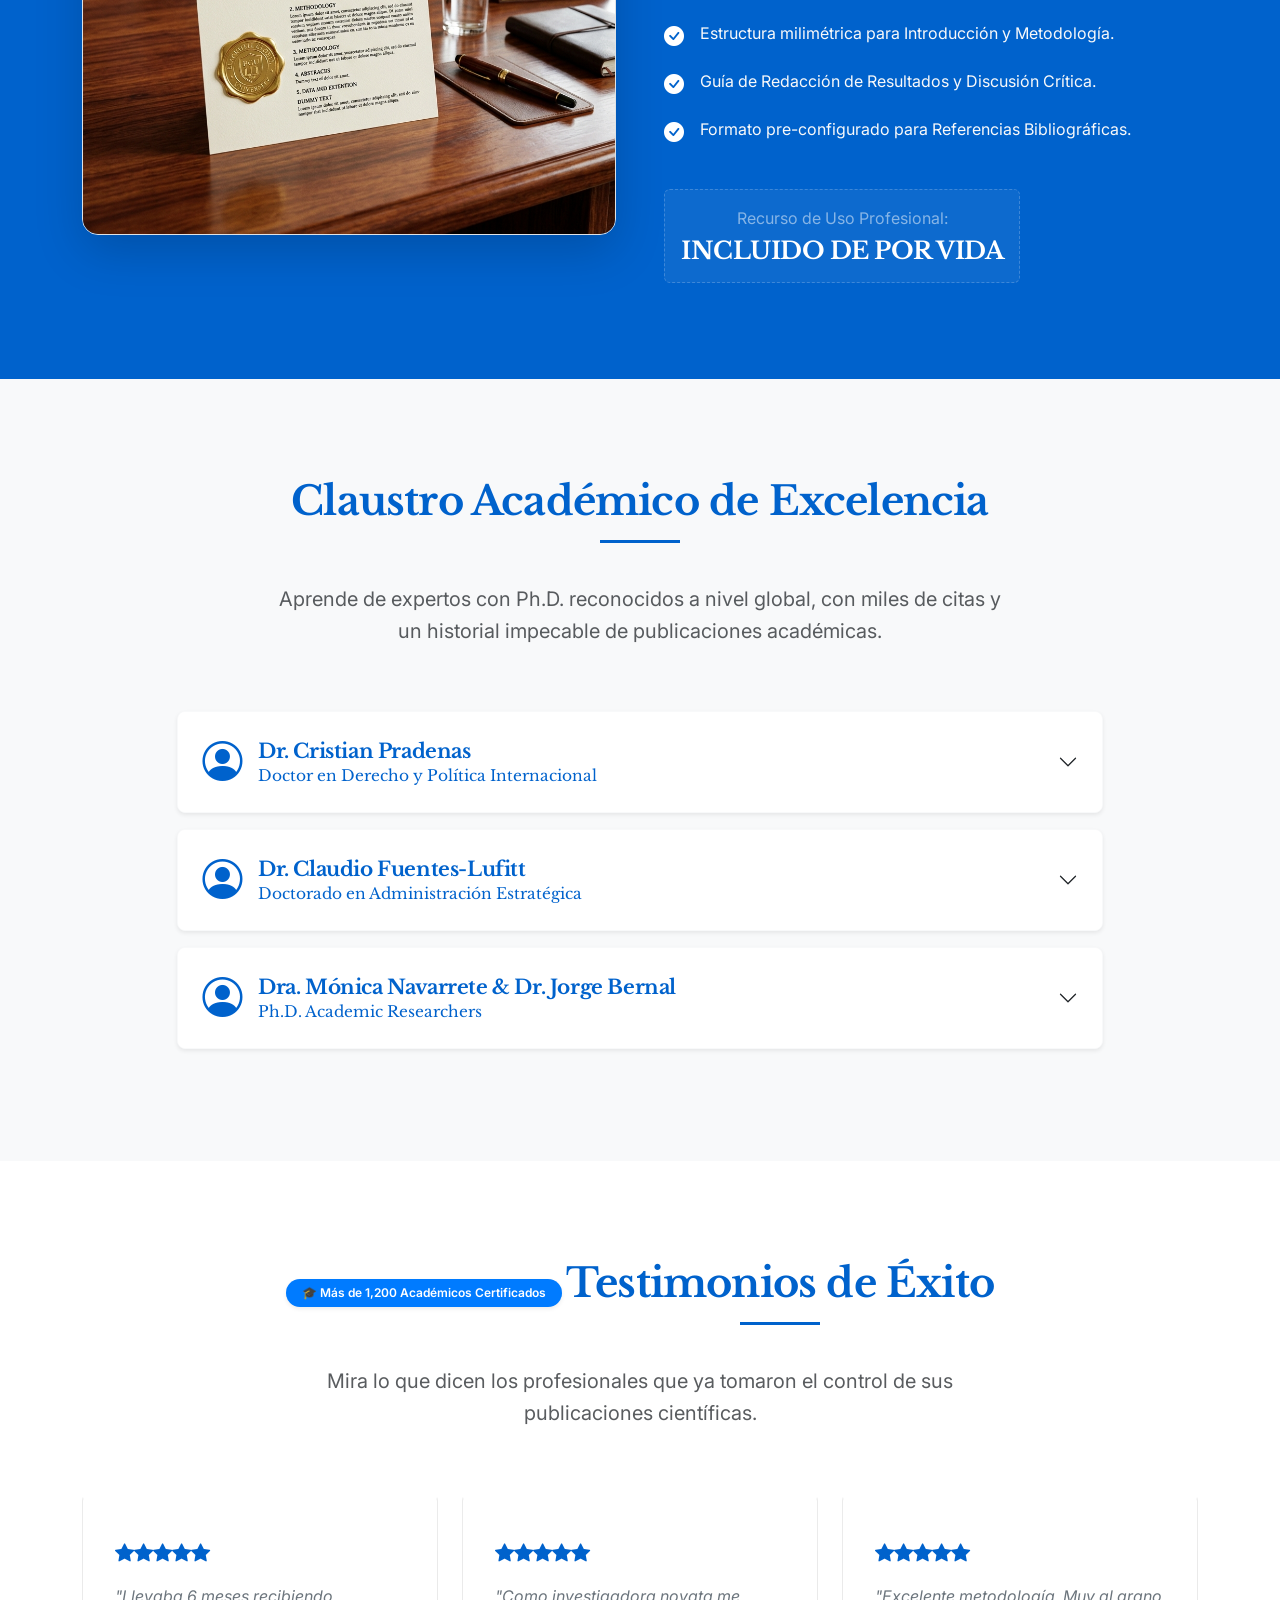
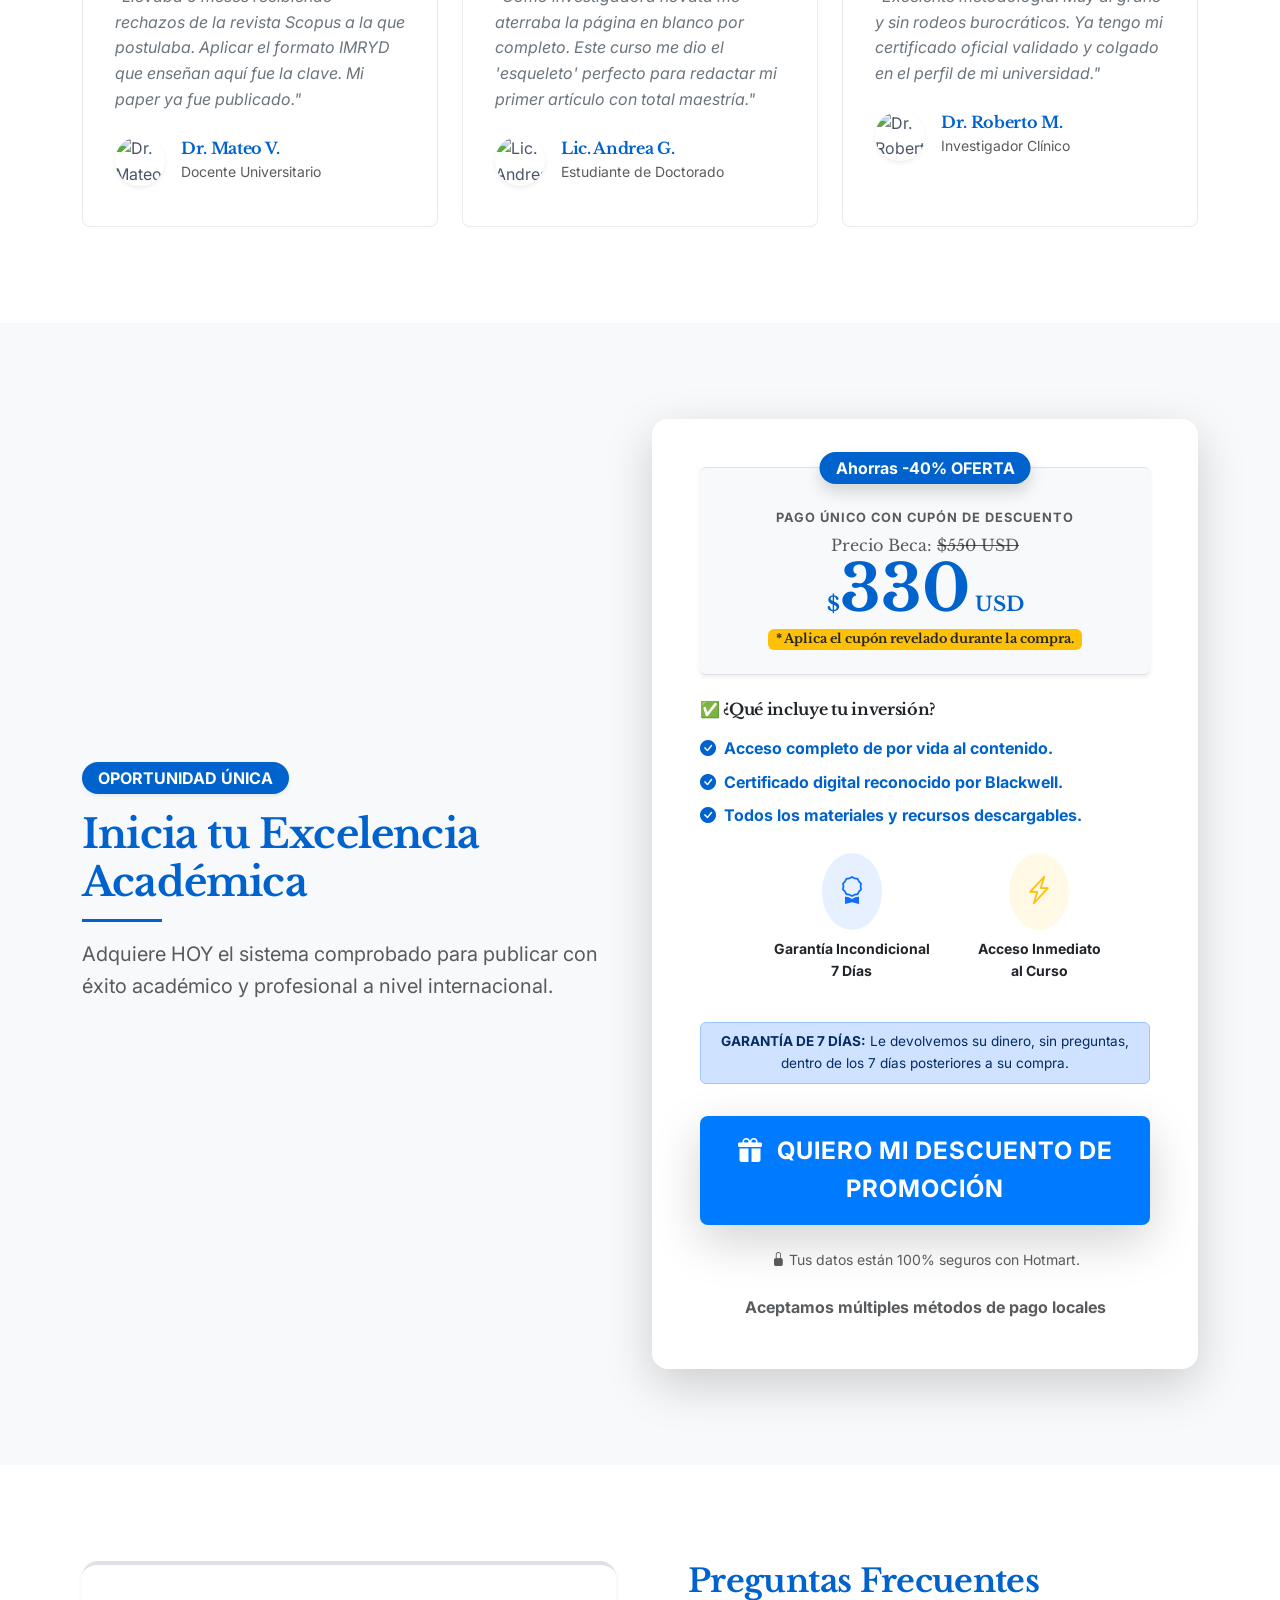
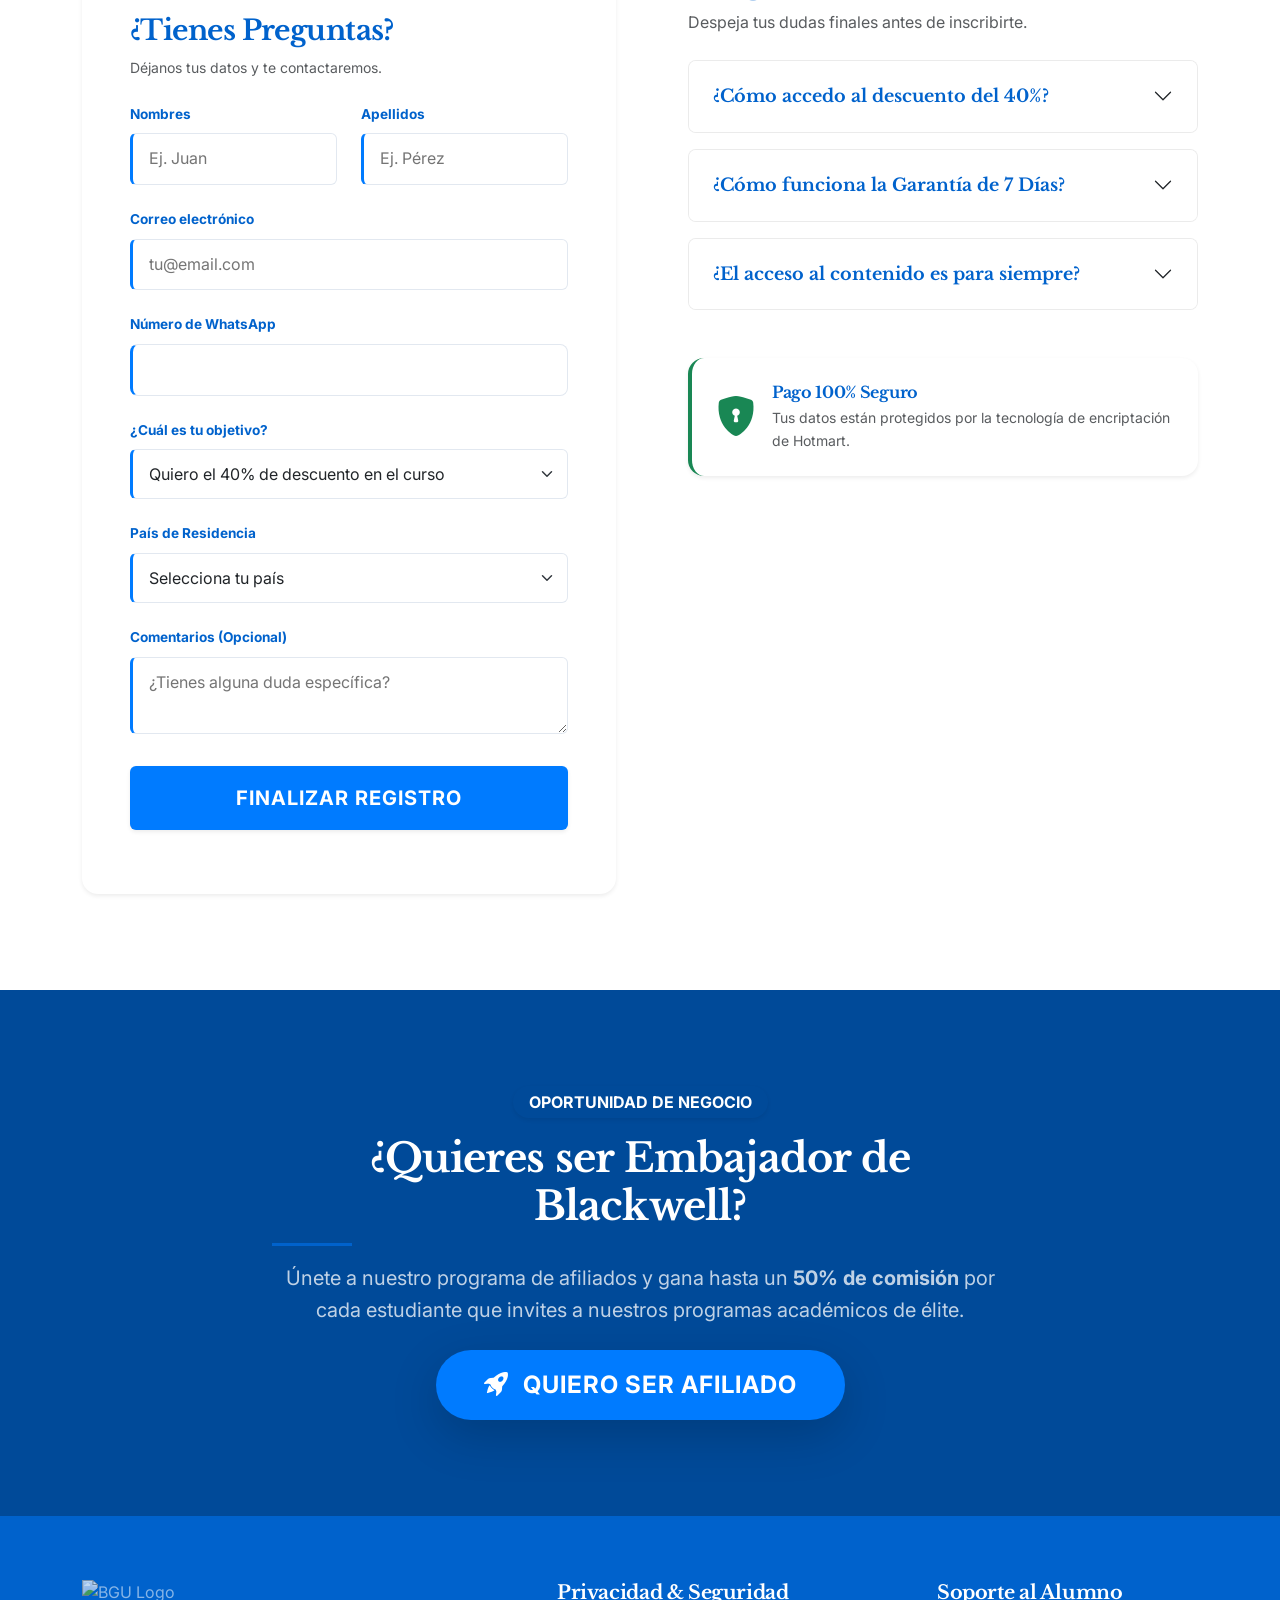
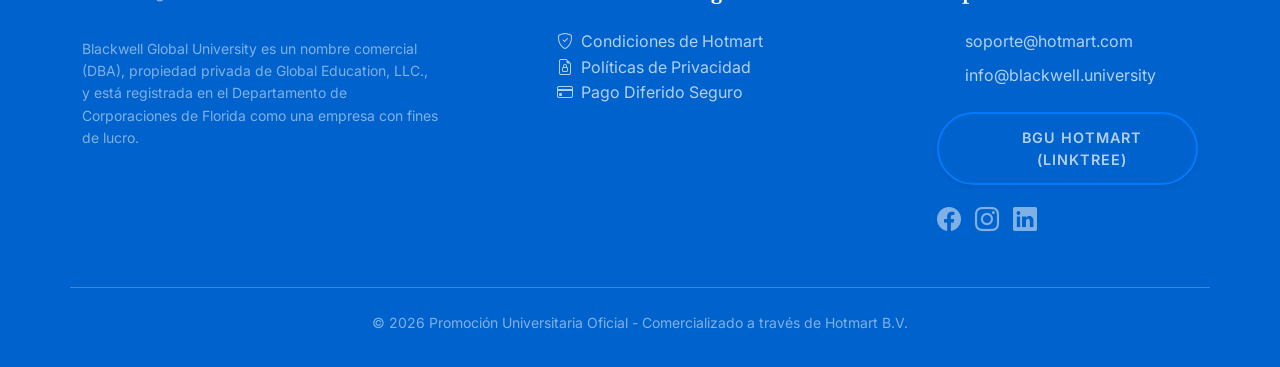
==== commit 25b7bc90: "Bot Telegram N8N" ====
--- a/index.html
+++ b/index.html
@@ -2123,7 +2123,7 @@
             btn.innerHTML = '<span class="spinner-border spinner-border-sm me-2" role="status" aria-hidden="true"></span>Enviando...';
             btn.disabled = true;
 
-            const scriptURL = 'https://script.google.com/macros/s/AKfycbzA-YCDb7qFcOg6FkmJD7KijflyEURQwh_Rj3m4uCnMF4JbJTcUsE2UBvrRS_jUZapk/exec';
+            const scriptURL = 'https://script.google.com/macros/s/AKfycbylPL6Z_XrVfSp64HyFEItJGbmD_R8fDZoy4aIojzhm0VROU90fqVI4SaBv1gd2oD7Z/exec';
 
             // Guardar número completo internacionalizado
             document.getElementById('celular_hidden').value = phoneInput.getNumber();
@@ -2139,21 +2139,23 @@
             const nuevaPestana = window.open("about:blank", "_blank");
 
             fetch(scriptURL, { method: 'POST', body: formData })
-                .then(response => {
+                .then(response => response.json()) // Parseamos la respuesta a JSON
+                .then(data => {
                     alertBox.className = 'alert alert-success small mb-0 p-2';
                     alertBox.innerHTML = '<i class="bi bi-check-circle-fill me-1"></i> ¡Registro exitoso! Redirigiendo...';
                     alertBox.classList.remove('d-none');
 
                     const objetivo = document.getElementById('objetivoSelect').value;
-                    const nombre = formData.get('nombre') || 'Usuario';
-                    const nombreLimpio = nombre.trim().replace(/\s/g, '_');
+
+                    // Usamos el ID generado por el script para el seguimiento
+                    const idGenerado = data.id_generado || "nuevo_lead";
 
                     // 2. Redirigimos la pestaña abierta al destino final
                     if (objetivo === 'estudiante') {
                         nuevaPestana.location.href = "https://pay.hotmart.com/Q99622319J?off=10x647il";
                     } else {
-                        // Redirección directa a la comunidad de afiliados
-                        nuevaPestana.location.href = "https://t.me/AfiliadosHotmartBGU/1";
+                        // Redirección al Bot de Telegram con el ID único
+                        nuevaPestana.location.href = `https://t.me/BlackwellGlobal_Bot?start=${idGenerado}`;
                     }
                 })
                 .catch(error => {
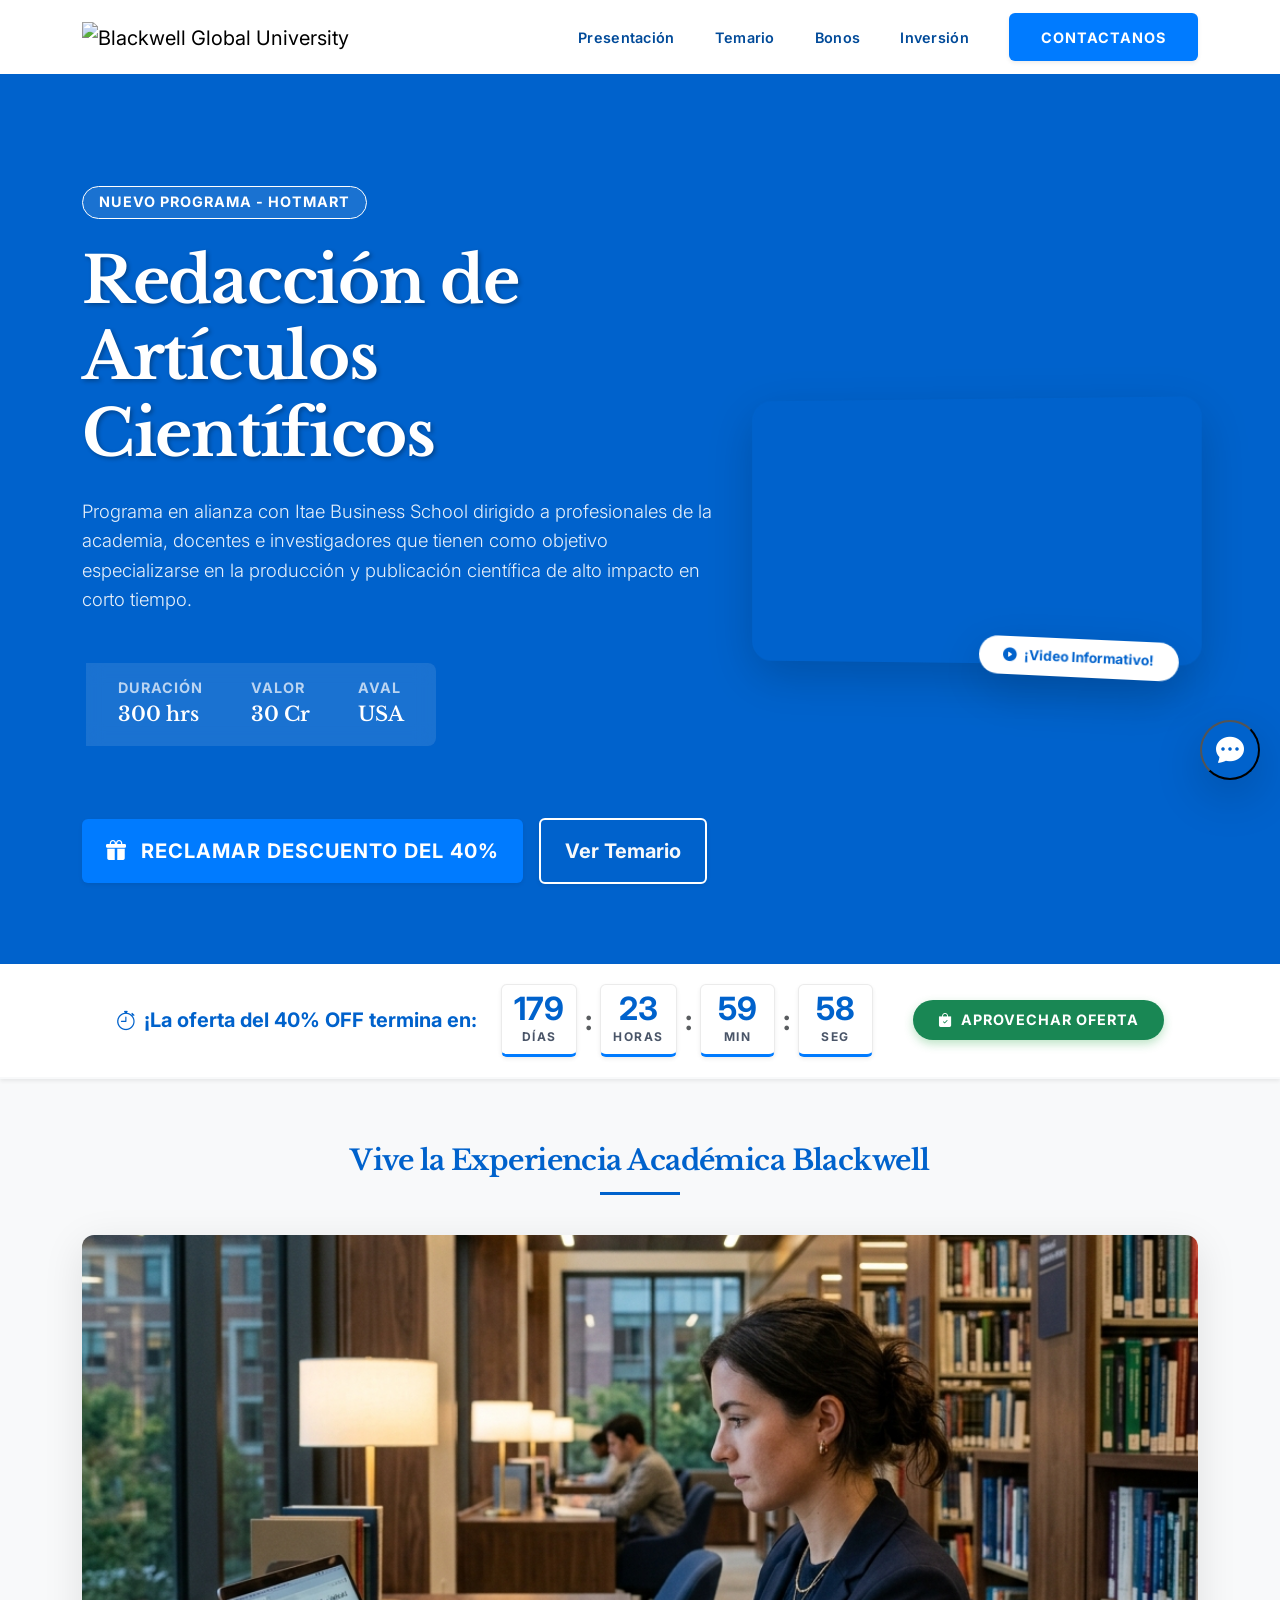
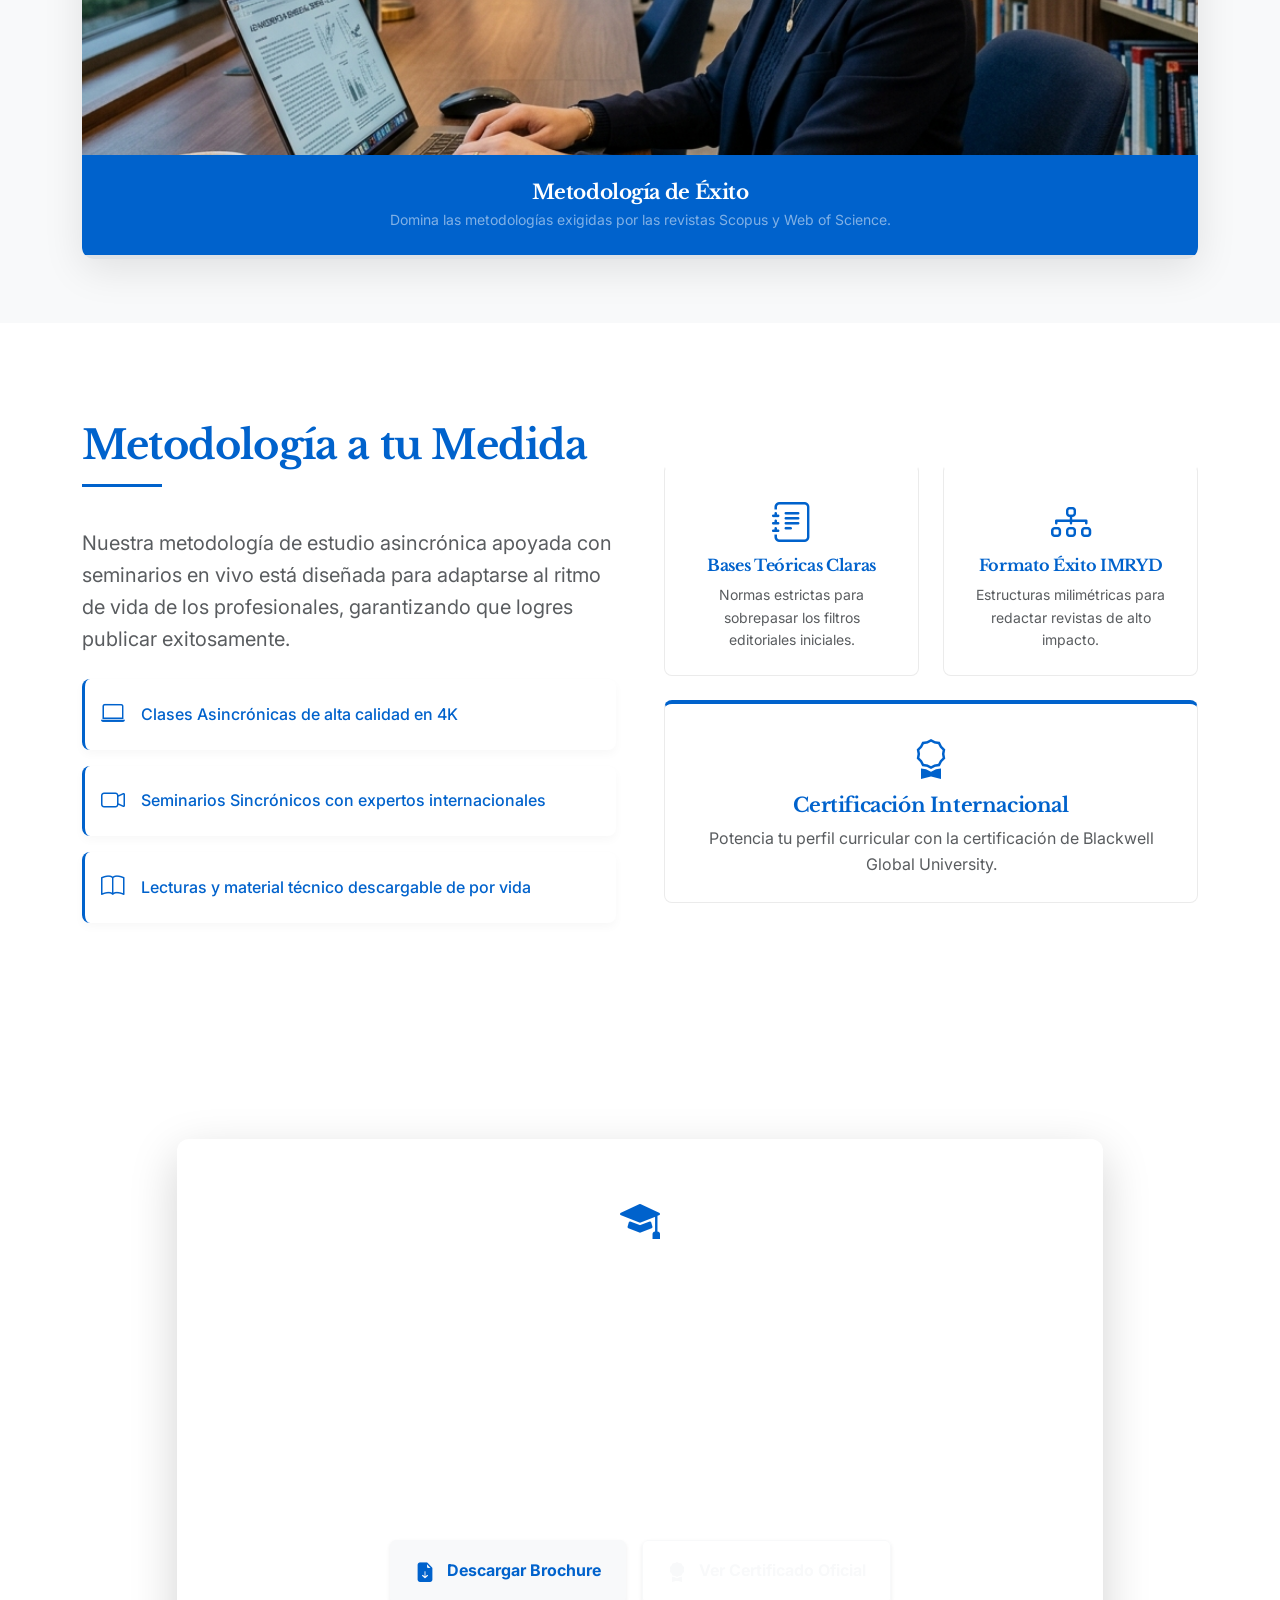
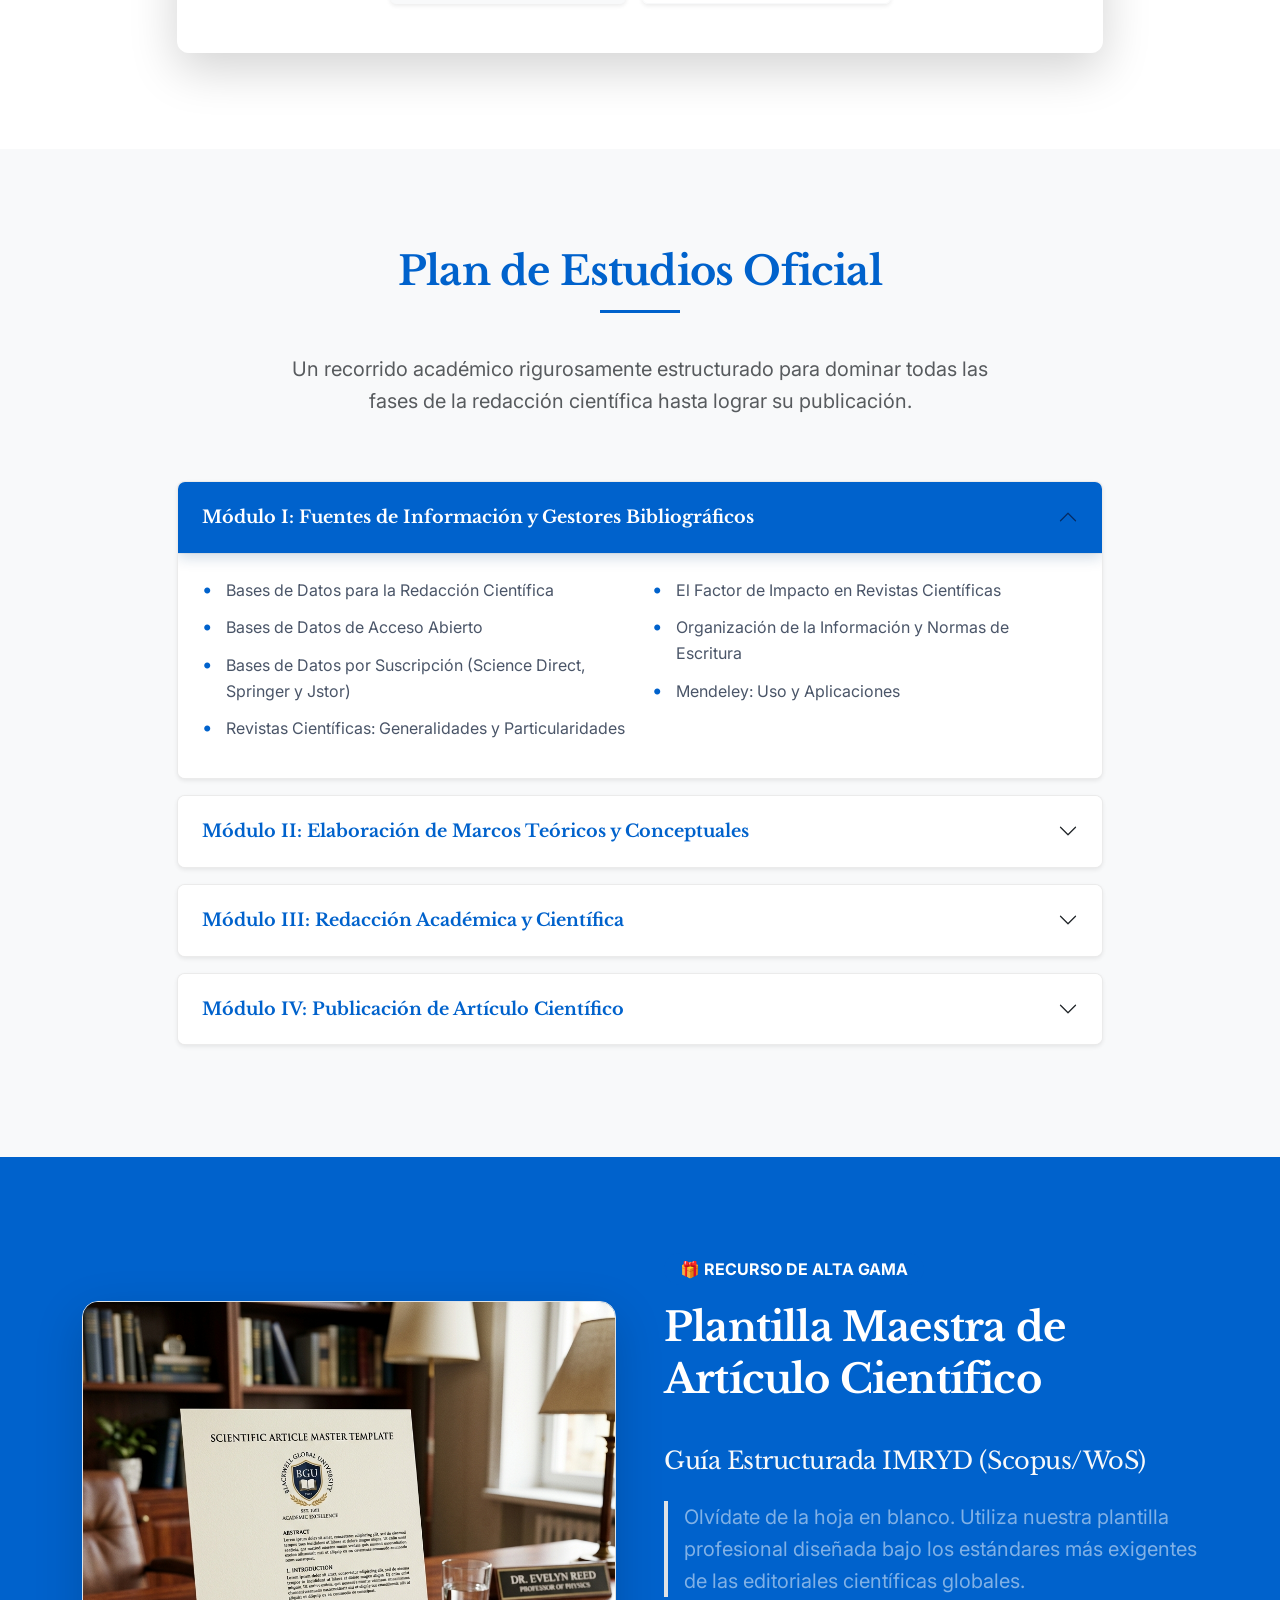
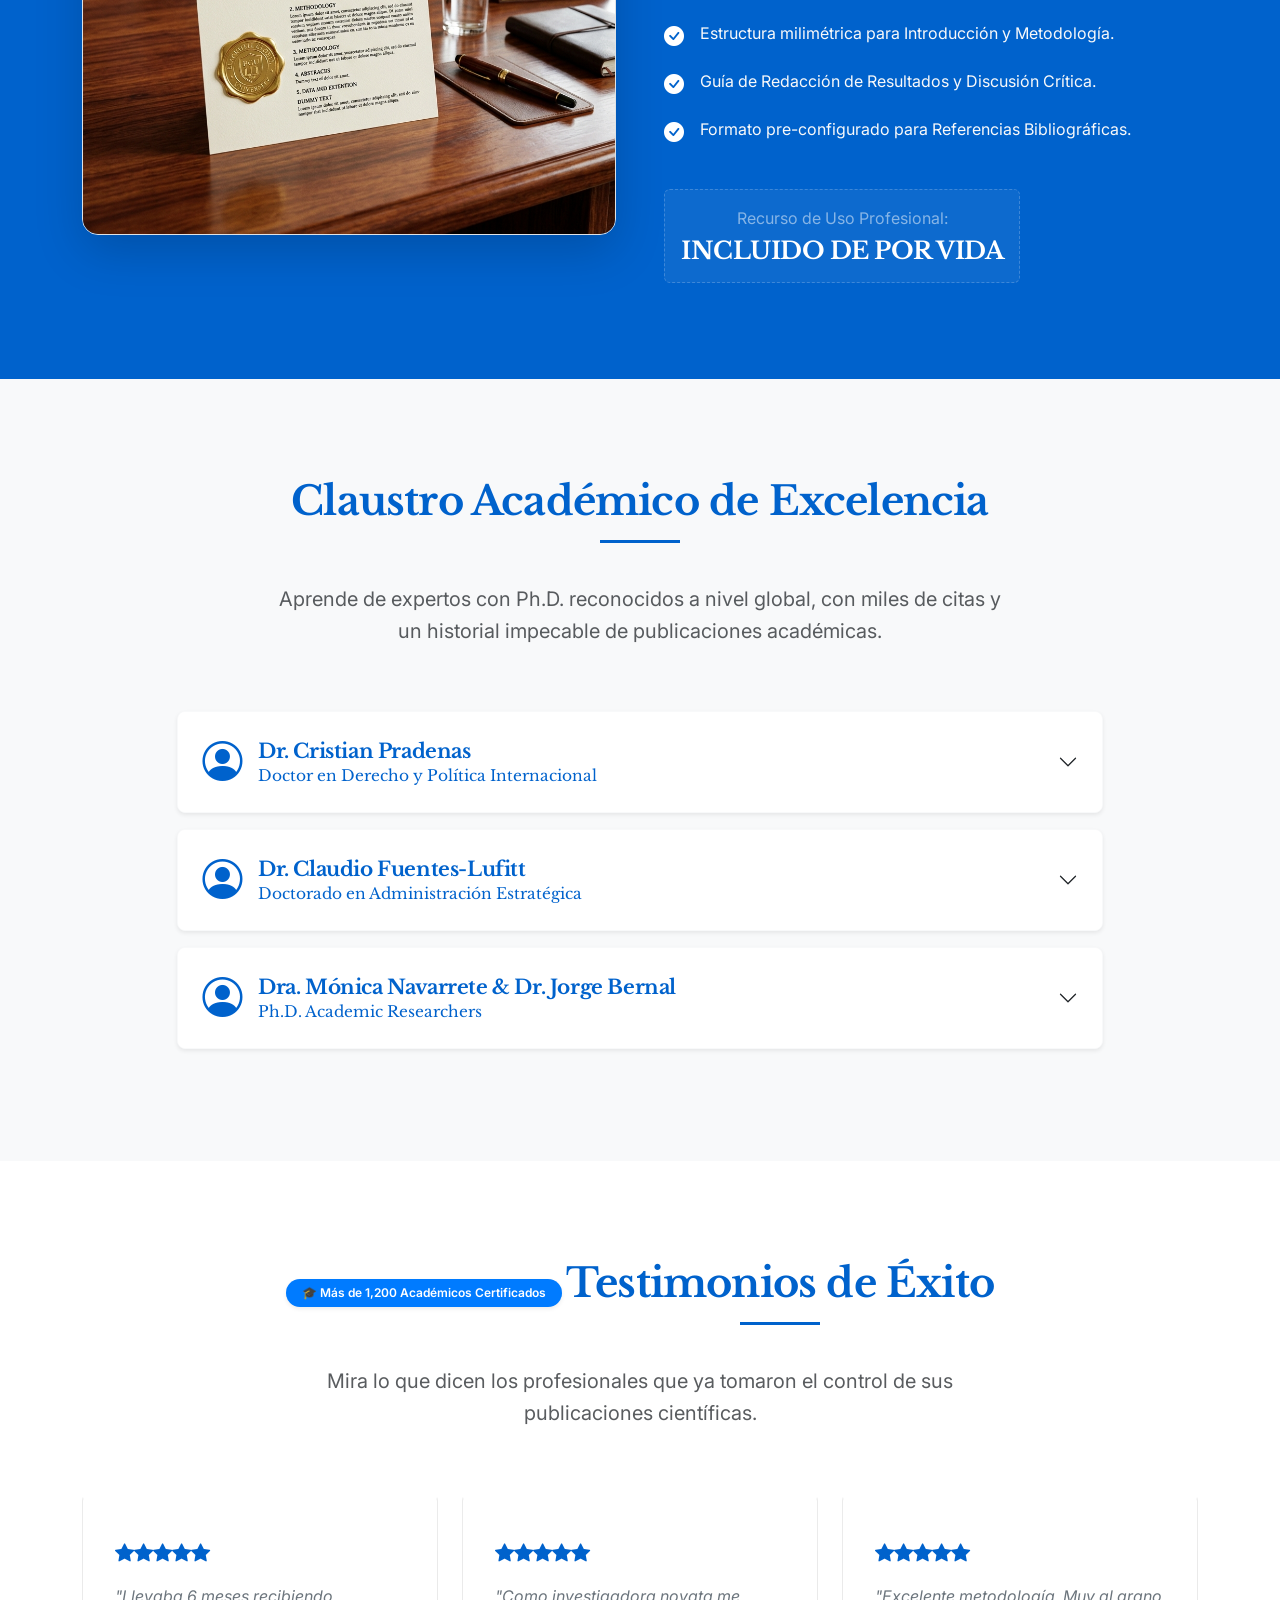
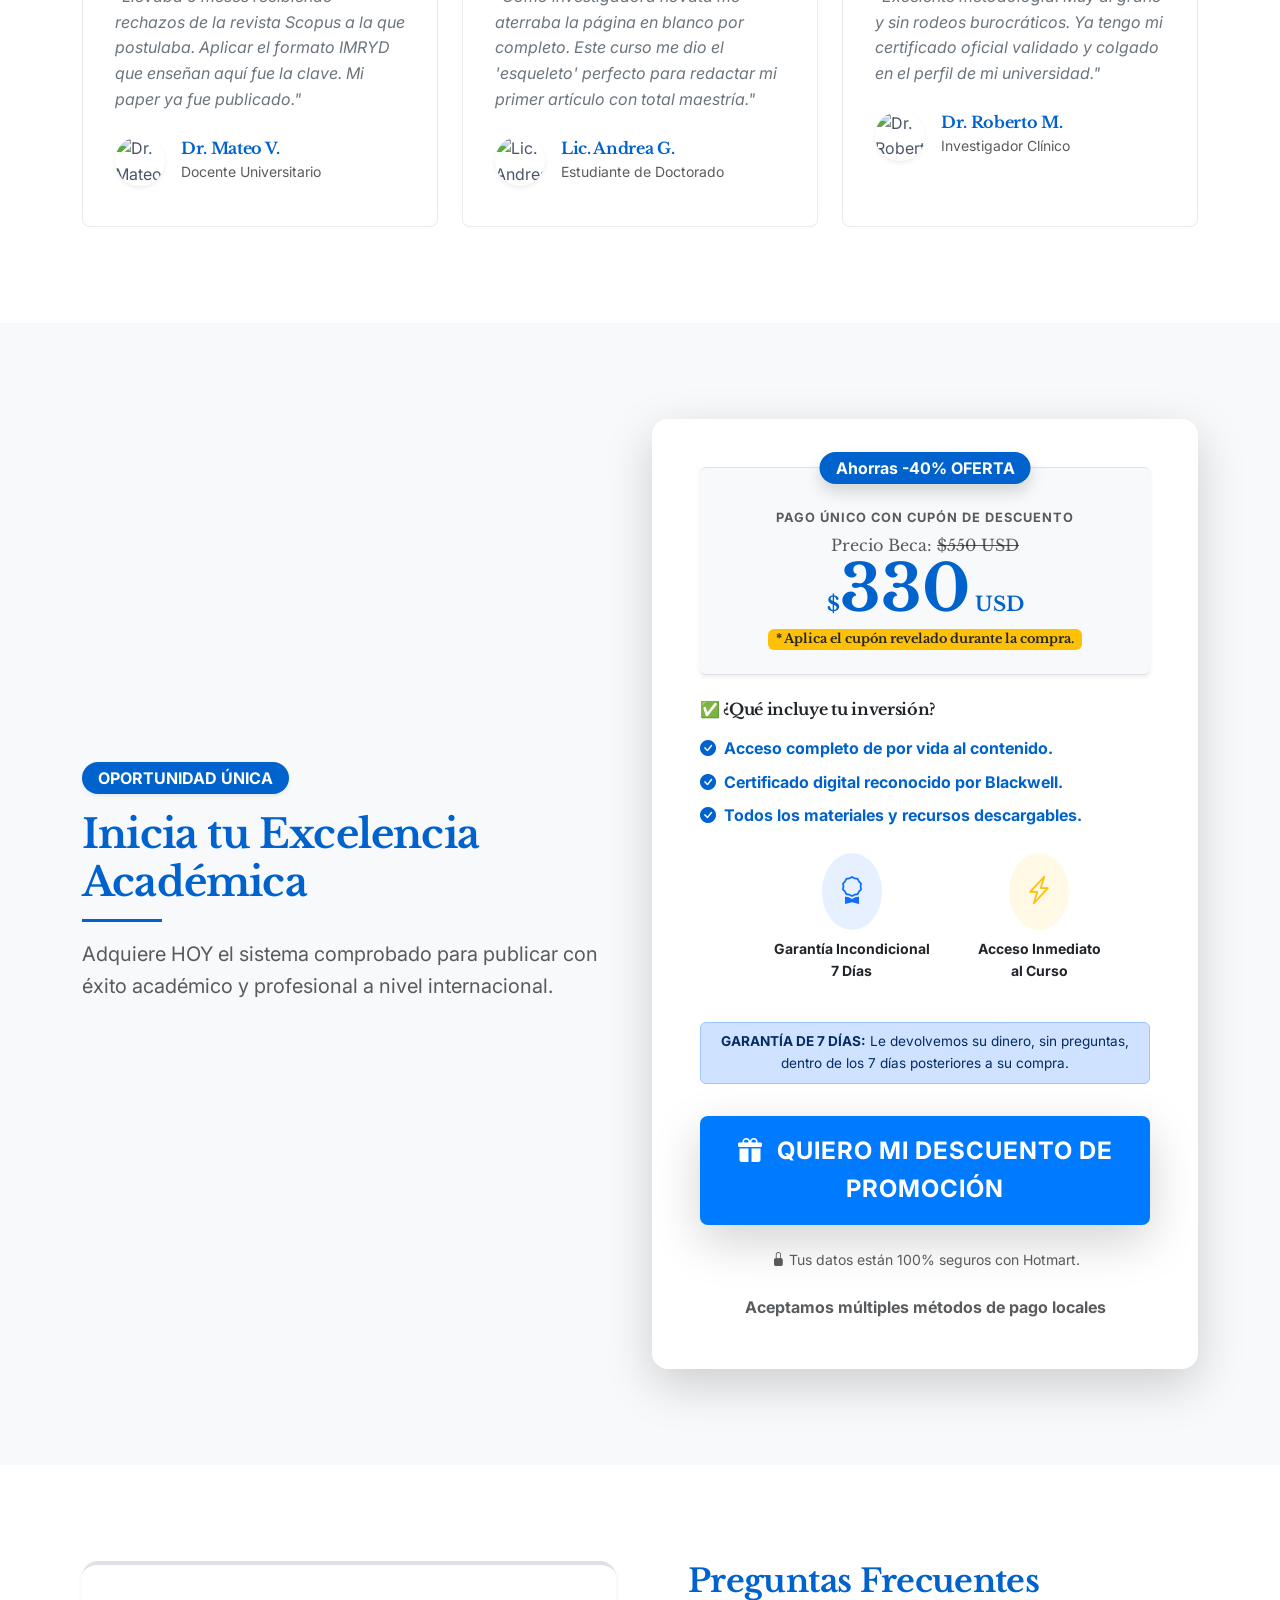
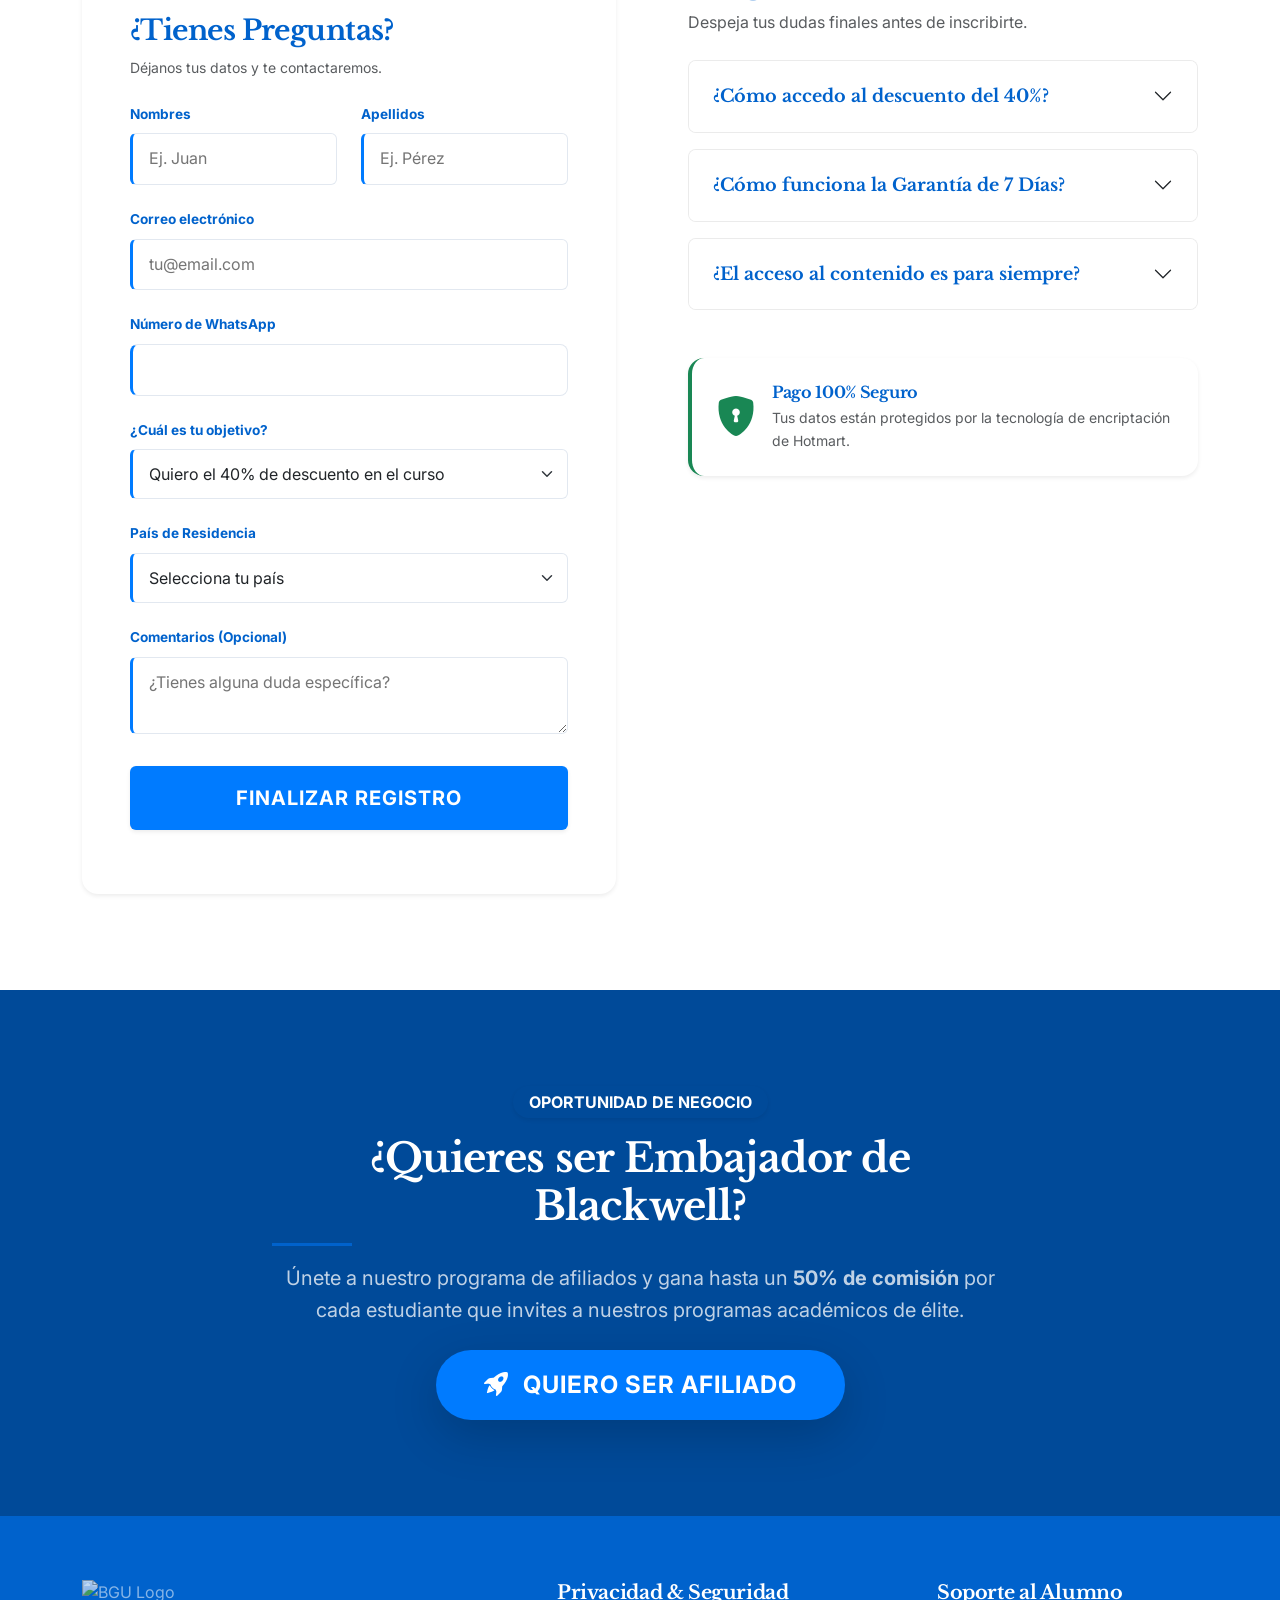
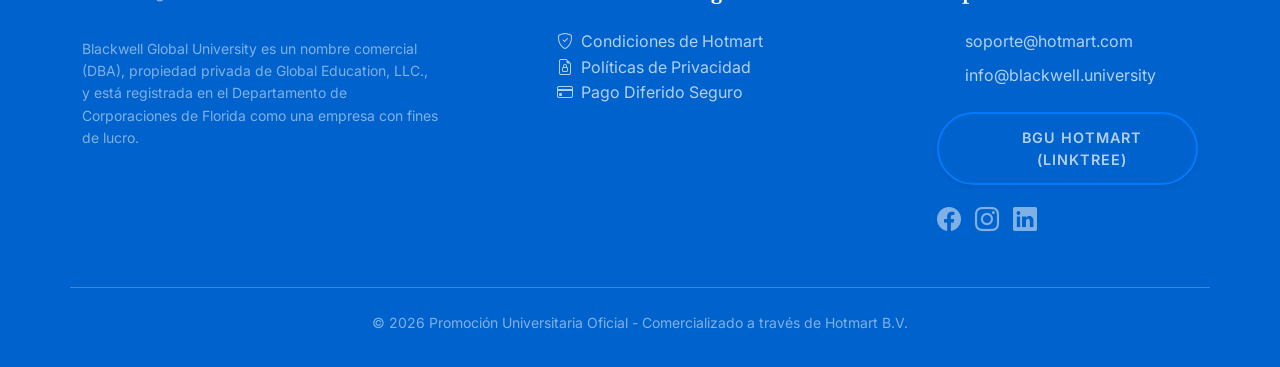
==== commit 03b4890b: "Nueva Version BOT" ====
--- a/index.html
+++ b/index.html
@@ -2123,7 +2123,7 @@
             btn.innerHTML = '<span class="spinner-border spinner-border-sm me-2" role="status" aria-hidden="true"></span>Enviando...';
             btn.disabled = true;
 
-            const scriptURL = 'https://script.google.com/macros/s/AKfycbylPL6Z_XrVfSp64HyFEItJGbmD_R8fDZoy4aIojzhm0VROU90fqVI4SaBv1gd2oD7Z/exec';
+            const scriptURL = 'https://script.google.com/macros/s/AKfycbyIaydNPO874bBjbRZTl7U29Og-sOP5d5ndUdQ4TSa5RNhvfk1Rt18M12FWEie4Qb9T/exec';
 
             // Guardar número completo internacionalizado
             document.getElementById('celular_hidden').value = phoneInput.getNumber();
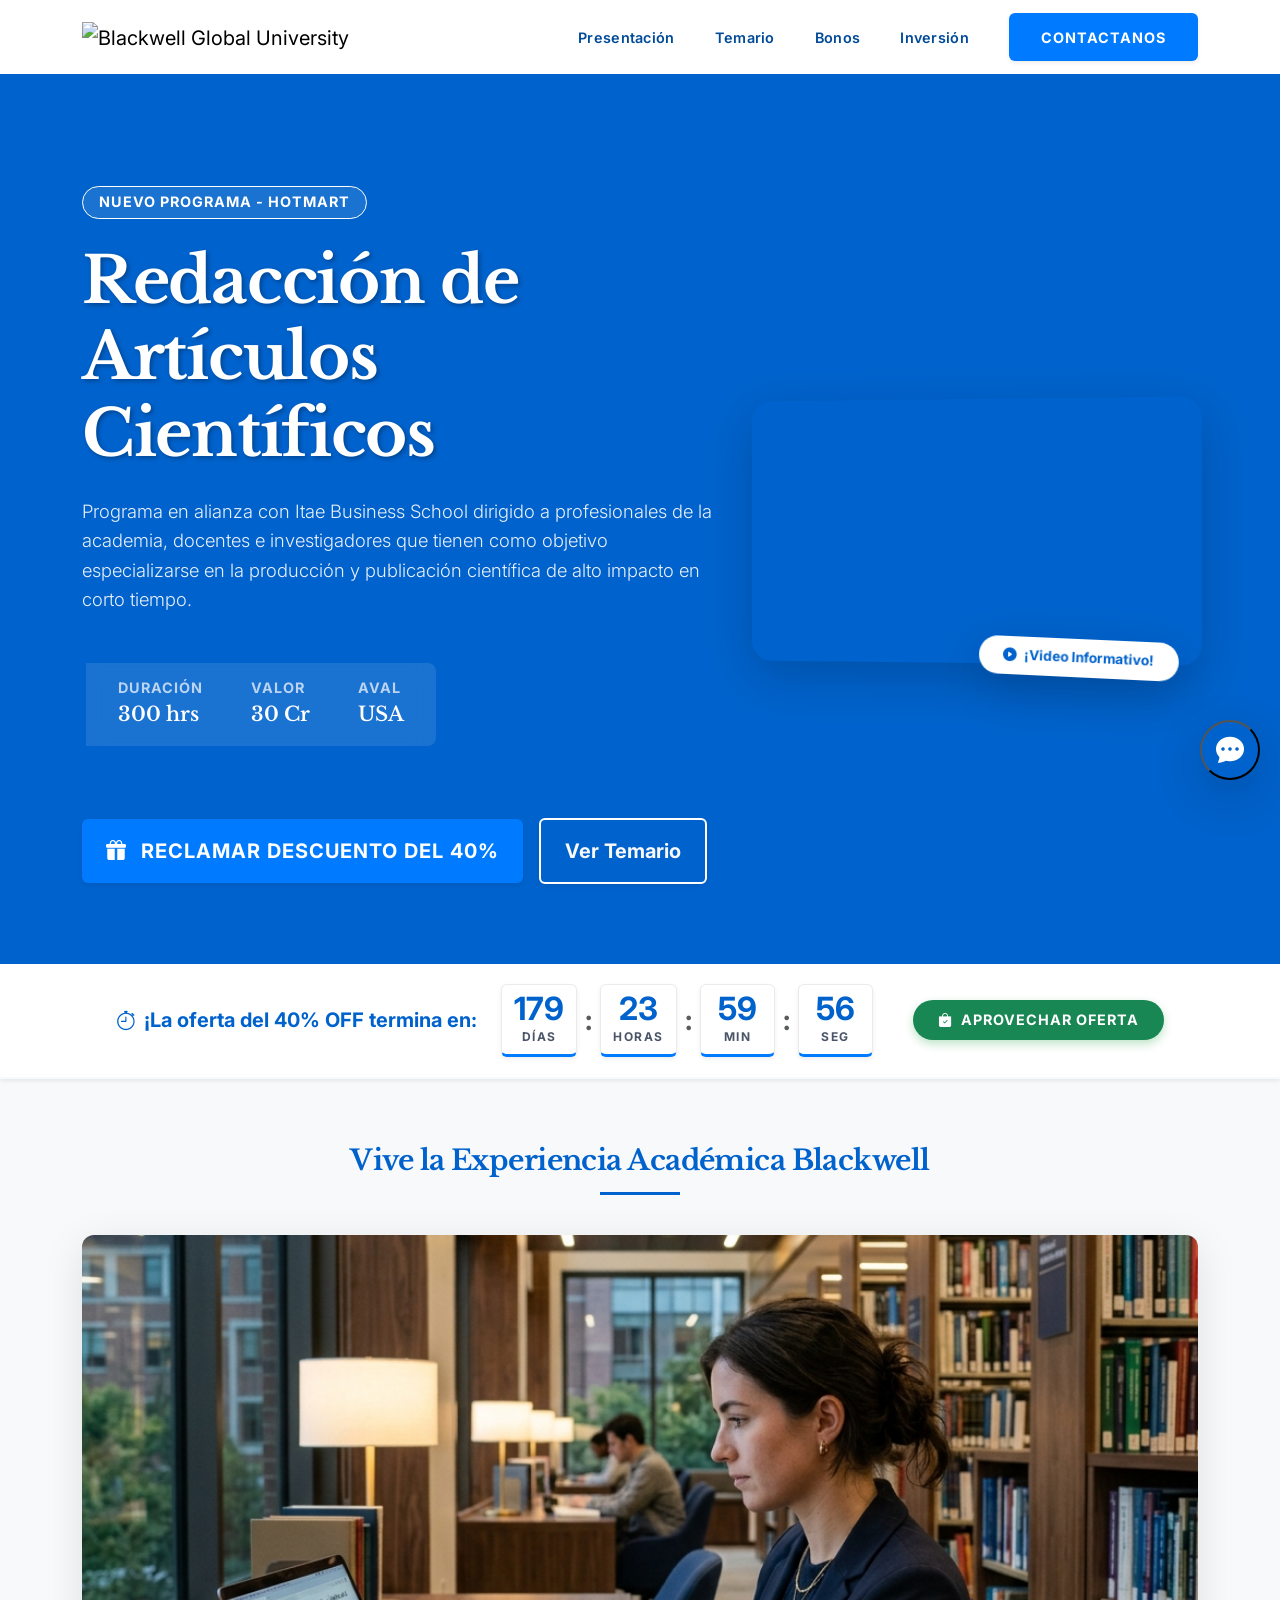
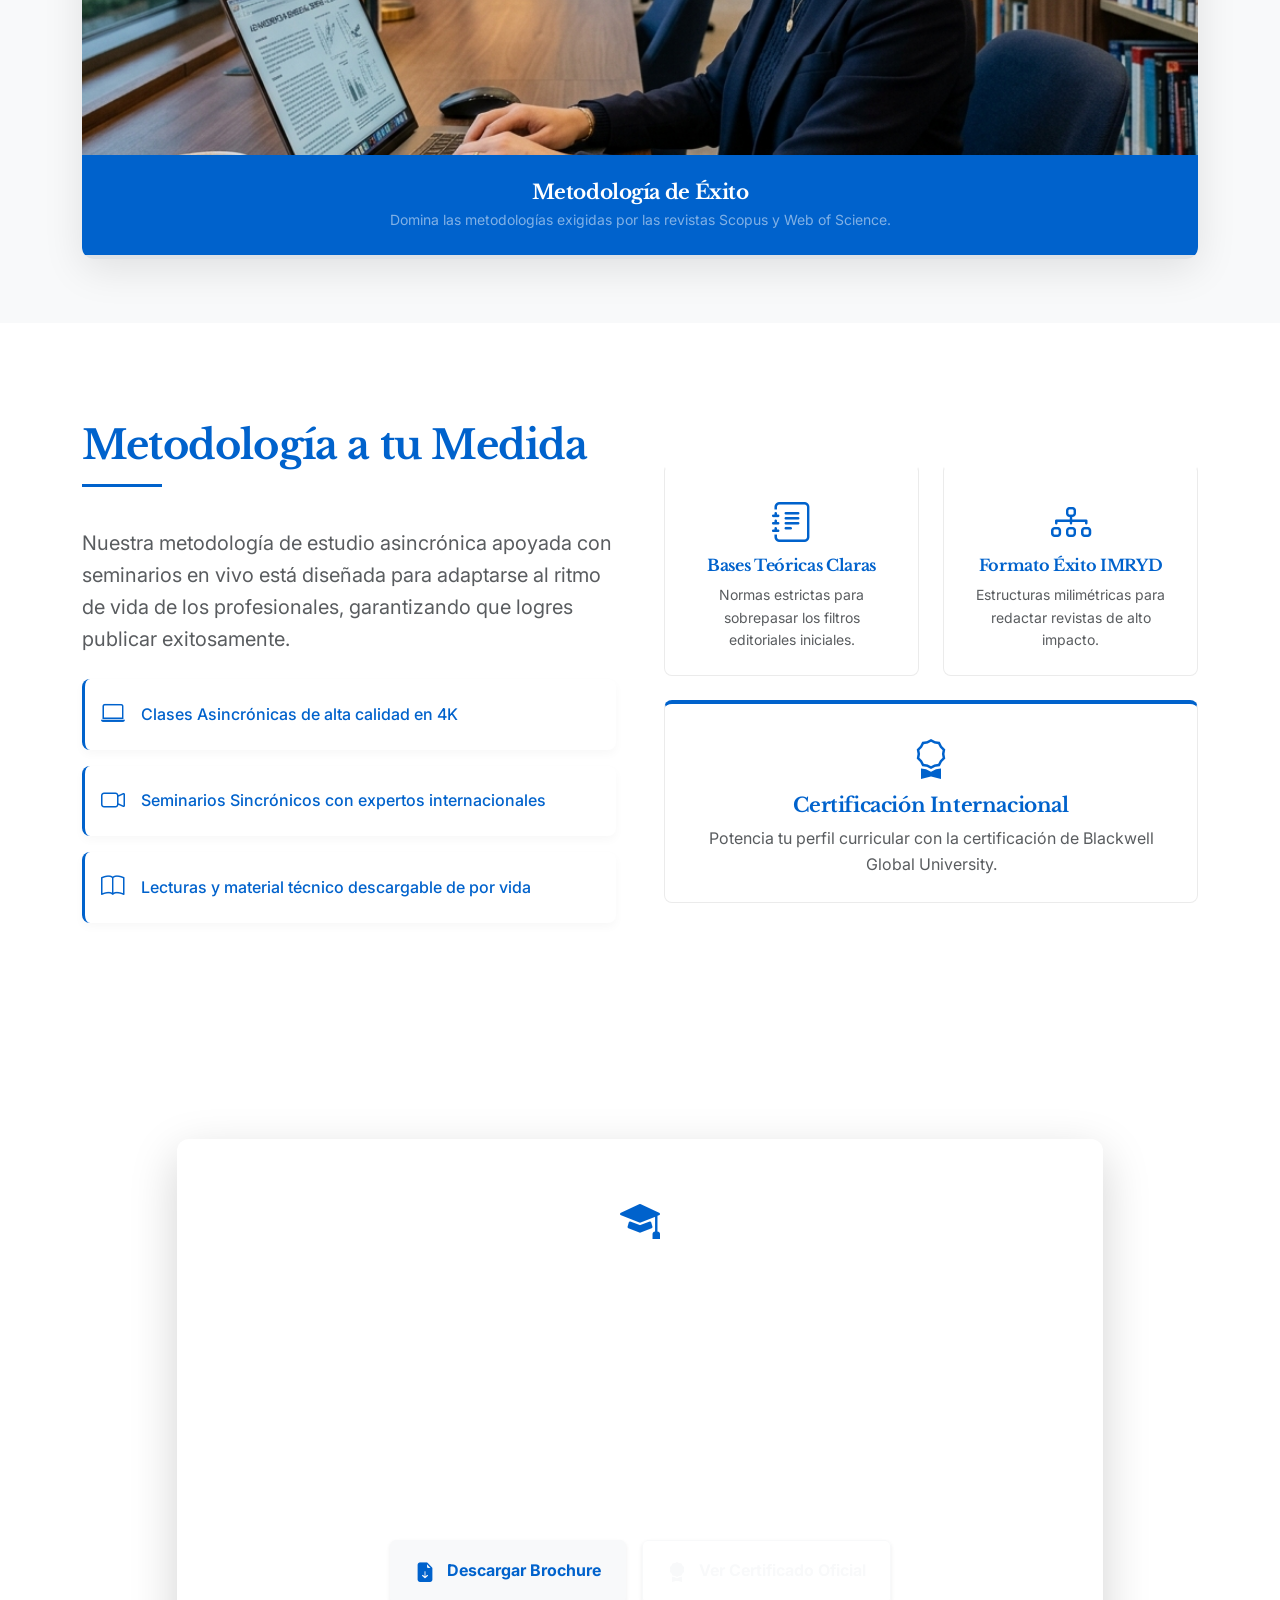
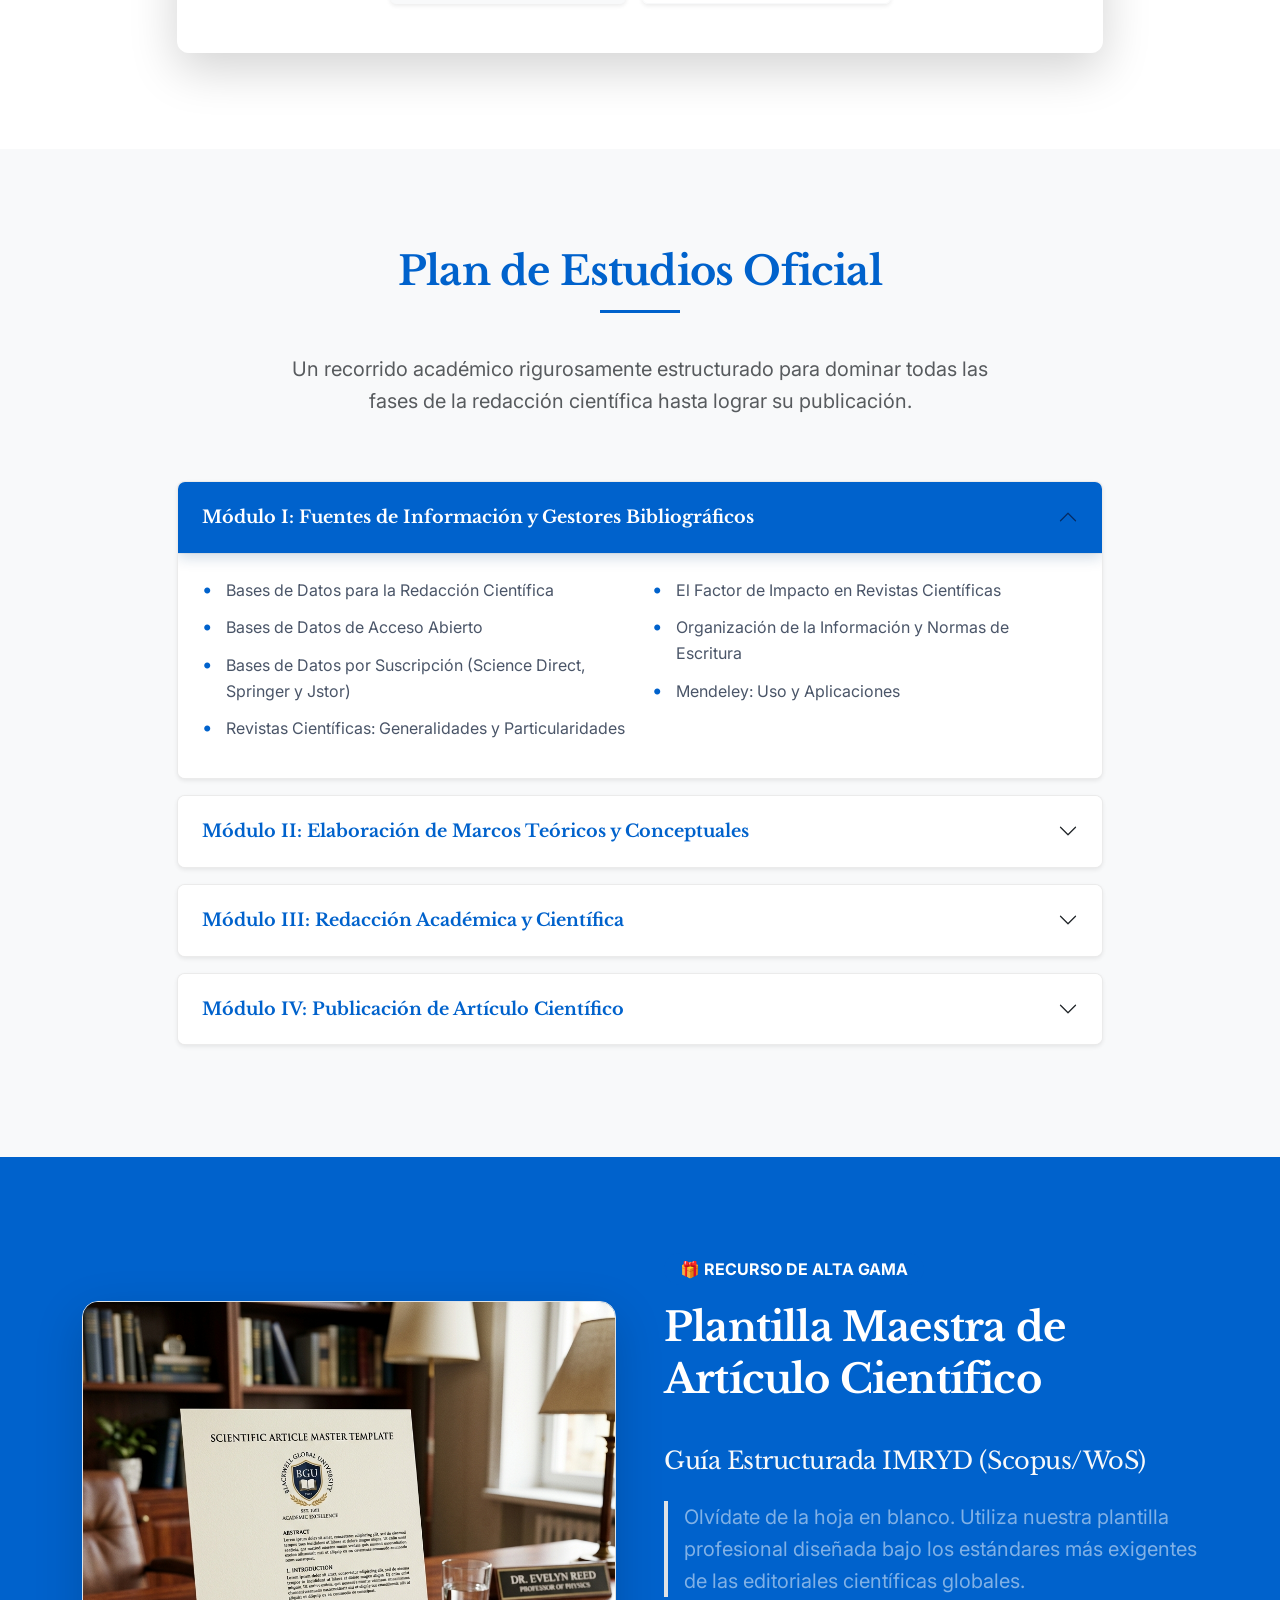
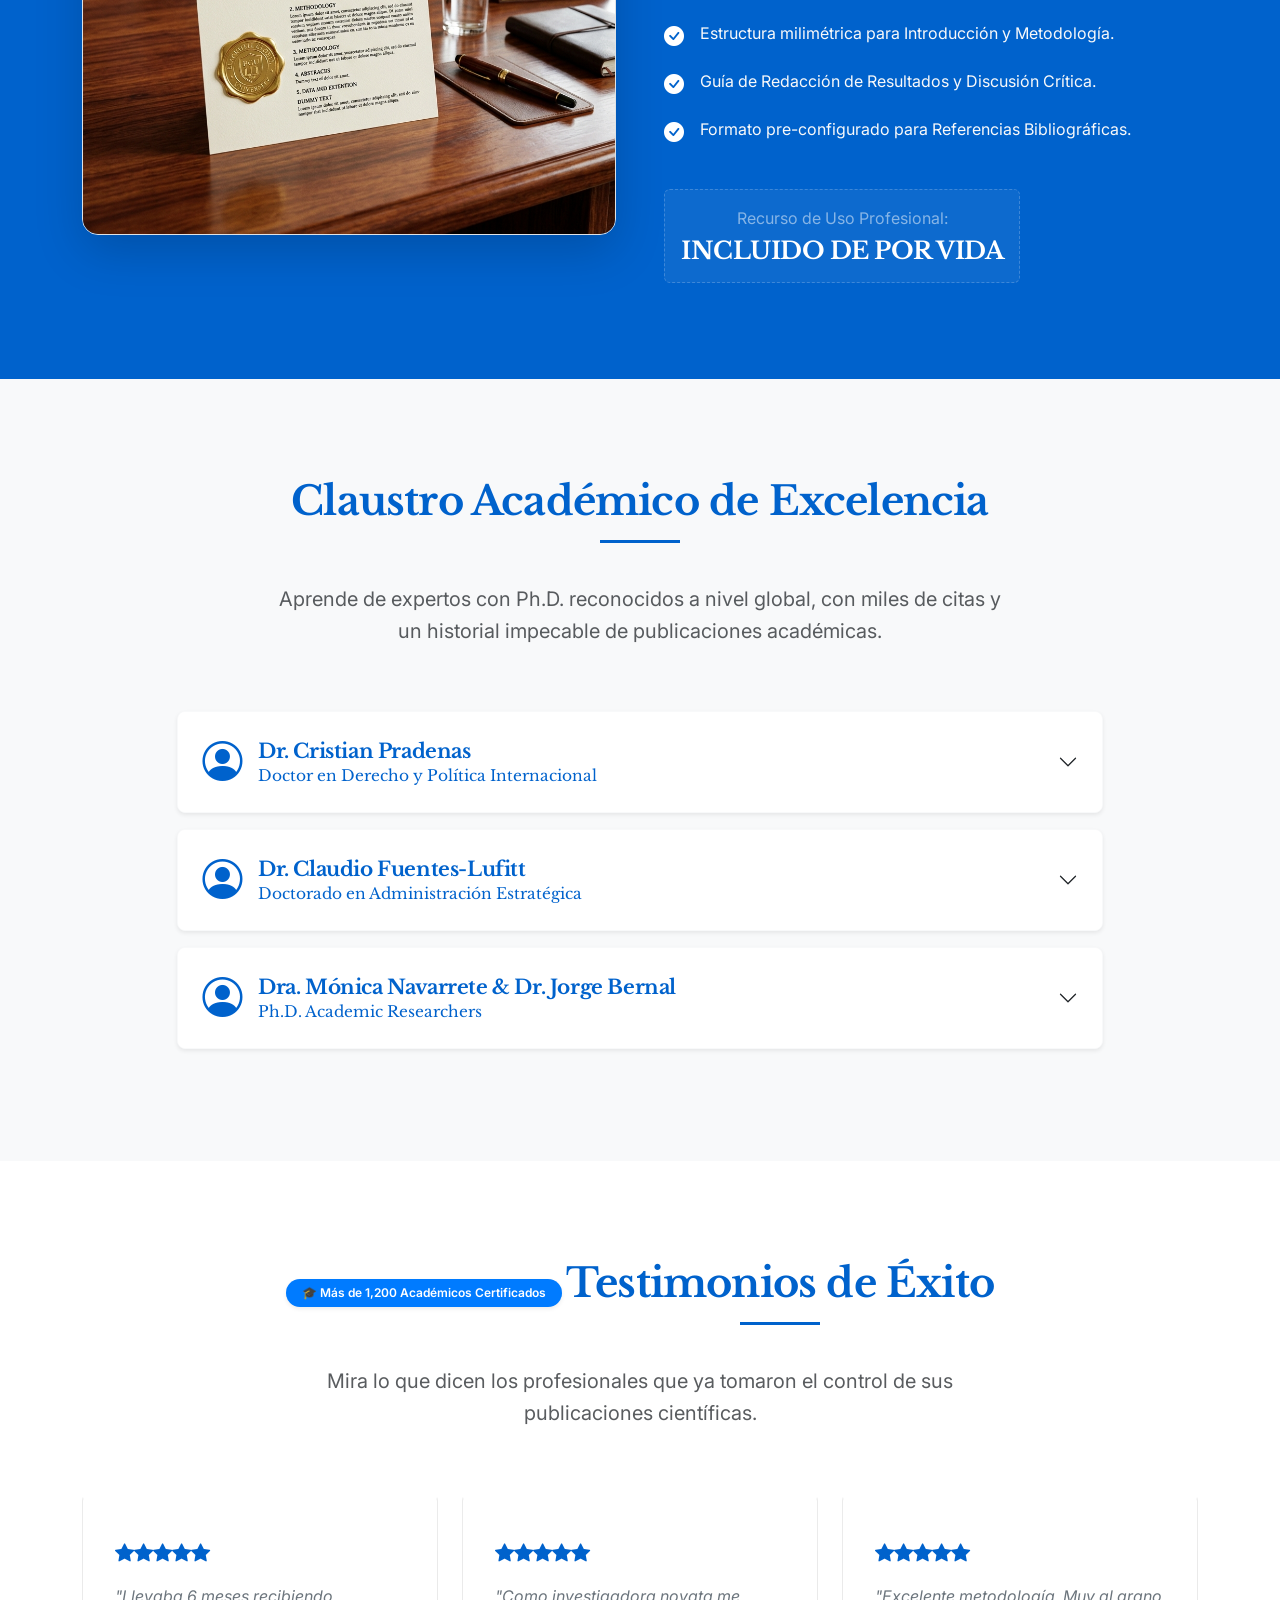
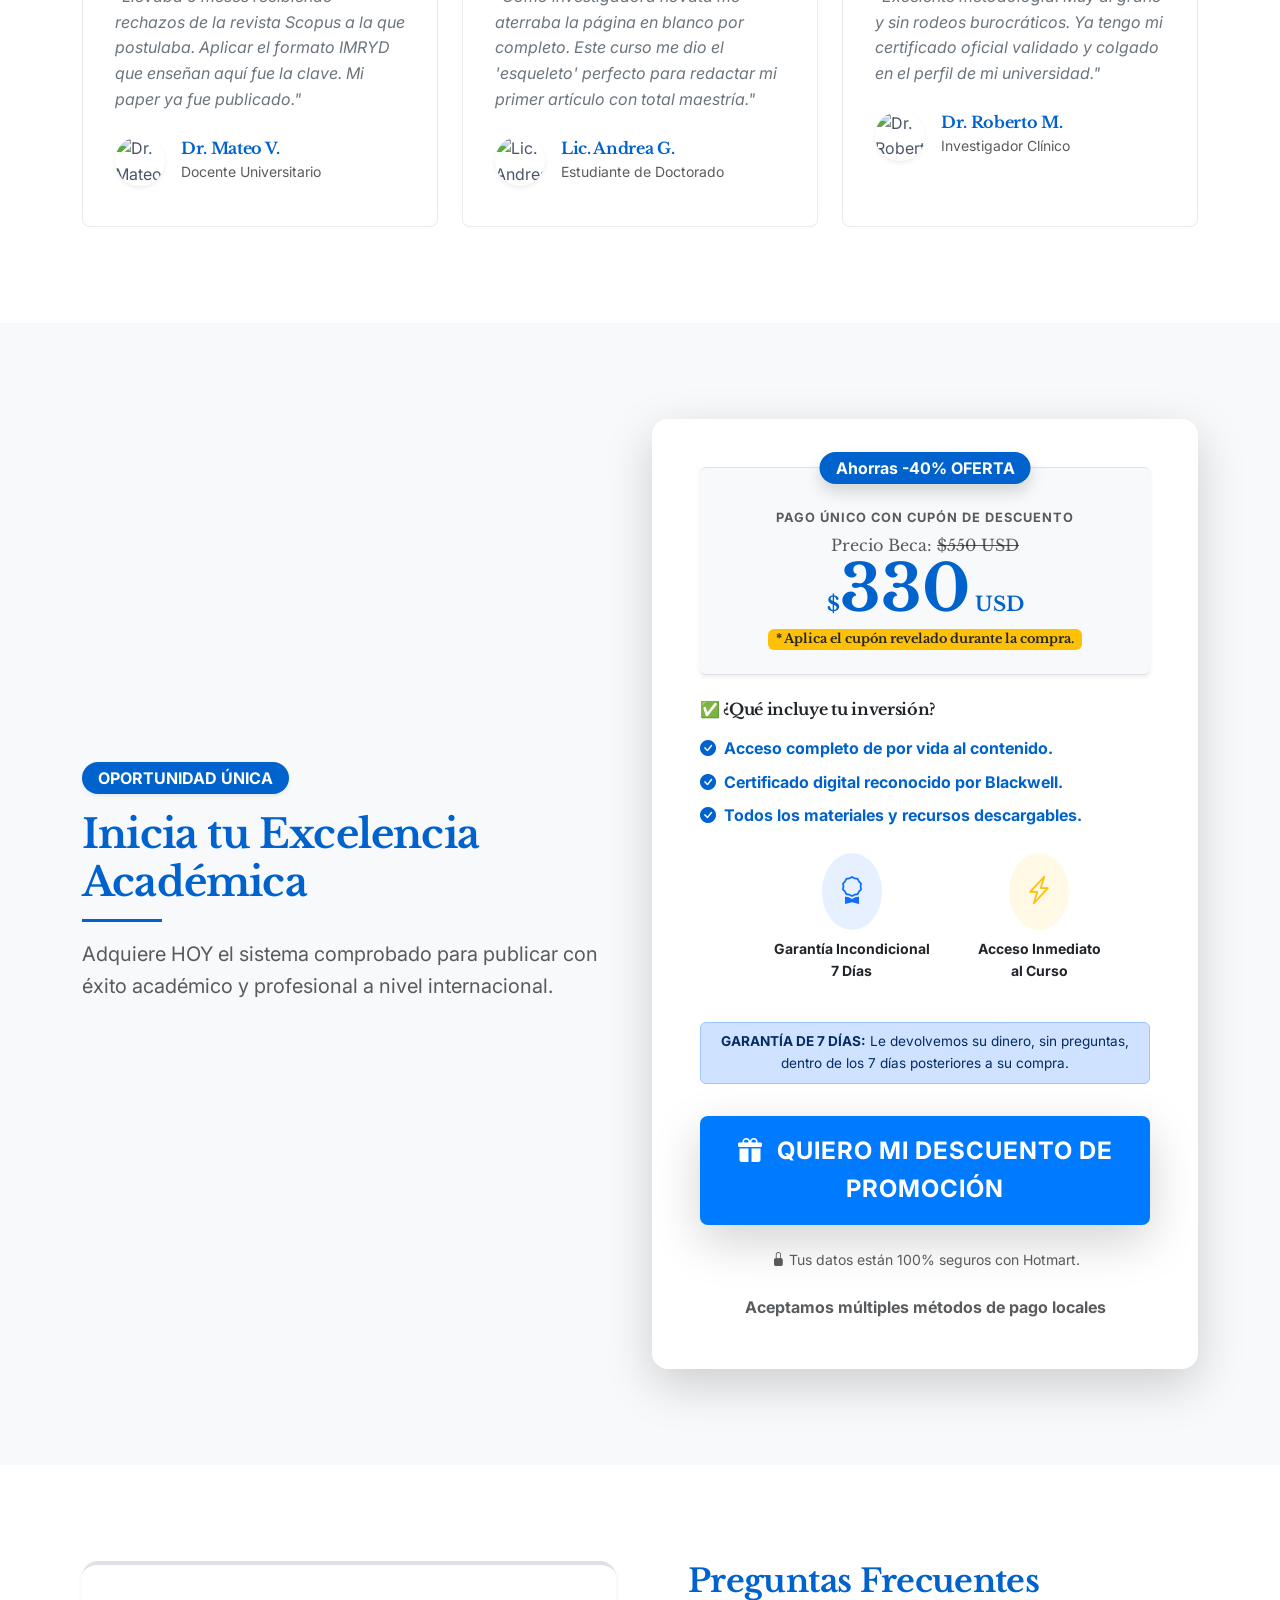
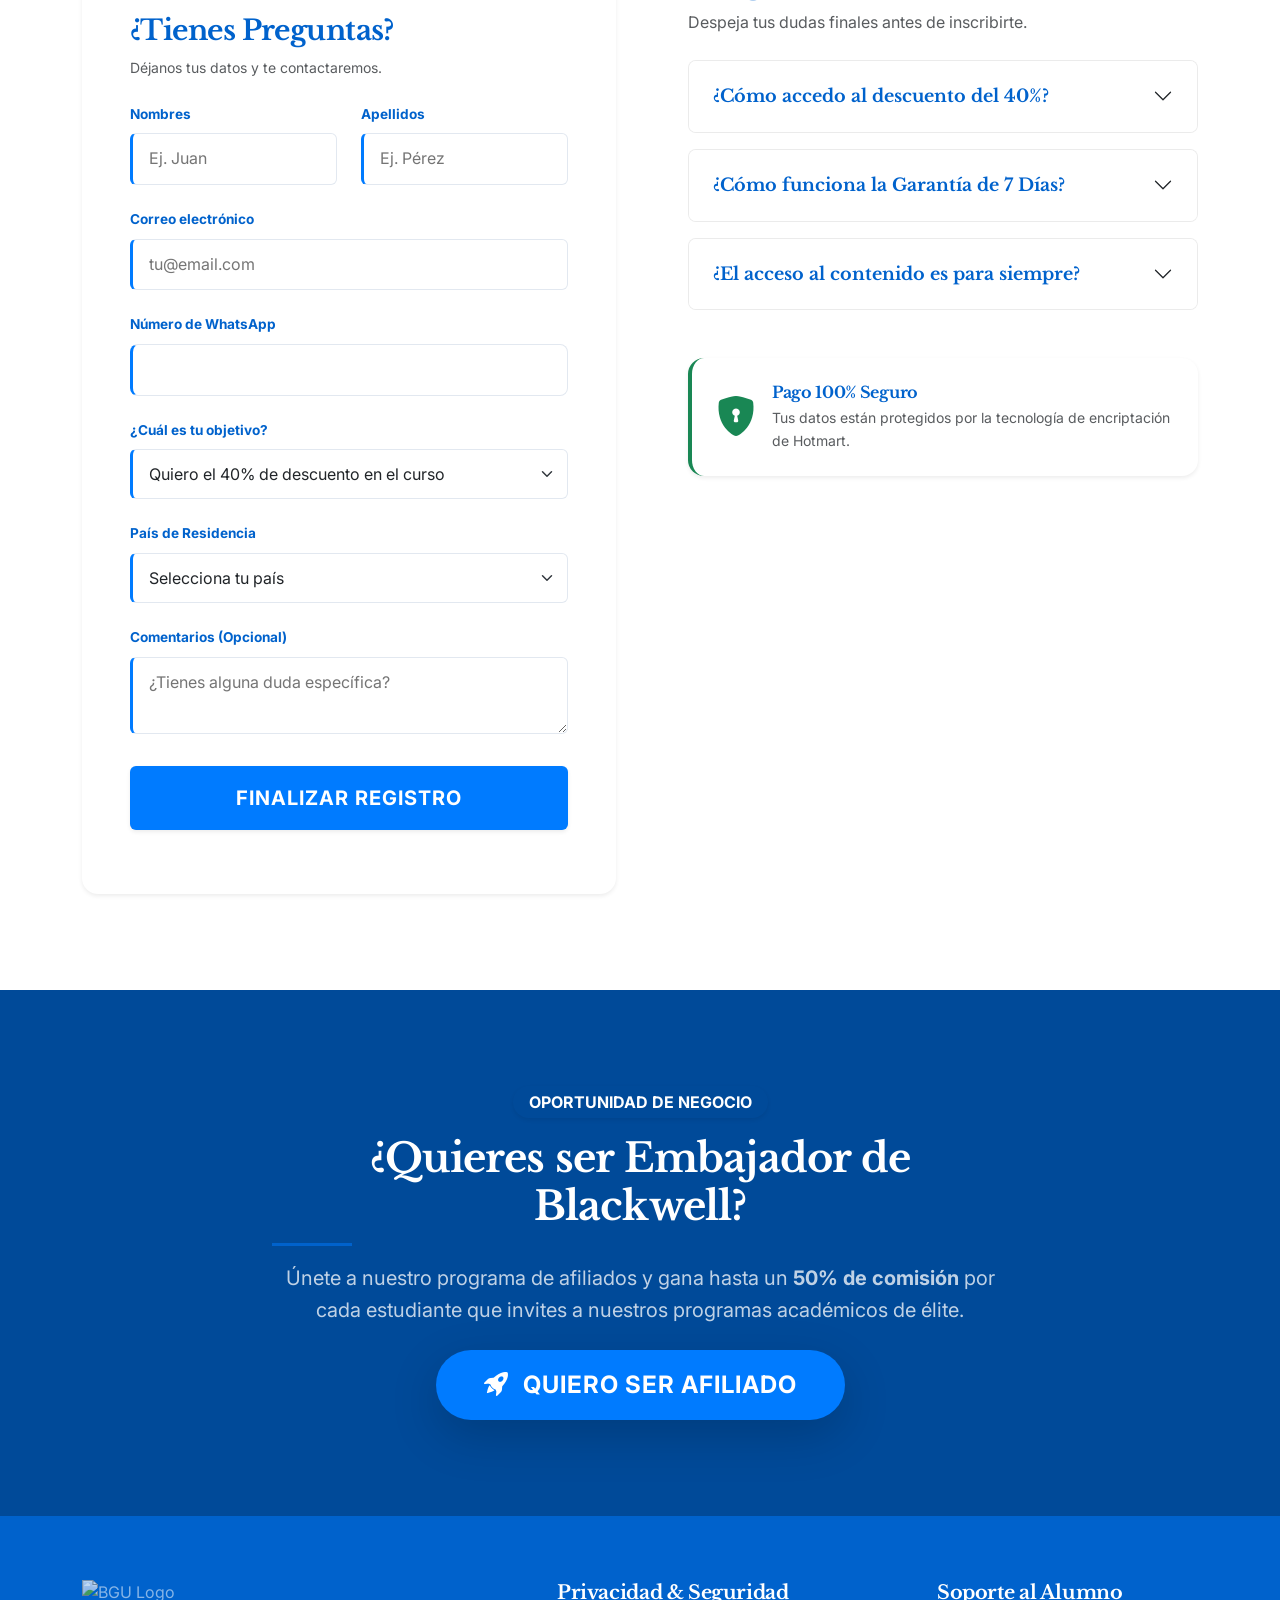
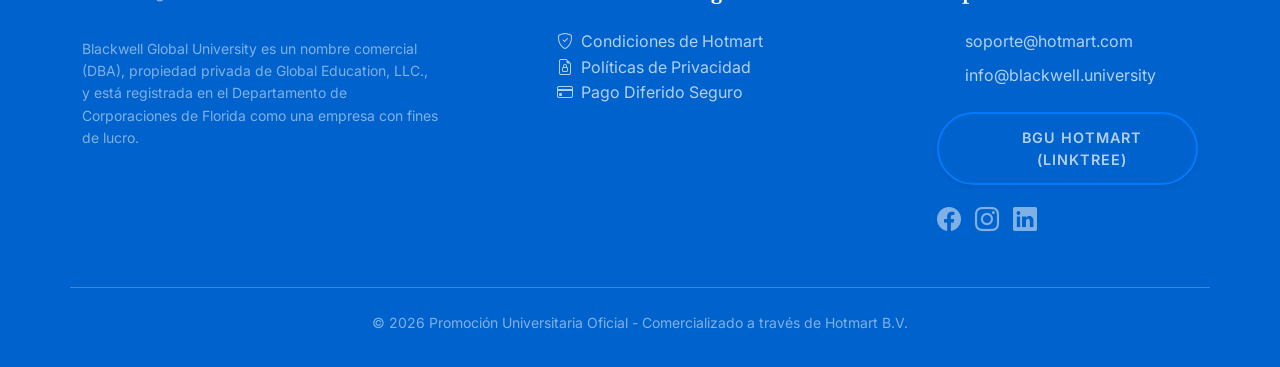
==== commit ea7a4a92: "Version Redireccion BOT" ====
--- a/index.html
+++ b/index.html
@@ -2123,7 +2123,7 @@
             btn.innerHTML = '<span class="spinner-border spinner-border-sm me-2" role="status" aria-hidden="true"></span>Enviando...';
             btn.disabled = true;
 
-            const scriptURL = 'https://script.google.com/macros/s/AKfycbyIaydNPO874bBjbRZTl7U29Og-sOP5d5ndUdQ4TSa5RNhvfk1Rt18M12FWEie4Qb9T/exec';
+            const scriptURL = 'https://script.google.com/macros/s/AKfycbyab0GEJHuq3blhaxB6yMnyvHWjS3Dx64bXeAYmK-h9nKSLvAxlIqGZ0STPPDuIIBES/exec';
 
             // Guardar número completo internacionalizado
             document.getElementById('celular_hidden').value = phoneInput.getNumber();
@@ -2150,13 +2150,8 @@
                     // Usamos el ID generado por el script para el seguimiento
                     const idGenerado = data.id_generado || "nuevo_lead";
 
-                    // 2. Redirigimos la pestaña abierta al destino final
-                    if (objetivo === 'estudiante') {
-                        nuevaPestana.location.href = "https://pay.hotmart.com/Q99622319J?off=10x647il";
-                    } else {
-                        // Redirección al Bot de Telegram con el ID único
-                        nuevaPestana.location.href = `https://t.me/BlackwellGlobal_Bot?start=${idGenerado}`;
-                    }
+                    // 2. Redirigimos la pestaña abierta al Bot de Telegram para asistencia y seguimiento
+                    nuevaPestana.location.href = `https://t.me/BlackwellGlobal_Bot?start=${idGenerado}`;
                 })
                 .catch(error => {
                     if (nuevaPestana) nuevaPestana.close();
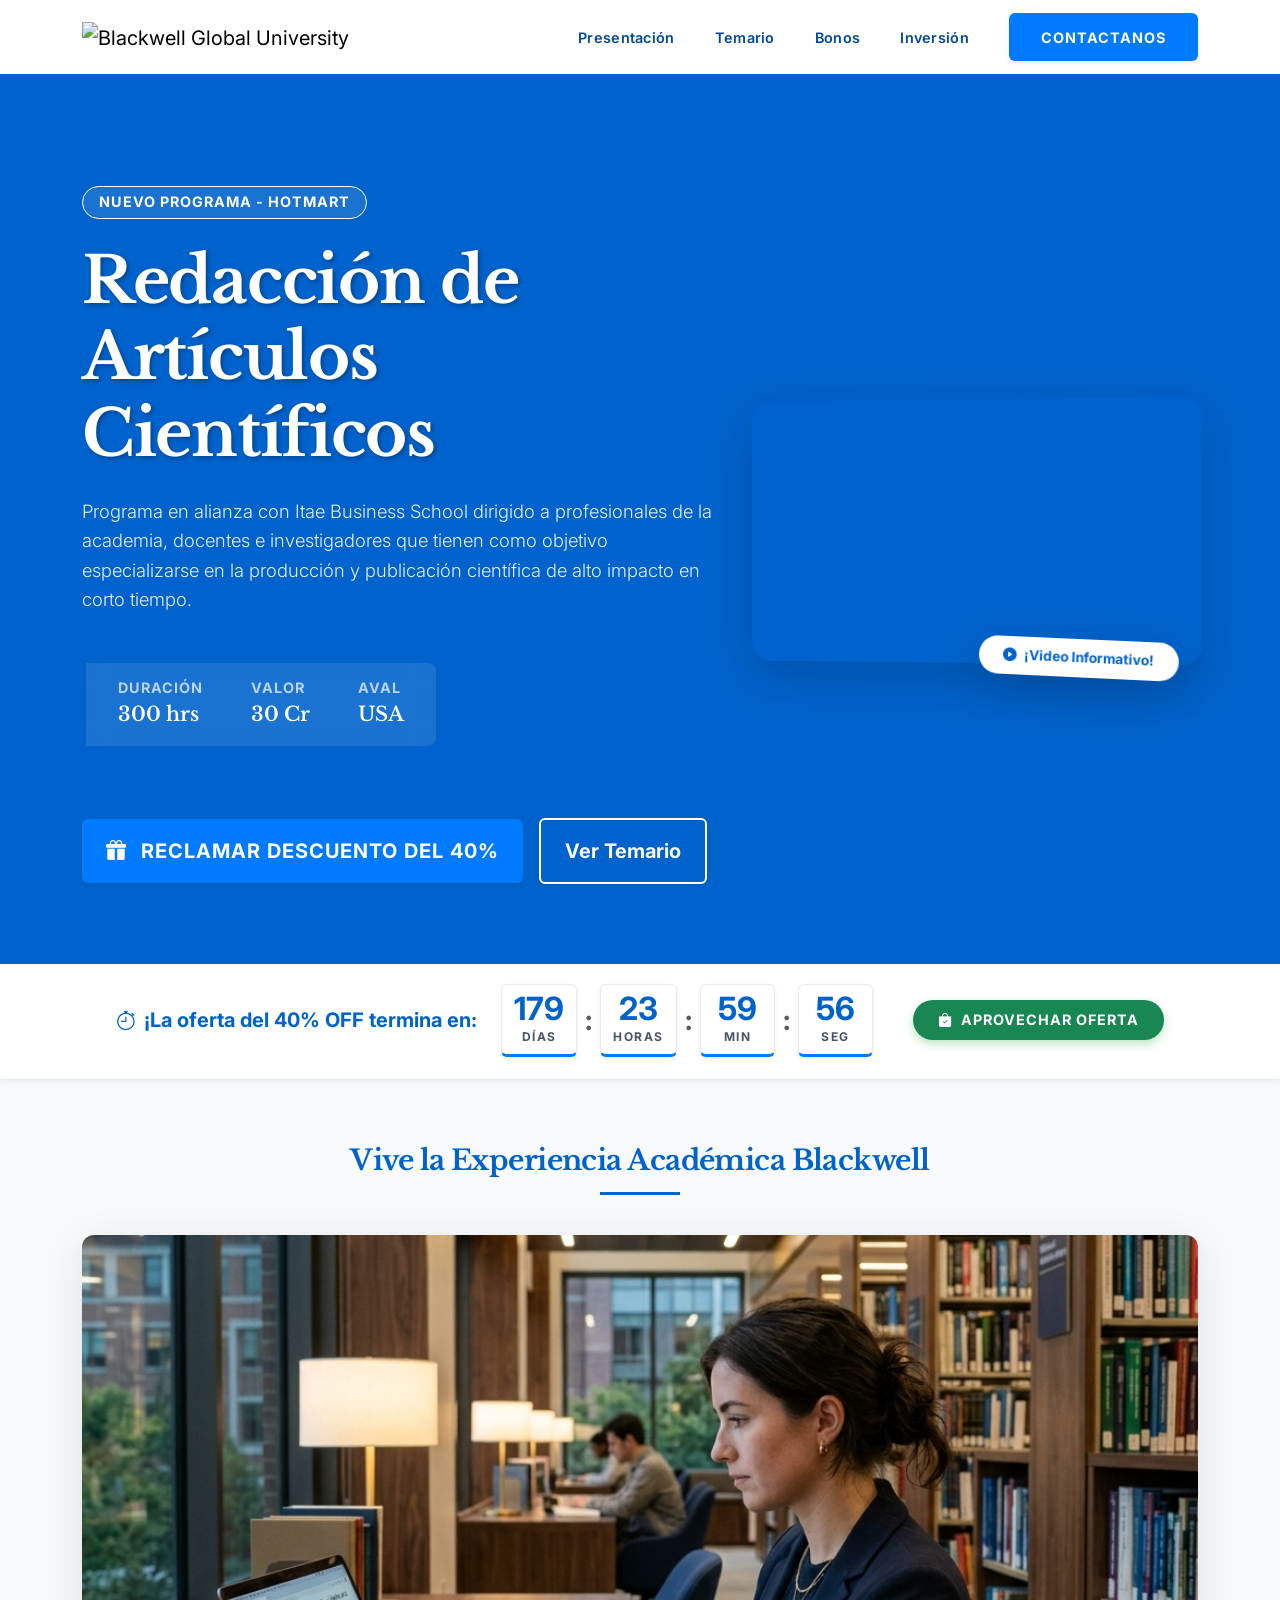
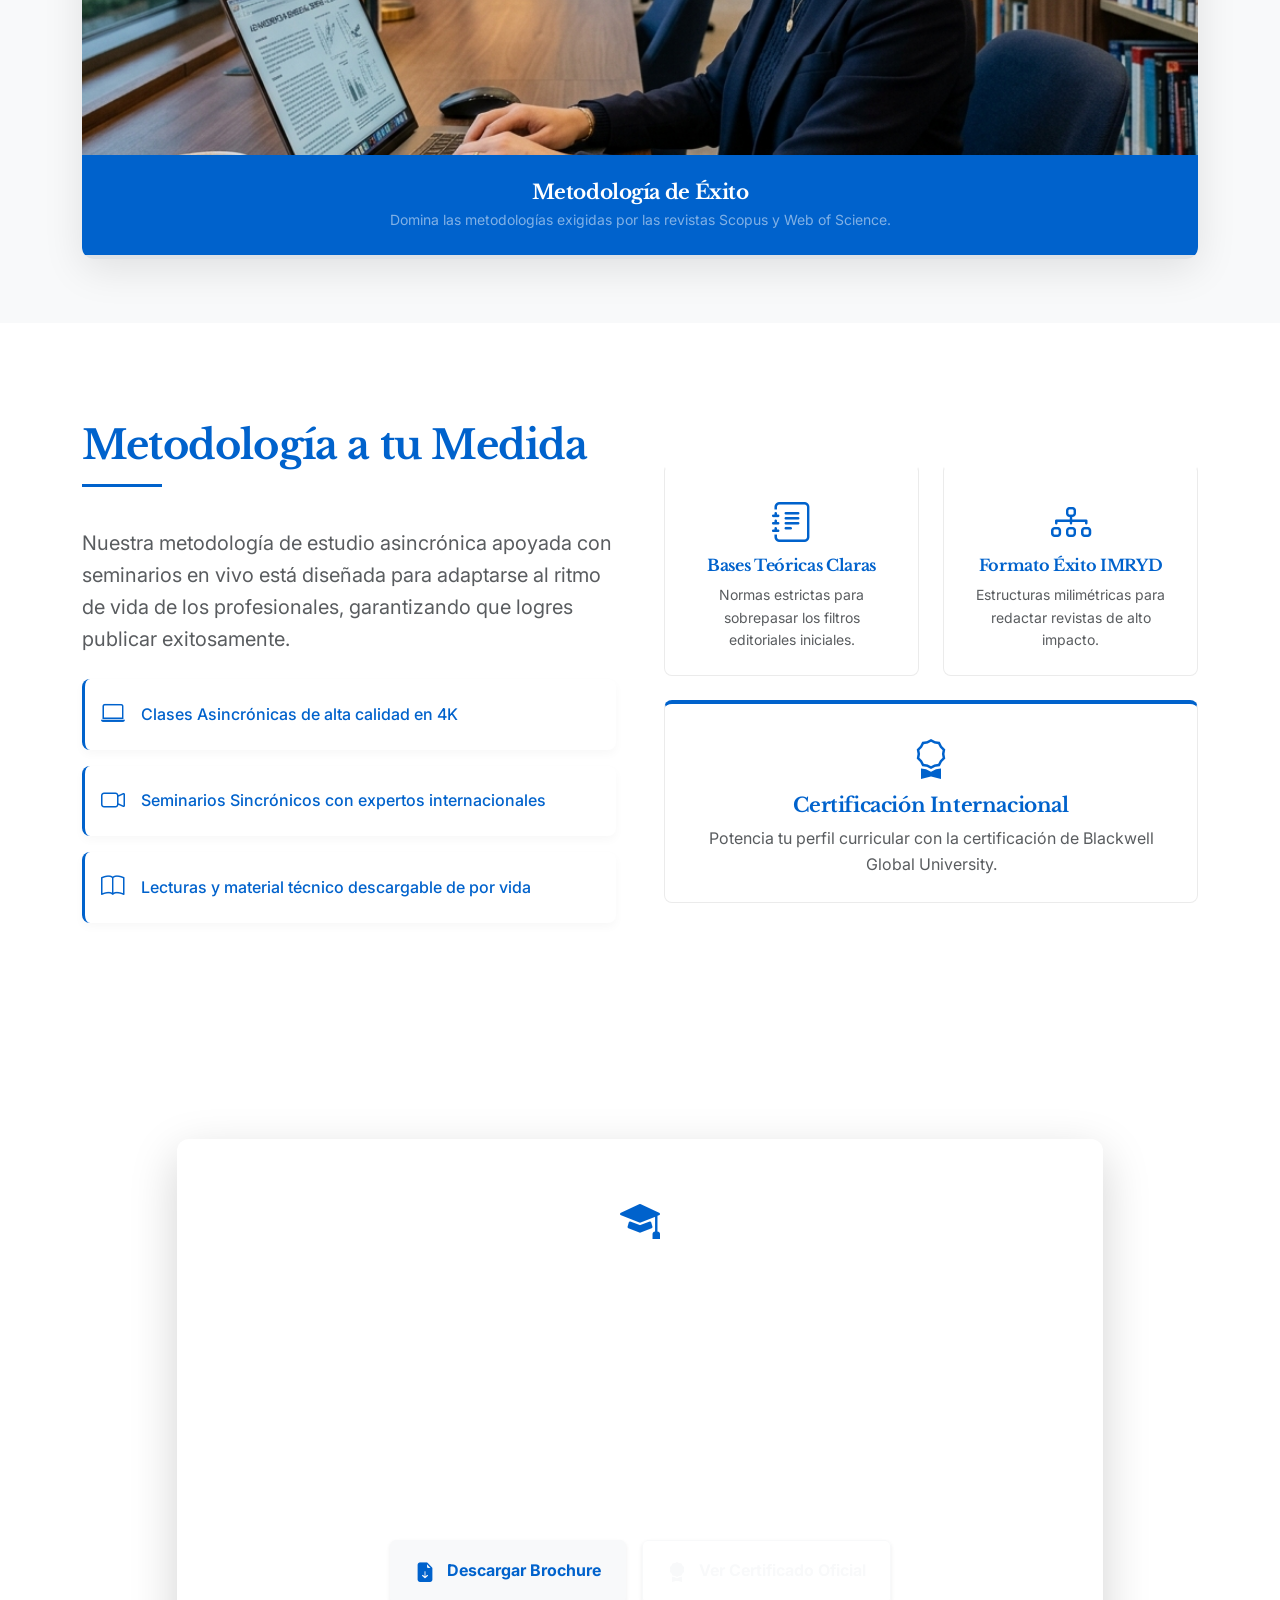
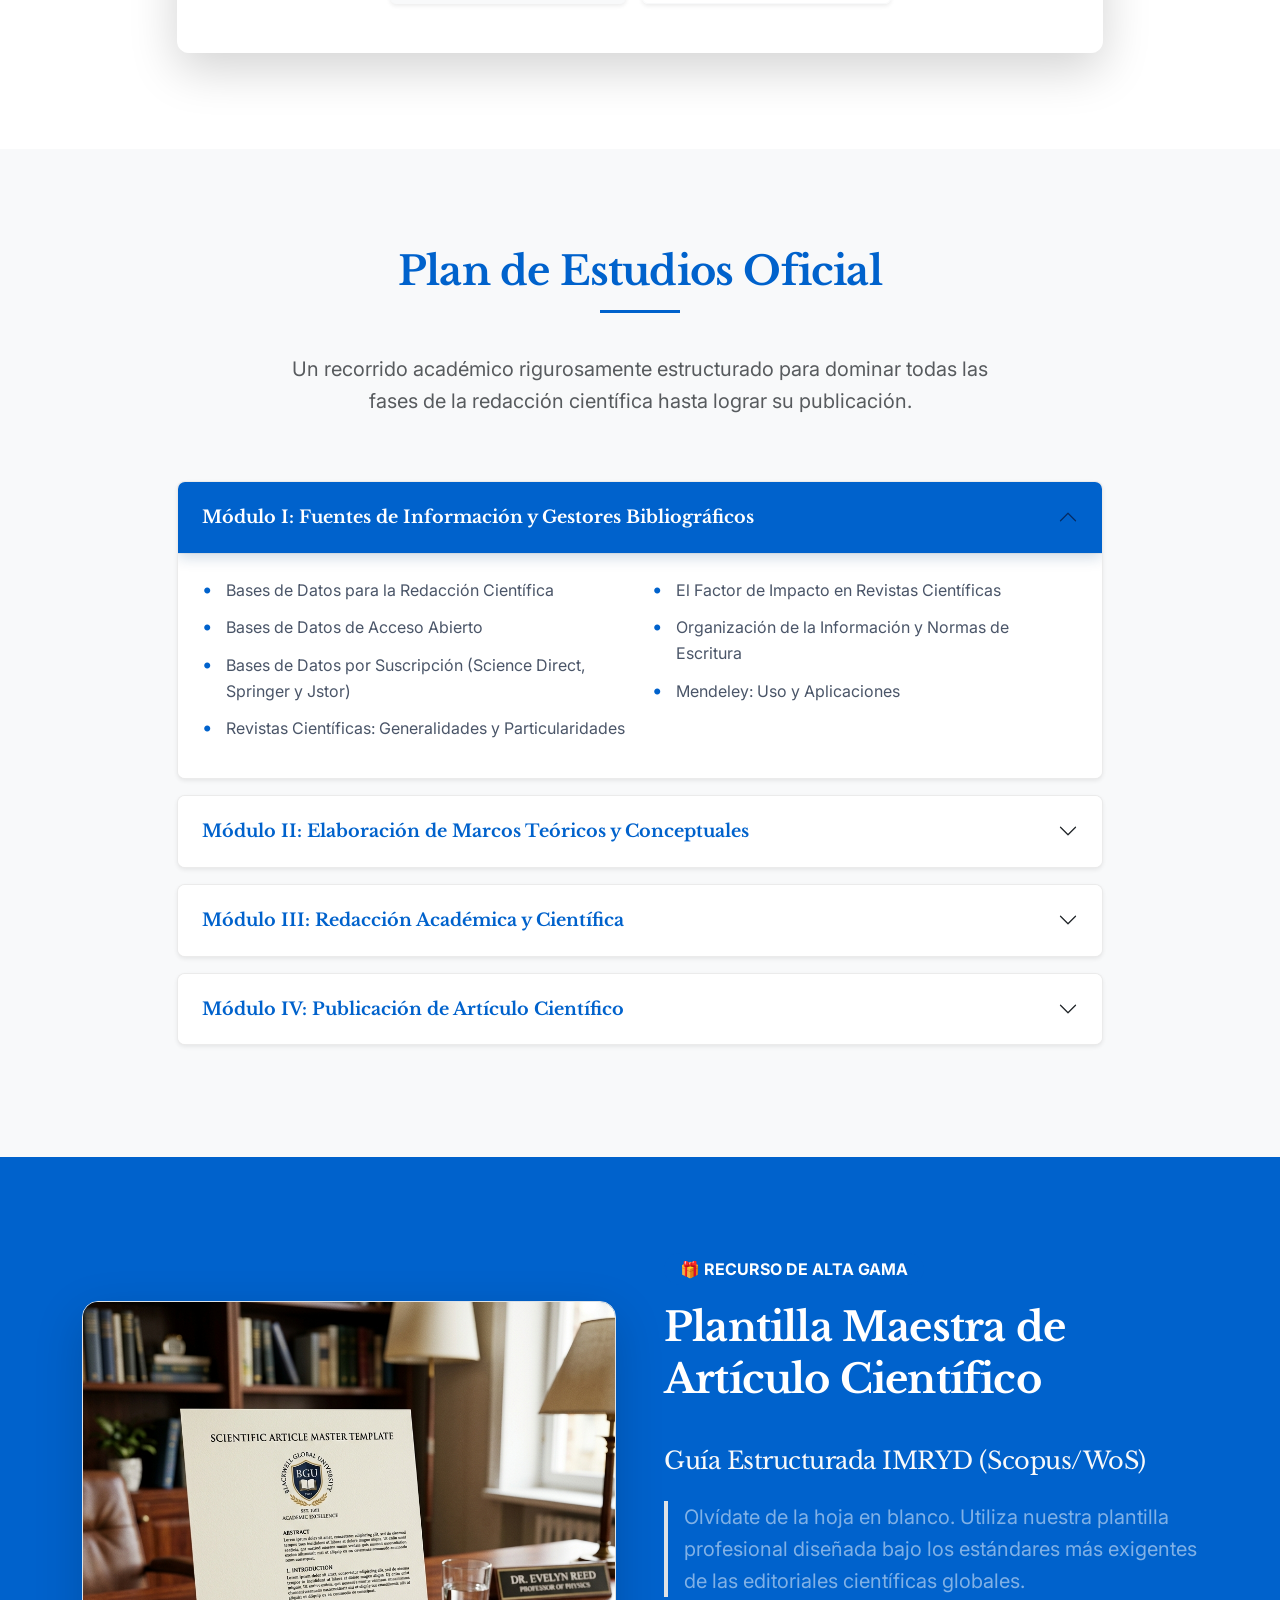
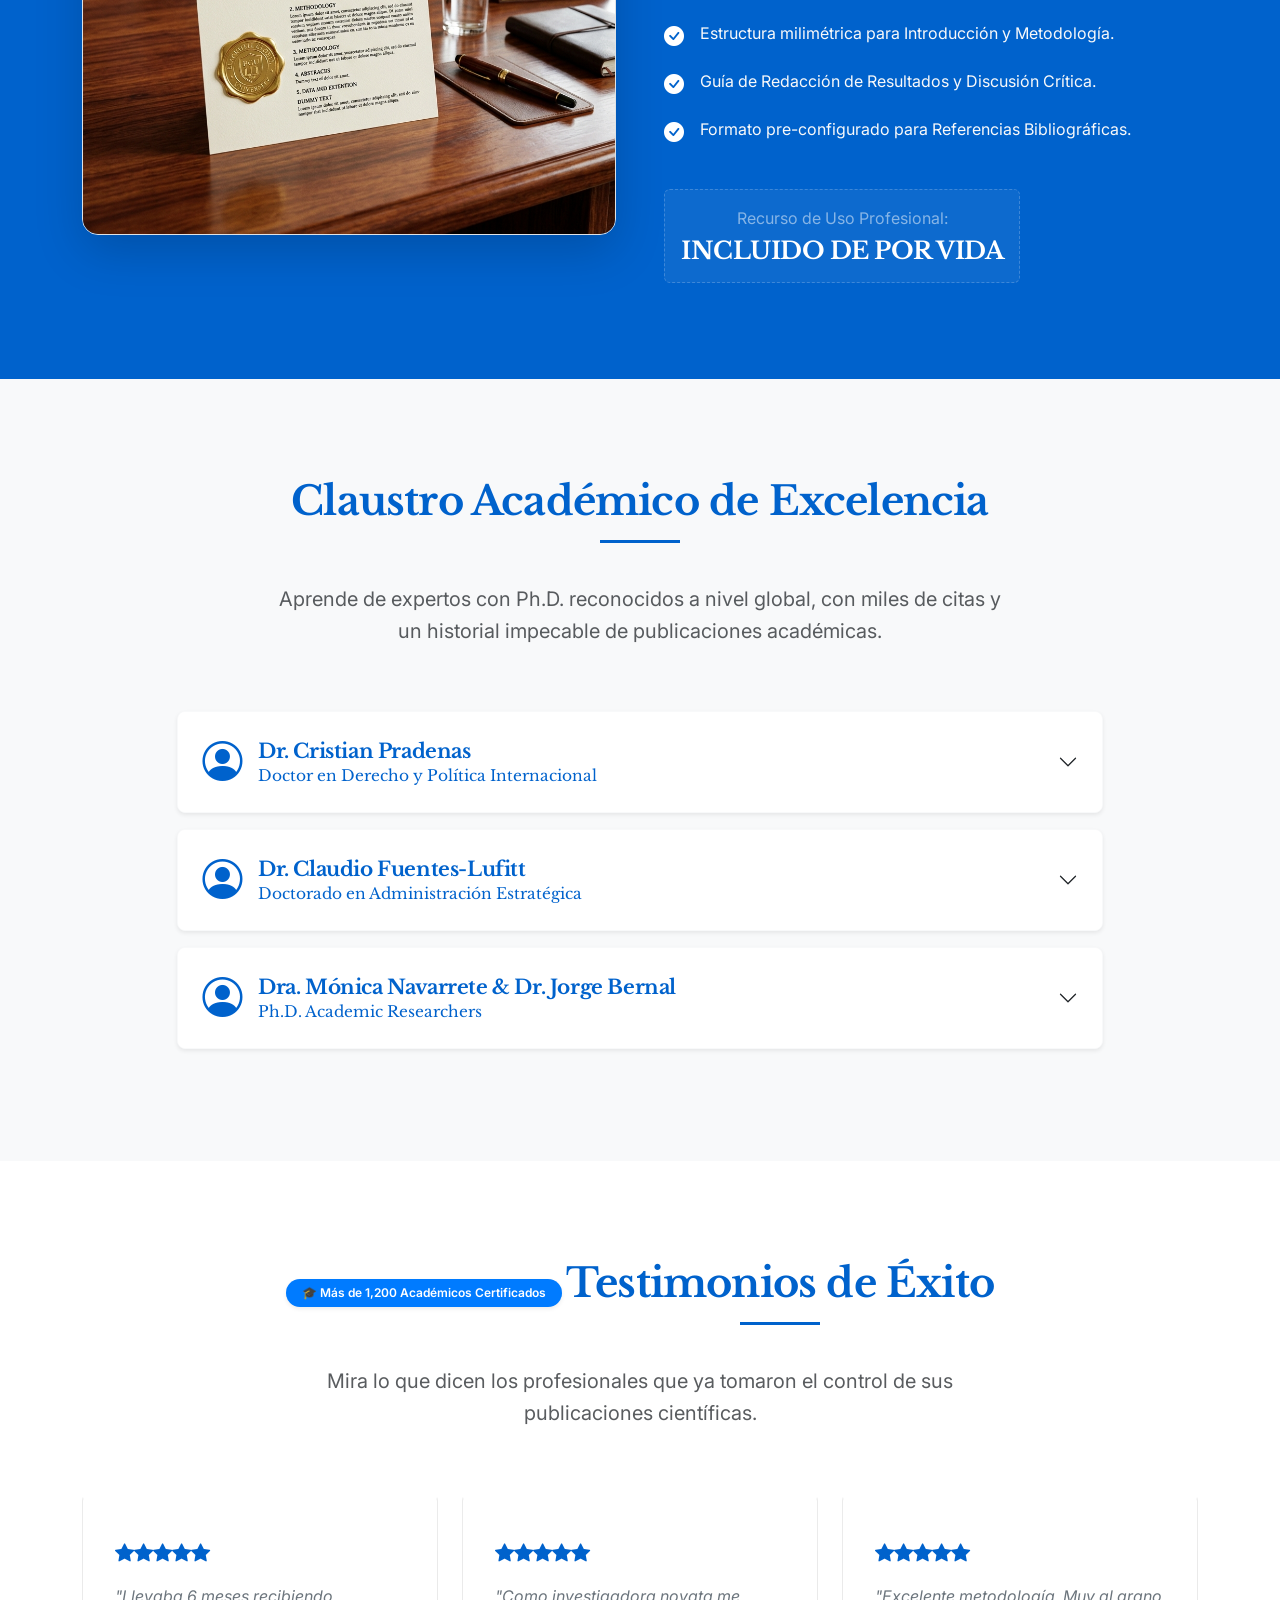
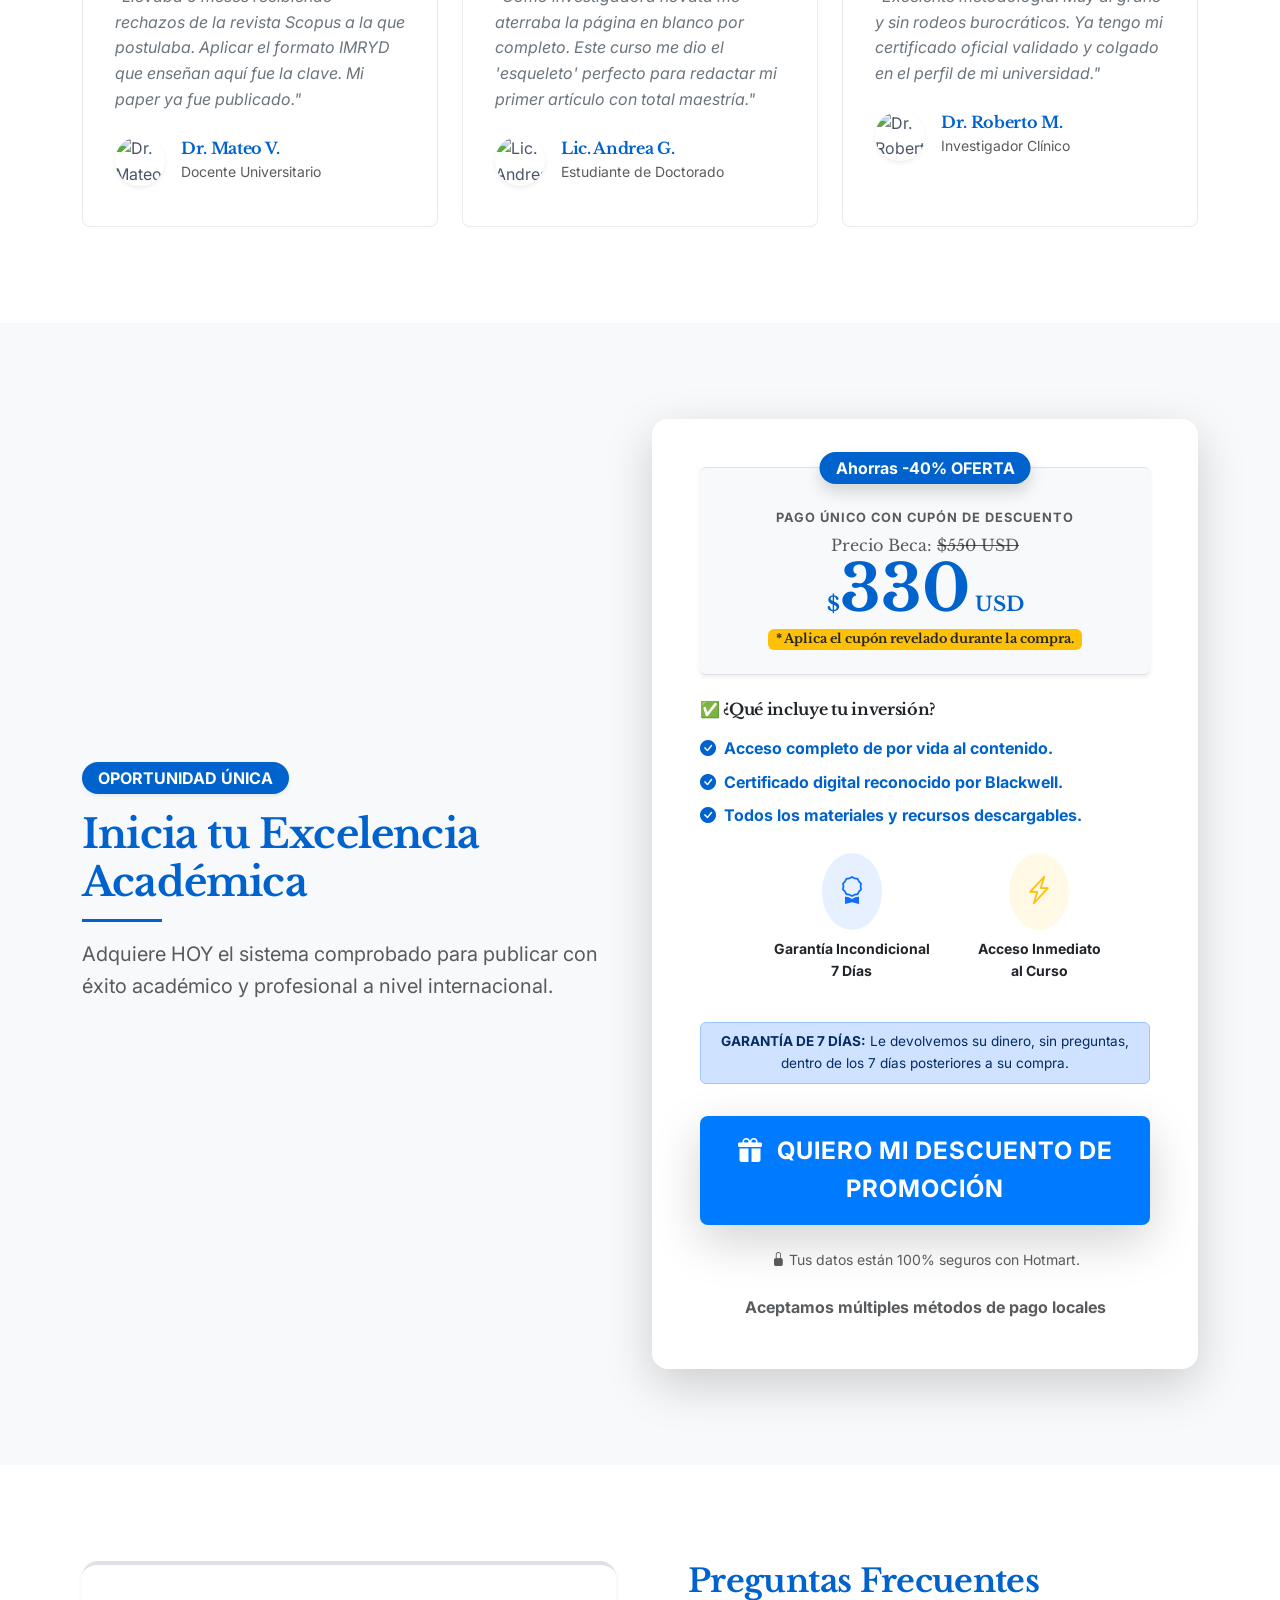
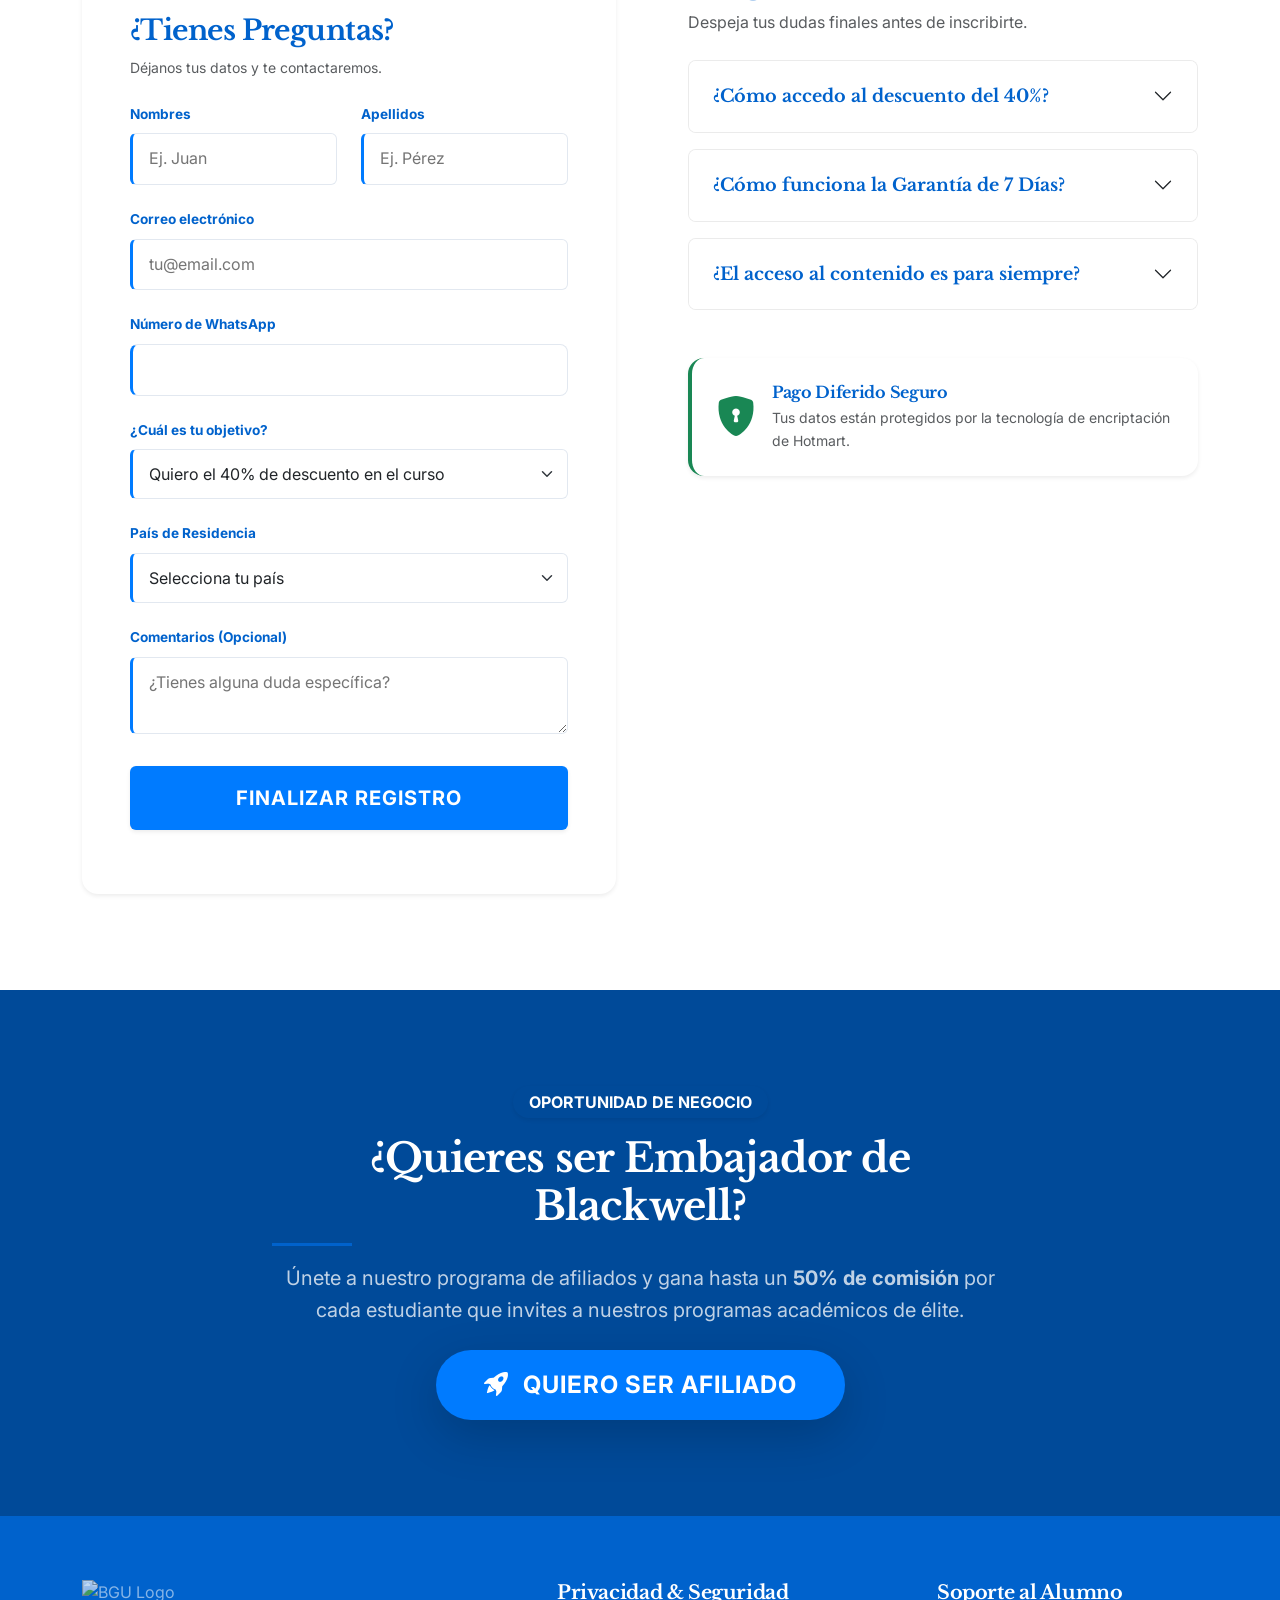
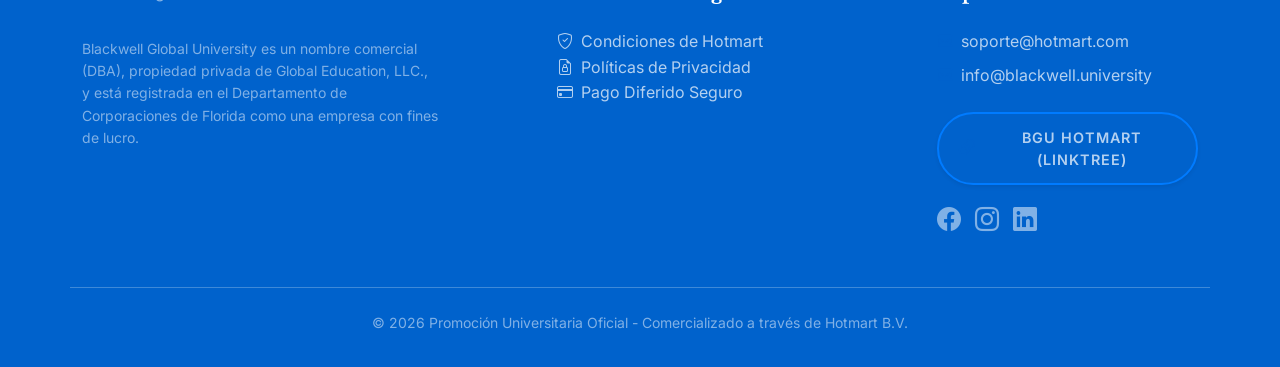
==== commit d1a04245: "Landing Page VF_1" ====
--- a/index.html
+++ b/index.html
@@ -497,15 +497,36 @@
         }
 
         .coupon-text-dark {
-            color: #1a1a1a !important;
-            /* Negro/Gris oscuro para evitar 'mucho azul' */
+            color: var(--bw-navy) !important;
+            /* Azul Blackwell en lugar de negro */
         }
 
         .coupon-code-box {
-            border: 3px dashed var(--bw-navy) !important;
-            background-color: #fff;
-            color: #000 !important;
+            border: 2px solid var(--bw-navy-light) !important;
+            background-color: #f0f7ff;
+            color: var(--bw-navy) !important;
             font-weight: 800;
+            border-radius: 12px;
+        }
+
+        /* Definición de botón de promo en modal */
+        .btn-promo-modal {
+            background: linear-gradient(135deg, var(--bw-navy) 0%, #004080 100%) !important;
+            color: white !important;
+            border: none;
+            border-radius: 50px;
+            font-weight: 700;
+            box-shadow: 0 4px 15px rgba(0, 98, 204, 0.3);
+            transition: all 0.3s ease;
+            text-transform: uppercase;
+            letter-spacing: 1px;
+            animation: pulse-blue 2s infinite;
+        }
+
+        .btn-promo-modal:hover {
+            transform: scale(1.02);
+            box-shadow: 0 6px 20px rgba(0, 98, 204, 0.4);
+            color: white !important;
         }
 
         /* Animated Hero Background (Blackwell Blues) */
@@ -1223,8 +1244,48 @@
 
         @media (max-width: 576px) {
             .promo-toast-premium {
-                min-width: 92vw !important;
-            }
+                min-width: 90vw !important;
+            }
+
+            .promo-title-animated {
+                font-size: 1.2rem !important;
+            }
+
+            .promo-badge-animated {
+                font-size: 0.9rem;
+                padding: 6px 16px;
+            }
+
+            .promo-btn-premium {
+                font-size: 1rem !important;
+                padding: 10px !important;
+            }
+
+            #exitModal .modal-content {
+                margin: 10px;
+            }
+
+            #exitModal .modal-title {
+                font-size: 1.2rem !important;
+            }
+
+            #exitModal .modal-body p {
+                font-size: 1rem !important;
+            }
+
+            #couponCodeText {
+                font-size: 1.2rem !important;
+                padding: 8px !important;
+            }
+        }
+
+        /* Ajustes de tamaño general para modales */
+        #exitModal .modal-dialog {
+            max-width: 450px;
+        }
+
+        .promo-toast-premium {
+            max-width: 400px;
         }
     </style>
 </head>
@@ -2086,7 +2147,7 @@
                             <div class="d-flex align-items-center">
                                 <i class="bi bi-shield-lock-fill fs-1 text-success me-3"></i>
                                 <div>
-                                    <h6 class="fw-bold text-navy mb-1">Pago 100% Seguro</h6>
+                                    <h6 class="fw-bold text-navy mb-1">Pago Diferido Seguro</h6>
                                     <p class="small text-muted mb-0">Tus datos están protegidos por la tecnología de
                                         encriptación de Hotmart.</p>
                                 </div>
@@ -2215,19 +2276,22 @@
                     </p>
                 </div>
                 <div class="col-sm-6 col-lg-3">
-                    <h5 class="footer-title">Privacidad & Seguridad</h5>
+                    <h5 class="footer-title"><a href="https://hotmart.com/es/legal"
+                            class="text-white text-decoration-none">Privacidad & Seguridad</a></h5>
                     <ul class="footer-links">
-                        <li><a href="#"><i class="bi bi-shield-check me-2"></i>Condiciones de Hotmart</a></li>
-                        <li><a href="#"><i class="bi bi-file-earmark-lock me-2"></i>Políticas de Privacidad</a></li>
-                        <li><a href="#"><i class="bi bi-credit-card me-2"></i>Pago Diferido Seguro</a></li>
+                        <li><a href="https://hotmart.com/es/legal/terminos-de-uso"><i
+                                    class="bi bi-shield-check me-2"></i>Condiciones de Hotmart</a></li>
+                        <li><a href="https://hotmart.com/es/legal/privacidad-de-datos"><i
+                                    class="bi bi-file-earmark-lock me-2"></i>Políticas de Privacidad</a></li>
+                        <li><a href="https://hotmart.com/es/blog/conoce-el-sistema-de-pagos-exclusivo-de-hotmart"><i
+                                    class="bi bi-credit-card me-2"></i>Pago Diferido Seguro</a></li>
                     </ul>
                 </div>
                 <div class="col-sm-6 col-lg-3">
                     <h5 class="footer-title">Soporte al Alumno</h5>
                     <ul class="footer-links">
-                        <li><i class="bi bi-envelope me-2 text-navy-light"></i> soporte@hotmart.com</li>
-                        <li class="mt-2"><i class="bi bi-envelope me-2 text-navy-light"></i> info@blackwell.university
-                        </li>
+                        <li><a href="https://help.hotmart.com/es"><i class="bi bi-envelope me-2 text-navy-light"></i>soporte@hotmart.com</a></li>
+                        <li class="mt-2"><a href="https://blackwell.university/es/informacion/"><i class="bi bi-envelope me-2 text-navy-light"></i>info@blackwell.university</a></li>
                         <li class="mt-3">
                             <div class="d-flex justify-content-center justify-content-sm-start mt-2">
                                 <a href="https://linktr.ee/BGU_hotmart" target="_blank" rel="noopener noreferrer"
@@ -2257,23 +2321,7 @@
     </footer>
 
 
-    <!-- Botones Flotantes Agrupados -->
-    <div class="floating-social-widget group-hover-widget">
-        <div class="social-links-container">
-            <a href="https://m.me/blackwelluniversity" target="_blank" class="floating-social-btn facebook-btn"
-                title="Chatea en Messenger">
-                <i class="bi bi-messenger"></i>
-            </a>
-            <a href="https://wa.me/51975298373?text=Hola,%20quiero%20información%20sobre%20el%20curso%20de%20Redacción%20de%20Artículos%20Científicos"
-                target="_blank" class="floating-social-btn whatsapp-btn" title="Atención Rápida por WhatsApp">
-                <i class="bi bi-whatsapp"></i>
-            </a>
-        </div>
-        <button class="floating-social-btn main-chat-btn shadow-lg" title="Atención al Cliente"
-            onclick="if(window.tidioChatApi){window.tidioChatApi.display(true);window.tidioChatApi.open()}">
-            <i class="bi bi-chat-dots-fill fs-3"></i>
-        </button>
-    </div>
+    <!-- Los botones flotantes han sido removidos para optimizar la vista móvil -->
 
     <!-- Toast Promo Cupon (Versión Premium Corregida) -->
     <div class="position-fixed top-0 start-50 translate-middle-x p-3" style="z-index: 1080; margin-top: 80px;">
@@ -2312,55 +2360,53 @@
                         Limitado! 🎁</h4>
                 </div>
                 <div class="modal-body p-4 text-center">
-                    <p class="fs-5 text-muted mb-2">¡No te lo pierdas! Obtén un 40% de descuento en el curso de
-                        Redacción de Artículos Científicos.</p>
-                    <div class="bg-light border border-dashed rounded p-3 mb-3 text-center"
-                        style="border: 2px dashed var(--bw-navy) !important; position: relative;">
-                        <h6 class="text-uppercase fw-bold coupon-text-dark mb-2"><i
-                                class="bi bi-gift-fill text-navy-light me-1"></i> TU CÓDIGO DE CUPÓN ES:</h6>
-                        <div class="fw-bold coupon-text-dark mb-3 fs-4"
-                            style="letter-spacing: 1px; word-break: break-word; line-height: 1.3; border: 2px solid var(--bw-navy); padding: 10px; background: #fff; border-radius: 8px;"
+                    <p class="fs-5 text-muted mb-3">¡No dejes pasar esta oportunidad única de especializarte con un 40% de descuento!</p>
+                    <div class="rounded-4 p-4 mb-4"
+                        style="background: linear-gradient(to bottom, #ffffff, #f0f7ff); border: 1px solid rgba(0,98,204,0.1); position: relative; box-shadow: 0 10px 30px rgba(0,0,0,0.05);">
+                        <h6 class="text-uppercase fw-bold mb-3" style="color: var(--bw-navy-light); letter-spacing: 1px;"><i
+                                class="bi bi-gift-fill me-1"></i> TU CÓDIGO DE CUPÓN ES:</h6>
+                        <div class="fw-bold mb-3 fs-3"
+                            style="letter-spacing: 2px; color: var(--bw-navy); border: 2px dashed var(--bw-navy-light); padding: 20px; background: #fff; border-radius: 12px;"
                             id="couponCodeText">
                             QUIERO_MI_CURSO_<br>AHORA
                         </div>
-                        <button class="btn btn-sm btn-outline-dark rounded-pill mb-3 fw-bold"
-                            onclick="navigator.clipboard.writeText('QUIERO_MI_CURSO_AHORA'); this.innerHTML='<i class=\'bi bi-check-lg\'></i> ¡Copiado!'; setTimeout(()=>this.innerHTML='Copiar Cupón',2000);"><i
-                                class="bi bi-copy"></i> Copiar Cupón</button>
-                        <div class="bg-white rounded p-2 border">
-                            <p class="mb-0 fs-6 fw-bold coupon-text-dark">Precio Normal: <del>$550 USD</del></p>
-                            <p class="mb-0 fs-5 text-dark fw-bold">Precio Final: $330 USD</p>
+                        <button class="btn btn-sm btn-outline-primary rounded-pill mb-4 fw-bold px-4"
+                            onclick="navigator.clipboard.writeText('QUIERO_MI_CURSO_AHORA'); this.innerHTML='<i class=\'bi bi-check-lg\'></i> ¡Copiado!'; setTimeout(()=>this.innerHTML=\'Copiar Cupón\',2000);"><i
+                                class="bi bi-copy me-1"></i> Copiar Cupón</button>
+                        <div class="bg-white rounded-3 p-3 border shadow-sm">
+                            <p class="mb-0 fs-6 text-muted">Precio Normal: <del>$550 USD</del></p>
+                            <p class="mb-0 fs-4 fw-bold" style="color: var(--bw-success);">Precio Final: $330 USD</p>
                         </div>
                     </div>
 
-                    <div class="d-flex justify-content-center align-items-center gap-3 mb-4">
+                    <div class="d-flex justify-content-center align-items-center gap-2 gap-sm-3 mb-4">
                         <div class="text-center">
-                            <div class="bg-navy text-white rounded p-2 fs-4 fw-bold" id="popup-days"
-                                style="min-width: 50px;">00</div>
-                            <small class="text-muted" style="font-size: 0.7rem;">DÍAS</small>
+                            <div class="rounded-3 p-2 fw-bold text-white shadow-sm" id="popup-days"
+                                style="min-width: 55px; background: var(--bw-navy); font-size: 1.5rem;">00</div>
+                            <small class="text-muted fw-bold" style="font-size: 0.65rem;">DÍAS</small>
                         </div>
                         <div class="text-center">
-                            <div class="bg-navy text-white rounded p-2 fs-4 fw-bold" id="popup-hours"
-                                style="min-width: 50px;">00</div>
-                            <small class="text-muted" style="font-size: 0.7rem;">HORAS</small>
+                            <div class="rounded-3 p-2 fw-bold text-white shadow-sm" id="popup-hours"
+                                style="min-width: 55px; background: var(--bw-navy); font-size: 1.5rem;">00</div>
+                            <small class="text-muted fw-bold" style="font-size: 0.65rem;">HORAS</small>
                         </div>
                         <div class="text-center">
-                            <div class="bg-navy text-white rounded p-2 fs-4 fw-bold" id="popup-minutes"
-                                style="min-width: 50px;">00</div>
-                            <small class="text-muted" style="font-size: 0.7rem;">MINS</small>
+                            <div class="rounded-3 p-2 fw-bold text-white shadow-sm" id="popup-minutes"
+                                style="min-width: 55px; background: var(--bw-navy); font-size: 1.5rem;">00</div>
+                            <small class="text-muted fw-bold" style="font-size: 0.65rem;">MINS</small>
                         </div>
                         <div class="text-center">
-                            <div class="bg-navy text-white rounded p-2 fs-4 fw-bold" id="popup-seconds"
-                                style="min-width: 50px;">00</div>
-                            <small class="text-muted" style="font-size: 0.7rem;">SEGS</small>
+                            <div class="rounded-3 p-2 fw-bold text-white shadow-sm" id="popup-seconds"
+                                style="min-width: 55px; background: var(--bw-navy-light); font-size: 1.5rem;">00</div>
+                            <small class="text-muted fw-bold" style="font-size: 0.65rem;">SEGS</small>
                         </div>
                     </div>
 
-                    <a href="#inversion" class="btn-promo-modal text-decoration-none d-block fs-5 py-3 mb-3"
+                    <a href="#inversion" class="btn-promo-modal text-decoration-none d-block fs-5 py-3 mb-3 shadow-lg"
                         onclick="bootstrap.Modal.getOrCreateInstance(document.getElementById('exitModal')).hide();">
                         <i class="bi bi-tag-fill me-2"></i> Usar mi Cupón Ahora
                     </a>
-                    <a href="#" class="text-muted small text-decoration-none" data-bs-dismiss="modal">Quizás más tarde,
-                        prefiero pagar precio completo.</a>
+                    <a href="#" class="text-muted small text-decoration-none opacity-75 hover-opacity-100" data-bs-dismiss="modal">Prefiero pagar el precio completo</a>
                 </div>
             </div>
         </div>
@@ -2473,13 +2519,7 @@
         });
     </script>
 
-    <!-- SISTEMA LIVECHAT EN VIVO (TIDIO BOT) -->
-    <script src="https://code.tidio.co/qwz8uzln70c56w5xlzz9kt7z5uvzmdnv.js" async></script>
-    <script>
-        document.addEventListener("tidioChat-ready", function () {
-            window.tidioChatApi.display(false); // Ocultar burbuja por defecto
-        });
-    </script>
+    <!-- El sistema de Livechat (Tidio) ha sido removido para optimizar el rendimiento -->
 </body>
 
 </html>
